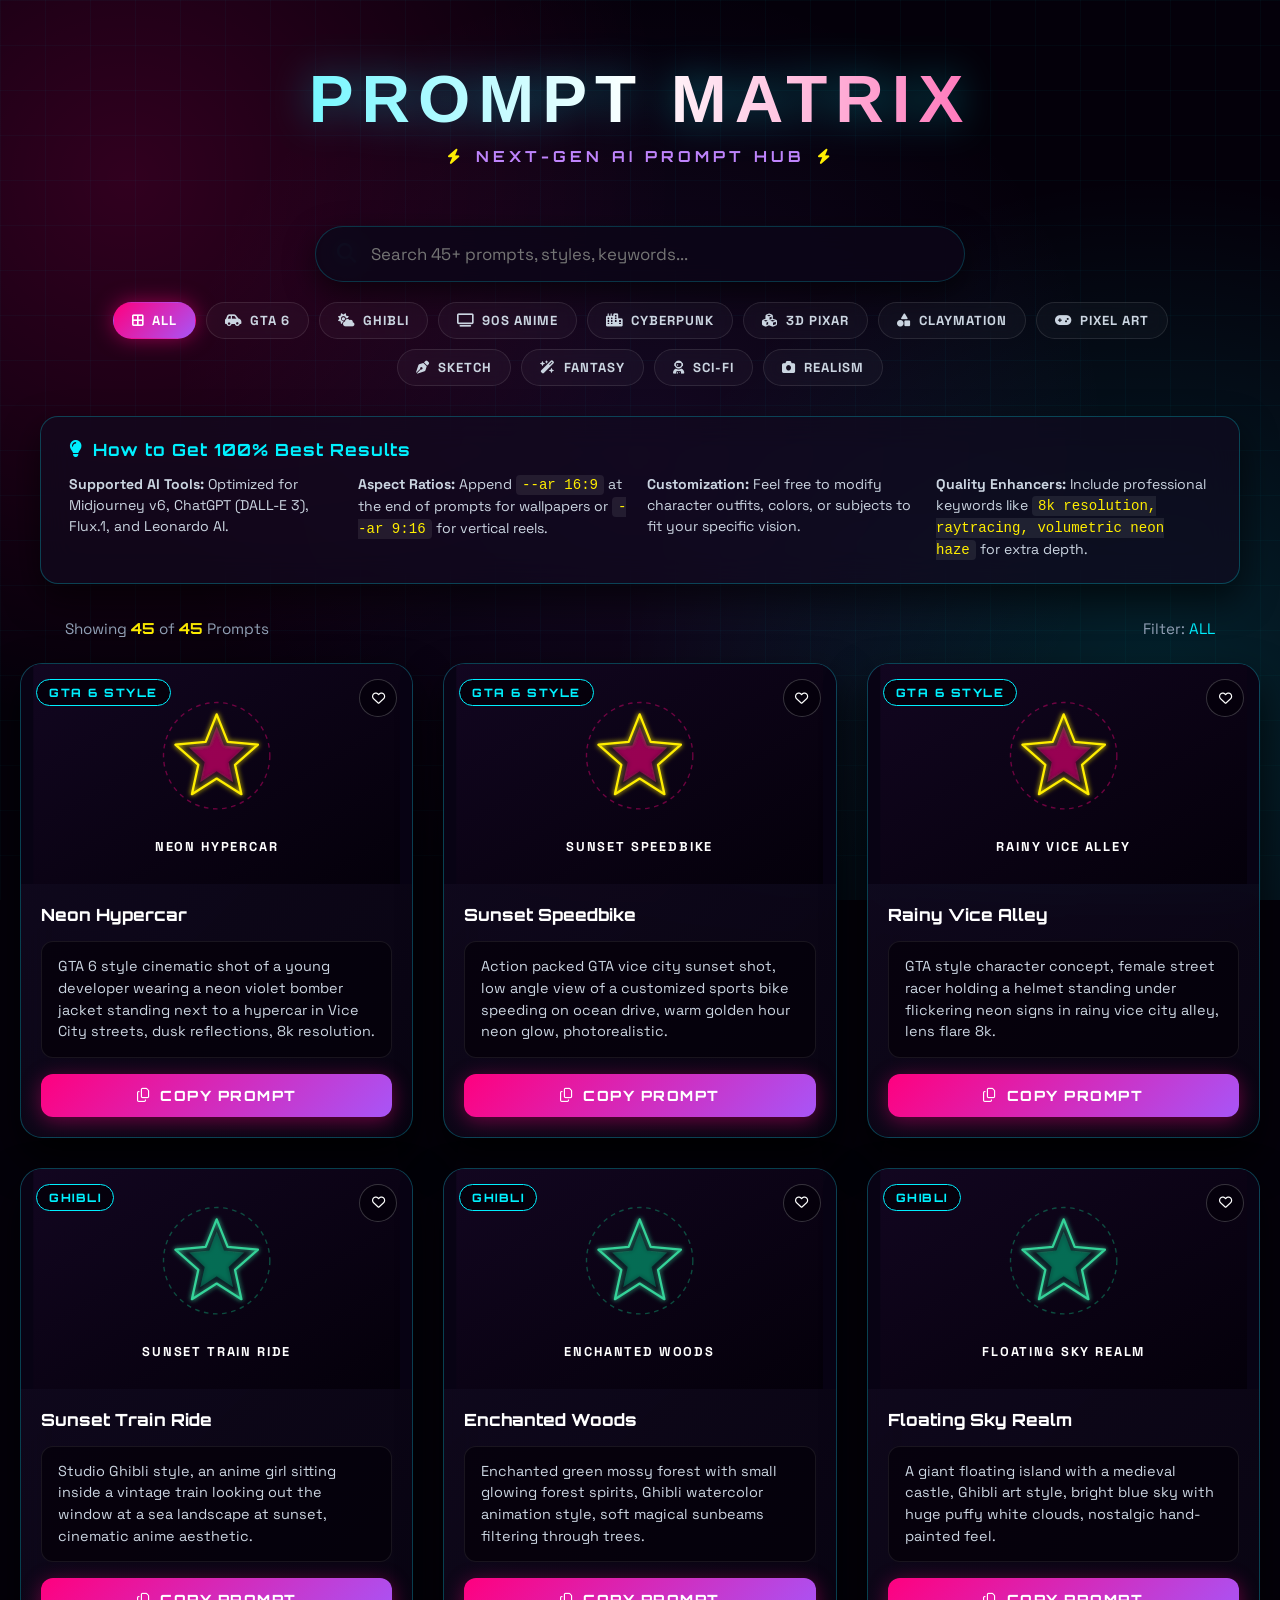
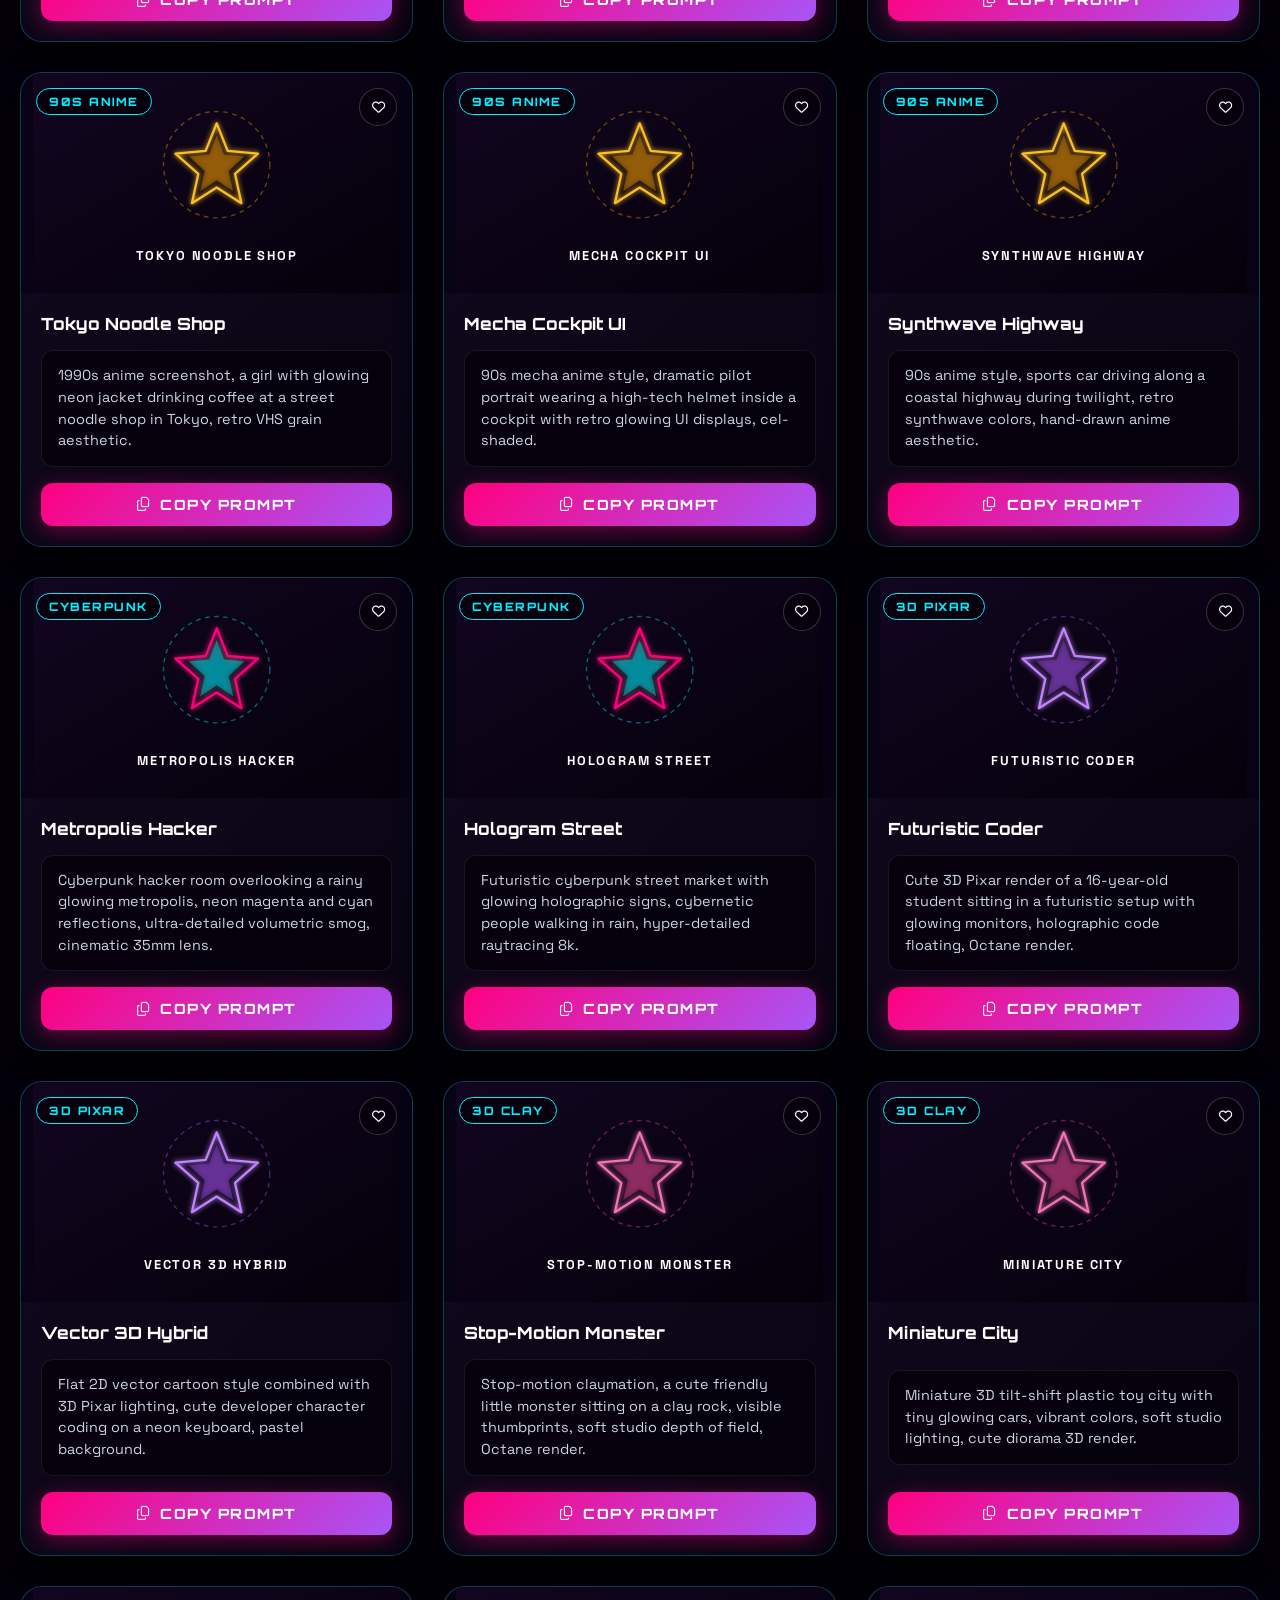
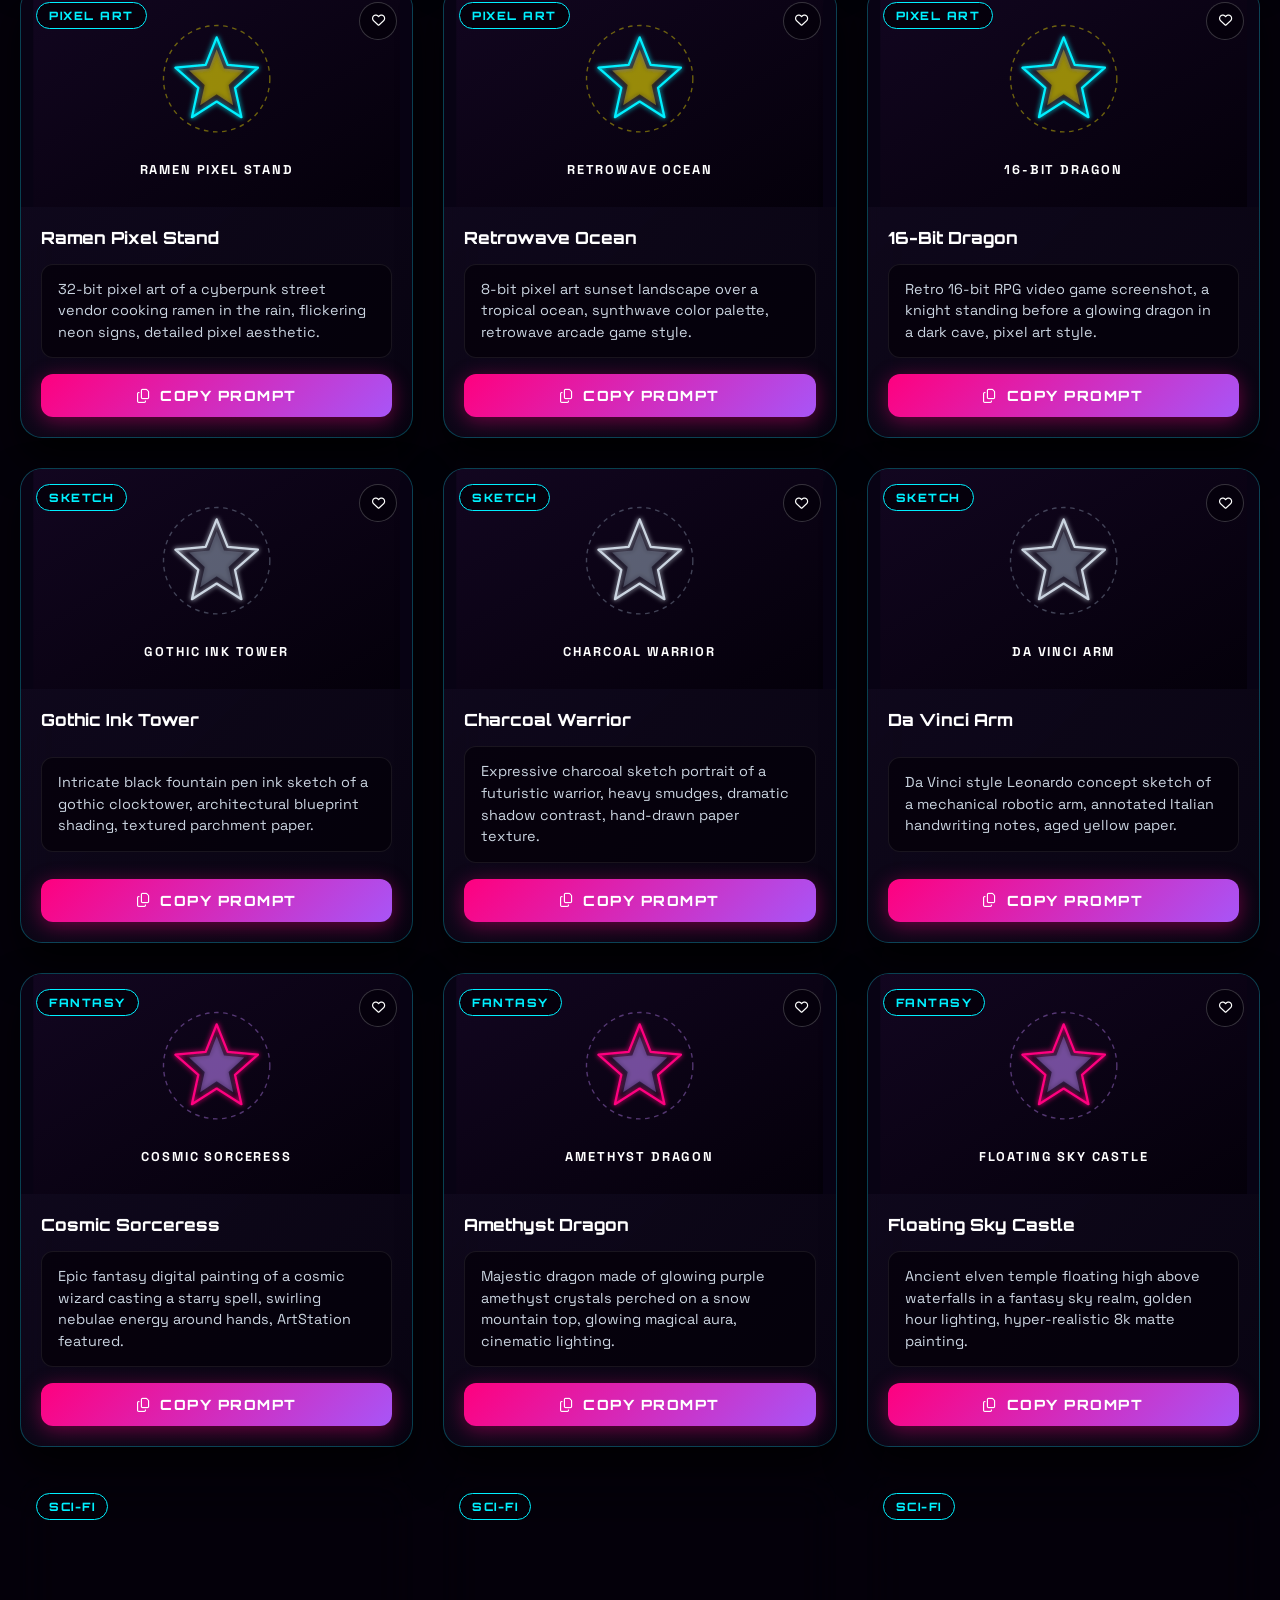
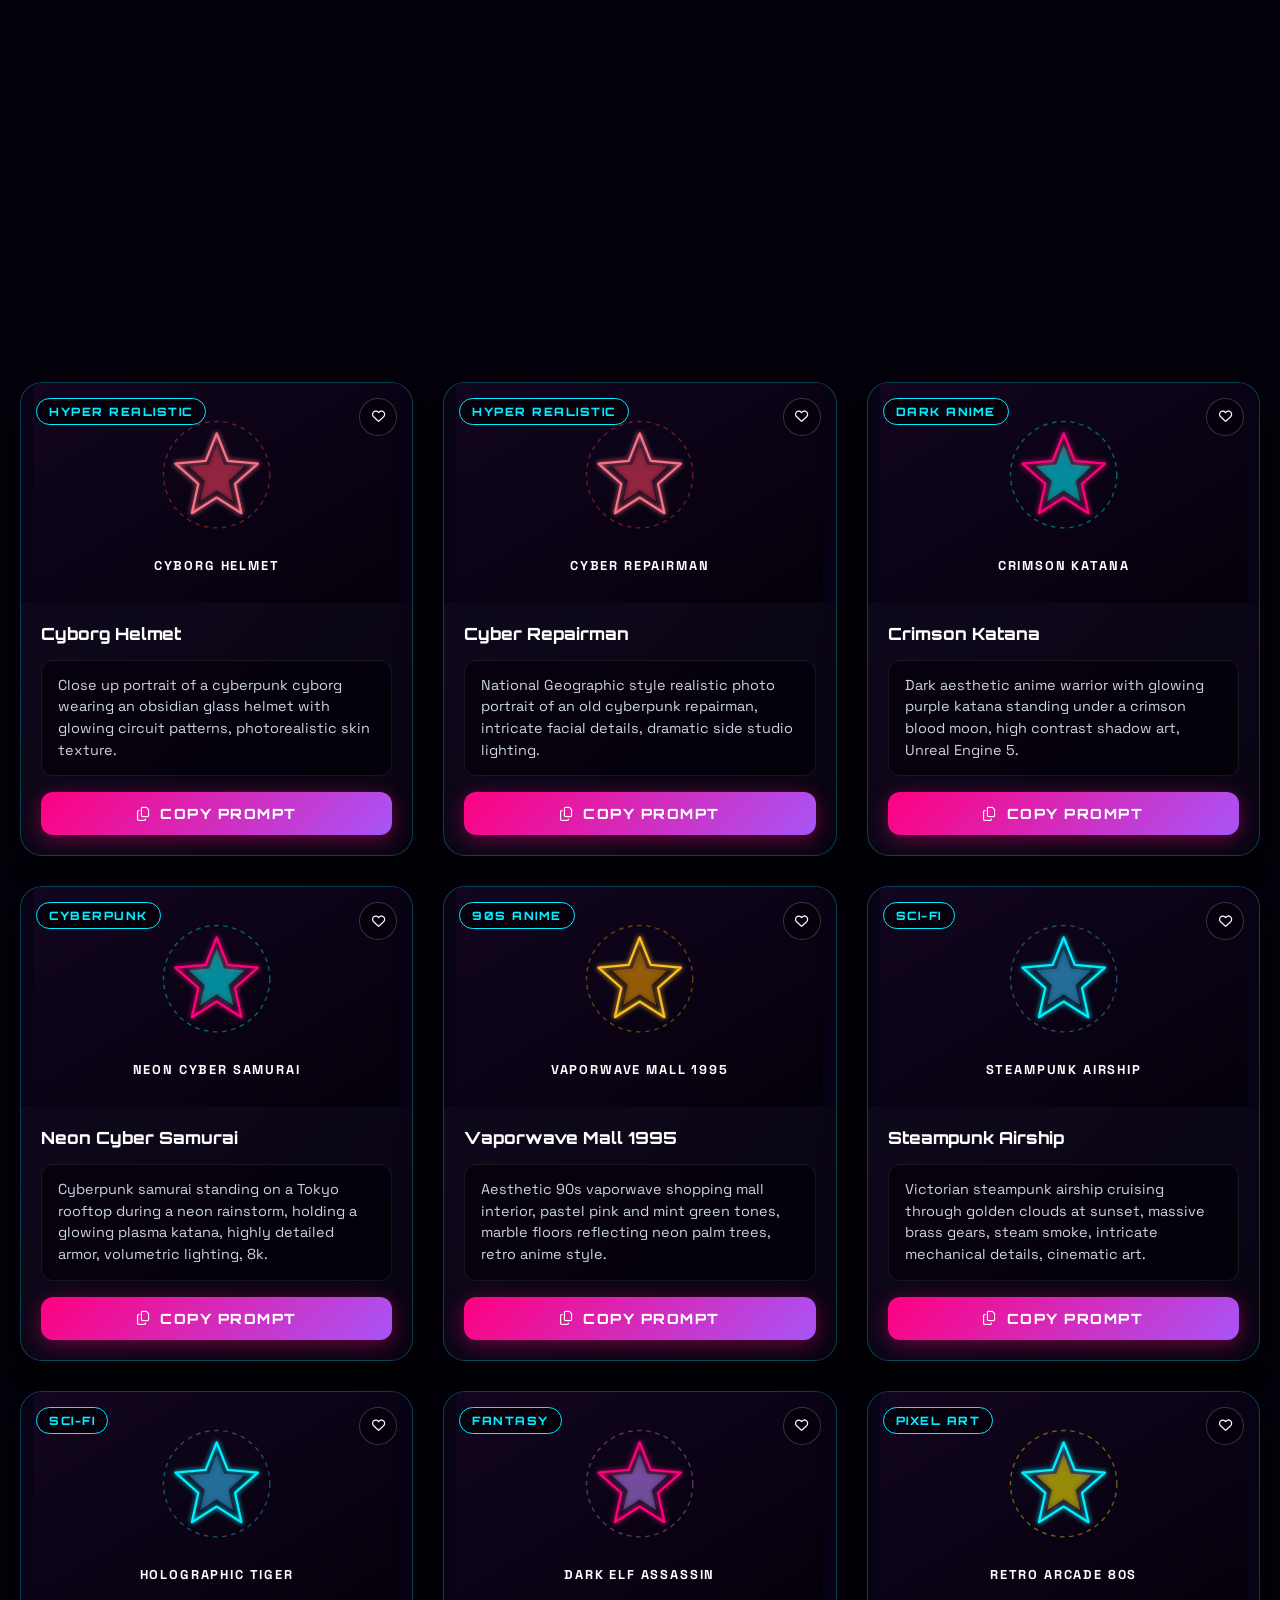
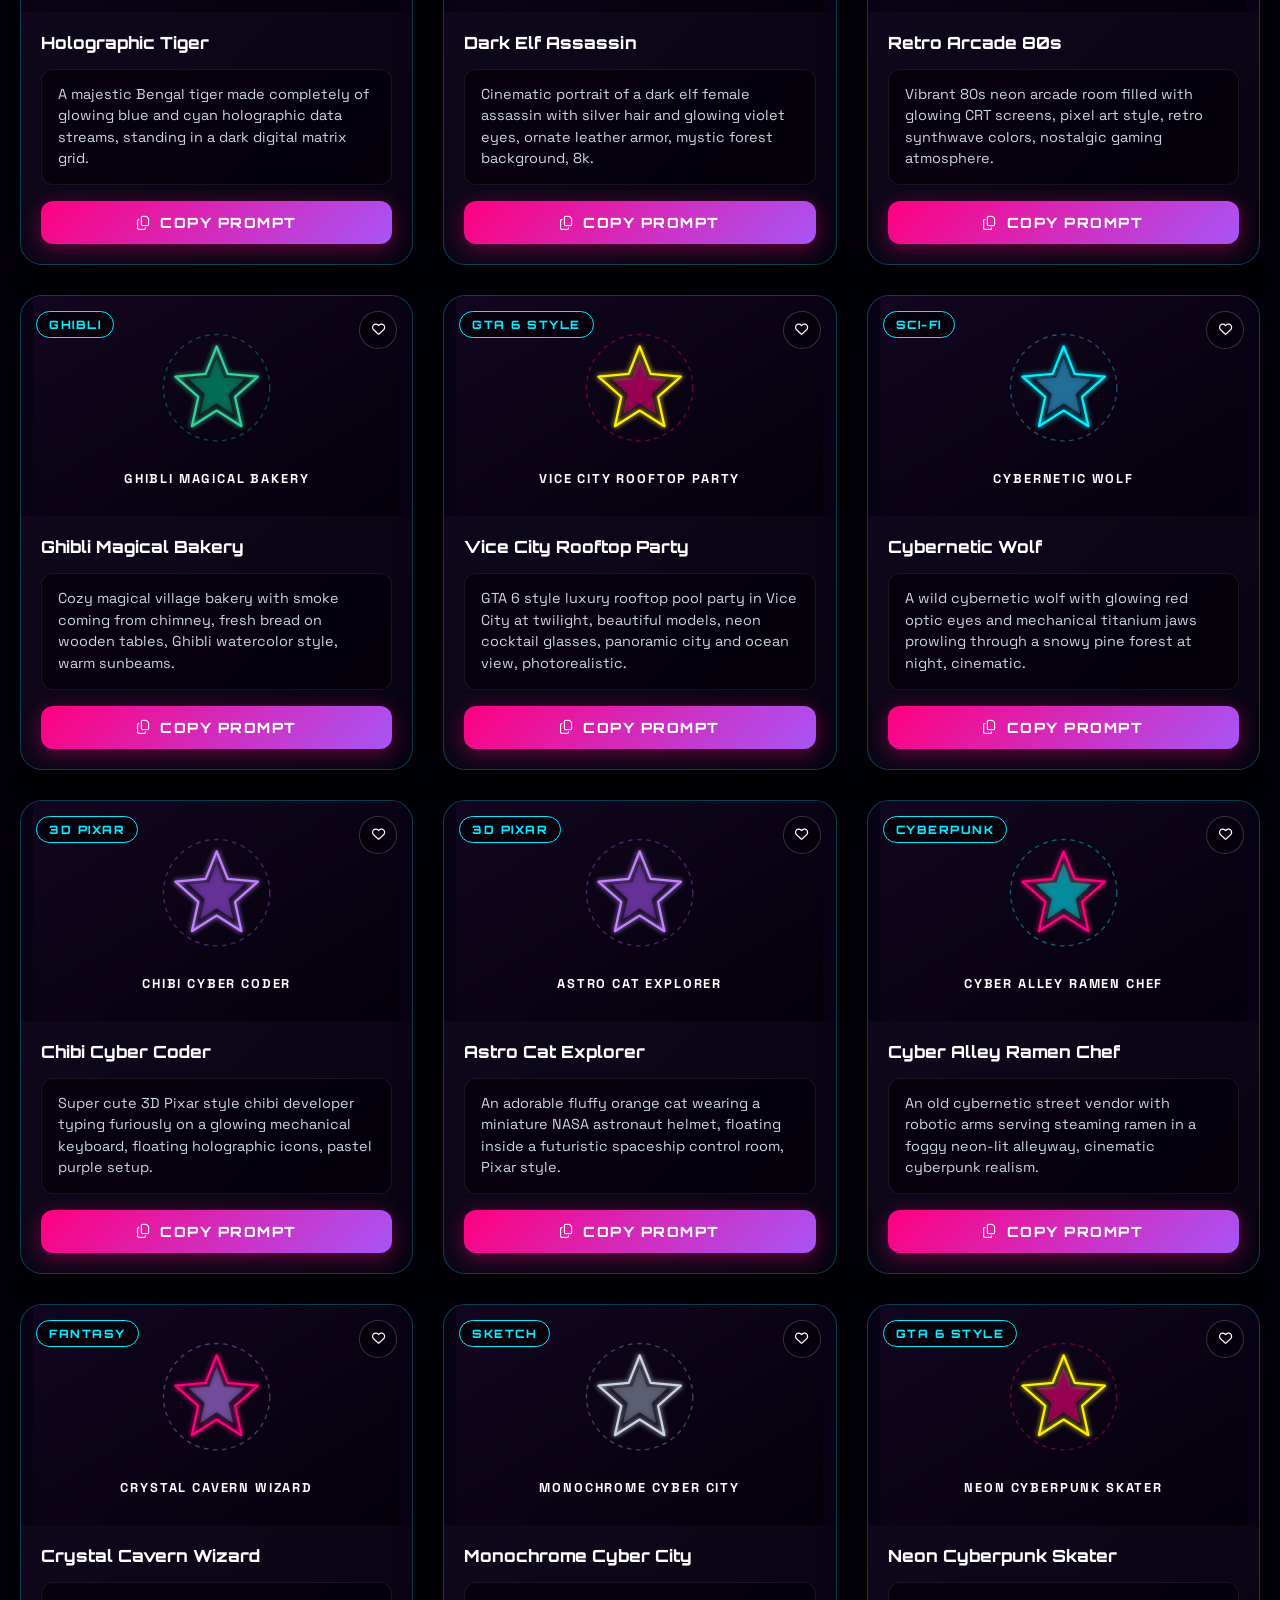
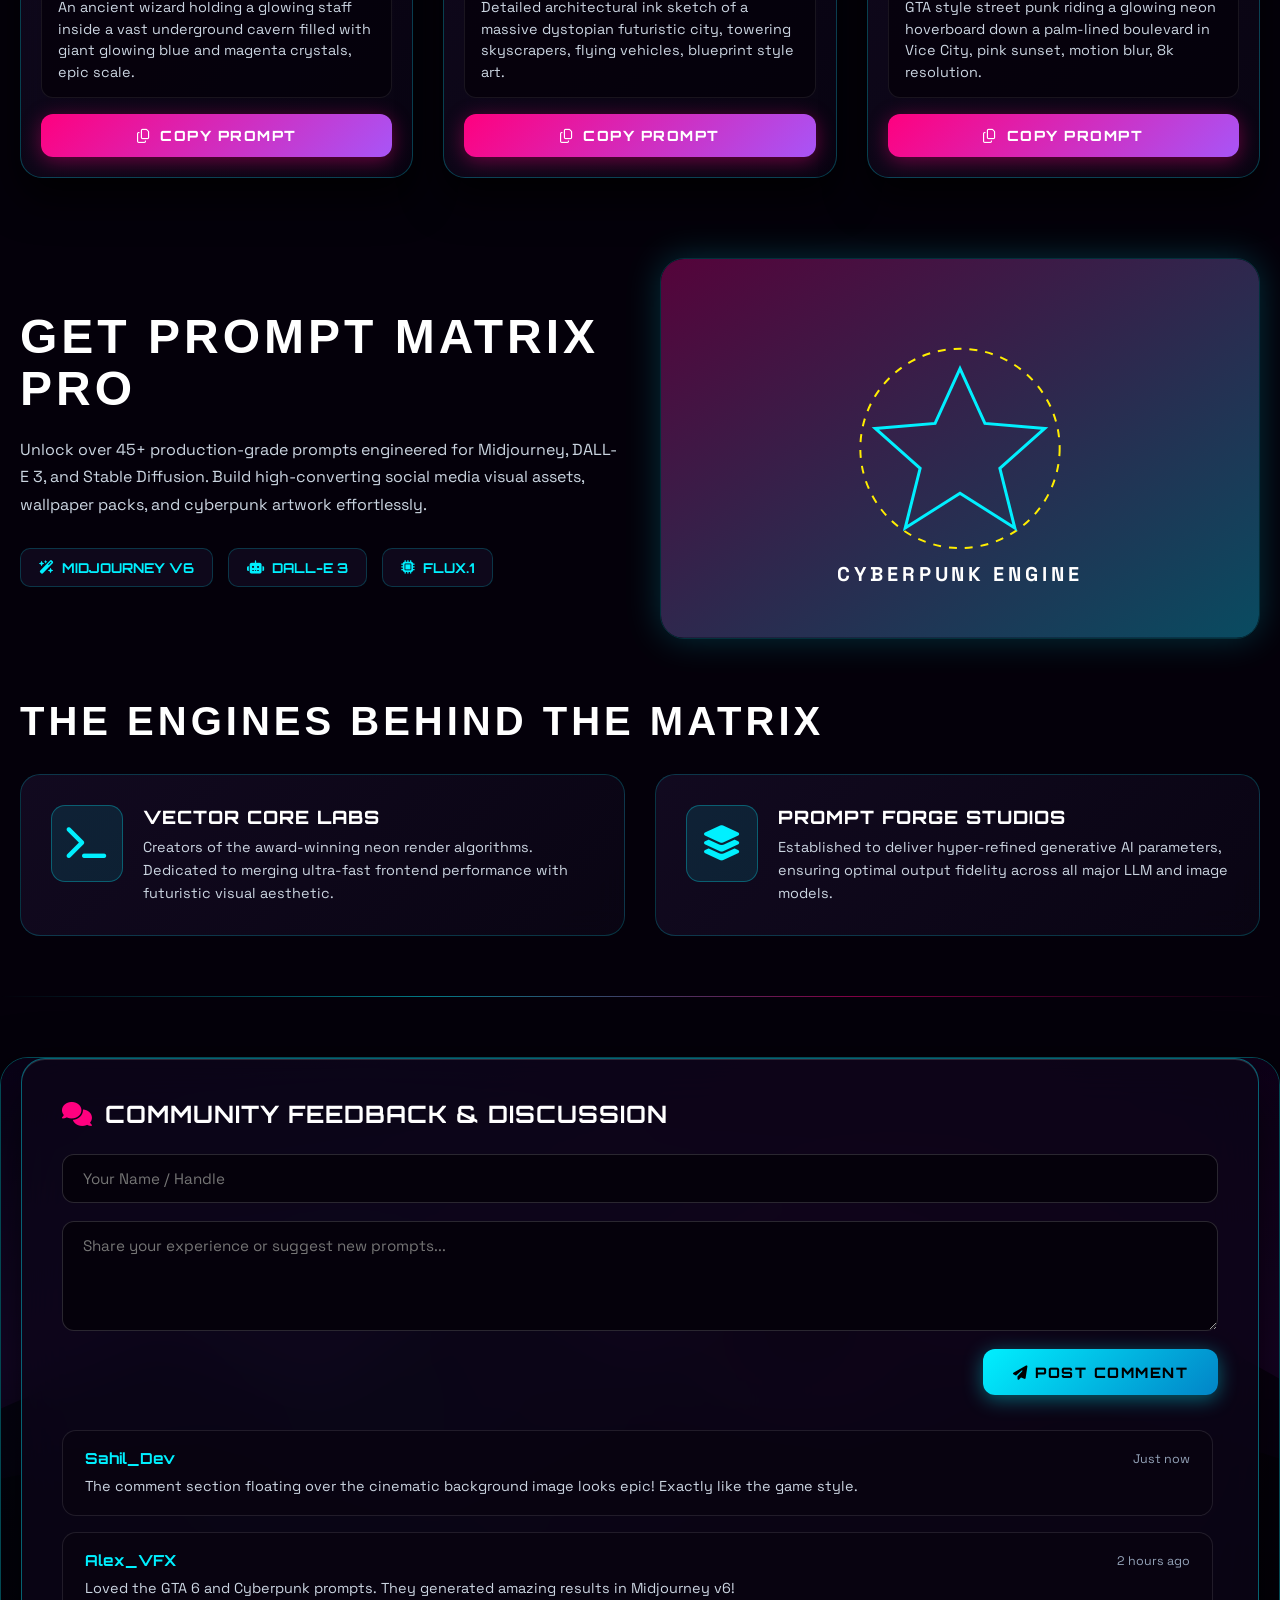
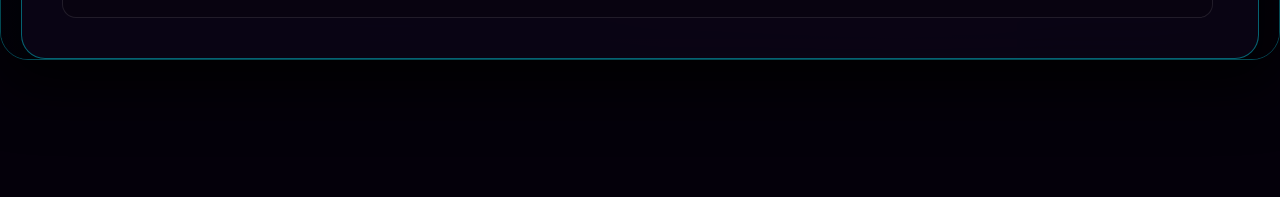
==== index.html @ 059d6367 "Add files via upload" ====
<!DOCTYPE html>
<html lang="en">
<head>
  <meta charset="UTF-8">
  <meta name="viewport" content="width=device-width, initial-scale=1.0">
  <title>PROMPT MATRIX | Cyberpunk AI Prompt Hub</title>
  <!-- Google Fonts & FontAwesome -->
  <link rel="preconnect" href="https://fonts.googleapis.com">
  <link rel="preconnect" href="https://fonts.gstatic.com" crossorigin>
  <link href="https://fonts.googleapis.com/css2?family=Orbitron:wght@600;800;900&family=Space+Grotesk:wght@400;600;700&family=Syncopate:wght@700;800&display=swap" rel="stylesheet">
  <link rel="stylesheet" href="https://cdnjs.cloudflare.com/ajax/libs/font-awesome/6.4.0/css/all.min.css">
  
  <style>
    :root {
      --bg-dark: #04000a;
      --neon-magenta: #ff007f;
      --neon-cyan: #00f0ff;
      --neon-yellow: #ffee00;
      --neon-purple: #a855f7;
      --glass-card: rgba(18, 10, 32, 0.75);
      --glass-border: rgba(0, 240, 255, 0.2);
      --glass-border-hover: rgba(255, 0, 127, 0.6);
      --text-main: #f8fafc;
      --text-muted: #94a3b8;
    }

    * {
      box-sizing: border-box;
      margin: 0;
      padding: 0;
      font-family: 'Space Grotesk', sans-serif;
    }

    body {
      background-color: var(--bg-dark);
      background-image: 
        radial-gradient(circle at 10% 20%, rgba(255, 0, 127, 0.18) 0%, transparent 40%),
        radial-gradient(circle at 90% 80%, rgba(0, 240, 255, 0.15) 0%, transparent 40%),
        radial-gradient(circle at 50% 50%, rgba(168, 85, 247, 0.1) 0%, transparent 60%);
      background-attachment: fixed;
      color: var(--text-main);
      min-height: 100vh;
      padding-bottom: 80px;
      overflow-x: hidden;
    }

    /* Animated Cyber Grid background */
    body::before {
      content: '';
      position: fixed;
      top: 0; left: 0; width: 100%; height: 100%;
      background: linear-gradient(rgba(0, 240, 255, 0.03) 1px, transparent 1px),
                  linear-gradient(90deg, rgba(0, 240, 255, 0.03) 1px, transparent 1px);
      background-size: 45px 45px;
      z-index: -1;
      pointer-events: none;
    }

    /* Header Section */
    header {
      text-align: center;
      padding: 60px 20px 30px;
    }

    .brand-title {
      font-family: 'Syncopate', sans-serif;
      font-size: clamp(2.3rem, 6vw, 4.2rem);
      font-weight: 800;
      letter-spacing: 8px;
      text-transform: uppercase;
      background: linear-gradient(90deg, var(--neon-cyan), #ffffff, var(--neon-magenta));
      -webkit-background-clip: text;
      -webkit-text-fill-color: transparent;
      margin-bottom: 10px;
      filter: drop-shadow(0 0 20px rgba(0, 240, 255, 0.4));
    }

    .brand-subtitle {
      font-family: 'Orbitron', sans-serif;
      font-size: 0.95rem;
      color: #c084fc;
      letter-spacing: 4px;
      text-transform: uppercase;
      font-weight: 700;
      display: flex;
      align-items: center;
      justify-content: center;
      gap: 12px;
    }

    .brand-subtitle i {
      color: var(--neon-yellow);
    }

    /* Controls Container */
    .controls-container {
      max-width: 1200px;
      margin: 30px auto 30px;
      padding: 0 20px;
      display: flex;
      flex-direction: column;
      gap: 20px;
      align-items: center;
    }

    .search-wrapper {
      position: relative;
      width: 100%;
      max-width: 650px;
    }

    .search-input {
      width: 100%;
      padding: 16px 24px 16px 55px;
      background: rgba(12, 6, 24, 0.85);
      backdrop-filter: blur(16px);
      border: 1px solid var(--glass-border);
      border-radius: 40px;
      color: #fff;
      font-size: 1.05rem;
      outline: none;
      transition: all 0.3s ease;
      box-shadow: 0 10px 30px rgba(0, 0, 0, 0.6);
    }

    .search-input:focus {
      border-color: var(--neon-cyan);
      box-shadow: 0 0 25px rgba(0, 240, 255, 0.4);
    }

    .search-icon {
      position: absolute;
      left: 22px;
      top: 50%;
      transform: translateY(-50%);
      color: var(--neon-cyan);
      font-size: 1.2rem;
    }

    .categories-wrapper {
      display: flex;
      flex-wrap: wrap;
      justify-content: center;
      gap: 10px;
      max-width: 1100px;
    }

    .category-btn {
      background: rgba(255, 255, 255, 0.03);
      border: 1px solid rgba(255, 255, 255, 0.1);
      color: #cbd5e1;
      padding: 9px 18px;
      border-radius: 30px;
      font-size: 0.82rem;
      font-weight: 700;
      letter-spacing: 1px;
      cursor: pointer;
      transition: all 0.3s ease;
      text-transform: uppercase;
      display: flex;
      align-items: center;
      gap: 8px;
      backdrop-filter: blur(8px);
    }

    .category-btn:hover {
      background: rgba(255, 0, 127, 0.2);
      border-color: var(--neon-magenta);
      color: #fff;
      transform: translateY(-2px);
    }

    .category-btn.active {
      background: linear-gradient(135deg, var(--neon-magenta), var(--neon-purple));
      border-color: transparent;
      color: #fff;
      box-shadow: 0 0 20px rgba(255, 0, 127, 0.5);
    }

    /* Instructions Guide Box */
    .instructions-card {
      max-width: 1200px;
      margin: 0 auto 35px;
      padding: 22px 28px;
      background: rgba(18, 10, 32, 0.65);
      backdrop-filter: blur(16px);
      border: 1px solid rgba(0, 240, 255, 0.25);
      border-radius: 18px;
      box-shadow: 0 15px 35px rgba(0, 0, 0, 0.6);
    }

    .instructions-card h3 {
      color: var(--neon-cyan);
      font-family: 'Orbitron', sans-serif;
      font-size: 1.05rem;
      margin-bottom: 14px;
      display: flex;
      align-items: center;
      gap: 10px;
      letter-spacing: 1px;
    }

    .instructions-card ul {
      list-style: none;
      display: grid;
      grid-template-columns: repeat(auto-fit, minmax(260px, 1fr));
      gap: 14px;
    }

    .instructions-card li {
      font-size: 0.88rem;
      color: #cbd5e1;
      line-height: 1.5;
    }

    .instructions-card code {
      color: var(--neon-yellow);
      background: rgba(255, 255, 255, 0.08);
      padding: 2px 6px;
      border-radius: 4px;
      font-family: monospace;
    }

    /* Status Bar */
    .status-bar {
      max-width: 1200px;
      margin: 0 auto 25px;
      padding: 0 25px;
      display: flex;
      justify-content: space-between;
      align-items: center;
      color: var(--text-muted);
      font-size: 0.95rem;
    }

    .count-badge {
      color: var(--neon-yellow);
      font-weight: 700;
      font-family: 'Orbitron', sans-serif;
    }

    /* Cards Grid */
    .container {
      max-width: 1300px;
      margin: 0 auto;
      padding: 0 20px;
    }

    .gallery-grid {
      display: grid;
      grid-template-columns: repeat(auto-fill, minmax(320px, 1fr));
      gap: 30px;
    }

    /* Cyberpunk Aesthetic Glassmorphism Card */
    .card {
      background: linear-gradient(135deg, rgba(22, 12, 38, 0.75), rgba(10, 5, 20, 0.85));
      backdrop-filter: blur(20px);
      -webkit-backdrop-filter: blur(20px);
      border: 1px solid rgba(0, 240, 255, 0.25);
      border-radius: 22px;
      overflow: hidden;
      transition: all 0.4s cubic-bezier(0.175, 0.885, 0.32, 1.275);
      display: flex;
      flex-direction: column;
      position: relative;
      box-shadow: 0 20px 40px rgba(0, 0, 0, 0.8), inset 0 1px 0 rgba(255, 255, 255, 0.1);
    }

    .card::before {
      content: '';
      position: absolute;
      top: 0; left: 0; width: 100%; height: 2px;
      background: linear-gradient(90deg, transparent, var(--neon-cyan), var(--neon-magenta), transparent);
      opacity: 0.8;
    }

    .card:hover {
      transform: translateY(-10px) scale(1.02);
      border-color: rgba(255, 0, 127, 0.6);
      box-shadow: 0 0 35px rgba(255, 0, 127, 0.35), 0 25px 50px rgba(0, 0, 0, 0.9), inset 0 1px 0 rgba(255, 255, 255, 0.25);
    }

    .media-box {
      position: relative;
      height: 220px;
      overflow: hidden;
      background: #080314;
      display: flex;
      align-items: center;
      justify-content: center;
    }

    .media-box svg {
      width: 100%;
      height: 100%;
    }

    .card-tag {
      position: absolute;
      top: 15px;
      left: 15px;
      background: rgba(4, 0, 10, 0.85);
      backdrop-filter: blur(8px);
      border: 1px solid var(--neon-cyan);
      color: var(--neon-cyan);
      padding: 5px 12px;
      border-radius: 20px;
      font-size: 0.72rem;
      font-family: 'Orbitron', sans-serif;
      font-weight: 800;
      letter-spacing: 1.5px;
      text-transform: uppercase;
      z-index: 2;
    }

    .fav-btn {
      position: absolute;
      top: 15px;
      right: 15px;
      background: rgba(4, 0, 10, 0.8);
      border: 1px solid rgba(255, 255, 255, 0.2);
      color: #ffffff;
      width: 38px;
      height: 38px;
      border-radius: 50%;
      display: flex;
      align-items: center;
      justify-content: center;
      cursor: pointer;
      transition: all 0.3s ease;
      z-index: 2;
    }

    .fav-btn:hover {
      transform: scale(1.15);
      color: var(--neon-magenta);
      border-color: var(--neon-magenta);
    }

    .fav-btn.active {
      color: var(--neon-magenta);
      border-color: var(--neon-magenta);
      background: rgba(255, 0, 127, 0.25);
    }

    .card-body {
      padding: 20px;
      display: flex;
      flex-direction: column;
      justify-content: space-between;
      flex-grow: 1;
      gap: 16px;
    }

    .card-title {
      font-family: 'Orbitron', sans-serif;
      font-size: 1.05rem;
      font-weight: 800;
      color: #fff;
    }

    .prompt-box {
      background: rgba(4, 0, 10, 0.75);
      border: 1px solid rgba(255, 255, 255, 0.08);
      padding: 14px 16px;
      border-radius: 12px;
      font-size: 0.9rem;
      color: #cbd5e1;
      line-height: 1.5;
    }

    .copy-btn {
      width: 100%;
      background: linear-gradient(135deg, var(--neon-magenta), var(--neon-purple));
      color: #fff;
      font-family: 'Orbitron', sans-serif;
      font-size: 0.88rem;
      font-weight: 800;
      padding: 13px;
      border: none;
      border-radius: 12px;
      cursor: pointer;
      letter-spacing: 1.5px;
      text-transform: uppercase;
      box-shadow: 0 4px 20px rgba(255, 0, 127, 0.4);
      transition: all 0.3s ease;
      display: flex;
      align-items: center;
      justify-content: center;
      gap: 10px;
    }

    .copy-btn:hover {
      background: linear-gradient(135deg, var(--neon-cyan), #0284c7);
      color: #000;
      box-shadow: 0 0 25px var(--neon-cyan);
    }

    /* PROMO EXTRA SECTION */
    .promo-section {
      max-width: 1300px;
      margin: 80px auto 60px;
      padding: 0 20px;
      display: grid;
      grid-template-columns: 1fr 1fr;
      gap: 40px;
      align-items: center;
    }

    @media (max-width: 900px) {
      .promo-section {
        grid-template-columns: 1fr;
      }
    }

    .promo-content {
      display: flex;
      flex-direction: column;
      gap: 20px;
    }

    .promo-title {
      font-family: 'Syncopate', sans-serif;
      font-size: clamp(2rem, 4vw, 3rem);
      font-weight: 800;
      letter-spacing: 4px;
      text-transform: uppercase;
      color: #fff;
      line-height: 1.1;
    }

    .promo-desc {
      font-size: 1rem;
      color: #cbd5e1;
      line-height: 1.7;
    }

    .promo-badges {
      display: flex;
      flex-wrap: wrap;
      gap: 15px;
      margin-top: 10px;
    }

    .platform-badge {
      background: rgba(18, 10, 32, 0.8);
      border: 1px solid var(--glass-border);
      padding: 10px 18px;
      border-radius: 10px;
      font-family: 'Orbitron', sans-serif;
      font-size: 0.85rem;
      font-weight: 700;
      color: var(--neon-cyan);
      display: flex;
      align-items: center;
      gap: 8px;
    }

    .promo-media {
      position: relative;
      border-radius: 24px;
      overflow: hidden;
      border: 1px solid var(--glass-border);
      box-shadow: 0 0 35px rgba(0, 240, 255, 0.2);
    }

    .promo-media svg {
      width: 100%;
      height: 100%;
      display: block;
    }

    /* TEAM CARDS SECTION */
    .teams-section {
      max-width: 1300px;
      margin: 60px auto 40px;
      padding: 0 20px;
    }

    .teams-header-title {
      font-family: 'Syncopate', sans-serif;
      font-size: clamp(1.8rem, 3.5vw, 2.5rem);
      font-weight: 800;
      letter-spacing: 4px;
      text-transform: uppercase;
      color: #fff;
      margin-bottom: 30px;
    }

    .teams-grid {
      display: grid;
      grid-template-columns: repeat(auto-fit, minmax(300px, 1fr));
      gap: 30px;
    }

    .team-card {
      background: linear-gradient(135deg, rgba(22, 12, 38, 0.8), rgba(10, 5, 20, 0.9));
      backdrop-filter: blur(16px);
      border: 1px solid var(--glass-border);
      border-radius: 20px;
      padding: 30px;
      display: flex;
      gap: 20px;
      align-items: flex-start;
      transition: all 0.3s ease;
    }

    .team-card:hover {
      border-color: var(--neon-magenta);
      box-shadow: 0 0 25px rgba(255, 0, 127, 0.3);
      transform: translateY(-5px);
    }

    .team-icon {
      font-size: 2.2rem;
      color: var(--neon-cyan);
      background: rgba(0, 240, 255, 0.1);
      padding: 15px;
      border-radius: 14px;
      border: 1px solid rgba(0, 240, 255, 0.3);
    }

    .team-info h4 {
      font-family: 'Orbitron', sans-serif;
      font-size: 1.15rem;
      font-weight: 800;
      color: #fff;
      margin-bottom: 8px;
      letter-spacing: 1px;
    }

    .team-info p {
      font-size: 0.9rem;
      color: #cbd5e1;
      line-height: 1.6;
    }

    /* NEON DIVIDER */
    .neon-divider {
      max-width: 1300px;
      margin: 60px auto;
      height: 1px;
      background: linear-gradient(90deg, transparent, var(--neon-cyan), var(--neon-magenta), transparent);
      opacity: 0.5;
    }

    /* COMMENT SECTION OVER IMAGE BACKGROUND (FORZA / ROCKSTAR STYLE) */
    .comment-hero-section {
      position: relative;
      max-width: 1300px;
      margin: 40px auto 60px;
      padding: 0 20px;
      border-radius: 28px;
      overflow: hidden;
      min-height: 500px;
      display: flex;
      align-items: center;
      justify-content: center;
      border: 1px solid rgba(0, 240, 255, 0.3);
      box-shadow: 0 25px 60px rgba(0, 0, 0, 0.9);
    }

    /* Background SVG Wallpaper simulating cinematic game art */
    .comment-bg-image {
      position: absolute;
      top: 0; left: 0; width: 100%; height: 100%;
      z-index: 1;
      background: linear-gradient(rgba(4, 0, 10, 0.65), rgba(4, 0, 10, 0.85)), 
                  radial-gradient(circle at 70% 30%, rgba(255, 0, 127, 0.3) 0%, transparent 60%),
                  radial-gradient(circle at 30% 70%, rgba(0, 240, 255, 0.3) 0%, transparent 60%);
    }

    .comment-bg-image svg {
      width: 100%;
      height: 100%;
      object-fit: cover;
      opacity: 0.45;
    }

    .comment-container {
      position: relative;
      z-index: 2;
      width: 100%;
      background: rgba(12, 6, 24, 0.78);
      backdrop-filter: blur(24px);
      -webkit-backdrop-filter: blur(24px);
      border: 1px solid rgba(0, 240, 255, 0.4);
      border-radius: 24px;
      padding: 40px;
      box-shadow: 0 30px 60px rgba(0, 0, 0, 0.8), inset 0 1px 0 rgba(255, 255, 255, 0.15);
    }

    .comment-header {
      font-family: 'Orbitron', sans-serif;
      font-size: 1.5rem;
      color: #fff;
      margin-bottom: 25px;
      display: flex;
      align-items: center;
      gap: 12px;
      letter-spacing: 1px;
    }

    .comment-header i {
      color: var(--neon-magenta);
    }

    .comment-form {
      display: flex;
      flex-direction: column;
      gap: 18px;
      margin-bottom: 35px;
    }

    .form-row {
      display: grid;
      grid-template-columns: 1fr;
      gap: 20px;
    }

    .comment-input, .comment-textarea {
      width: 100%;
      padding: 14px 20px;
      background: rgba(6, 2, 12, 0.9);
      border: 1px solid rgba(255, 255, 255, 0.15);
      border-radius: 12px;
      color: #fff;
      font-size: 0.95rem;
      outline: none;
      transition: all 0.3s ease;
    }

    .comment-input:focus, .comment-textarea:focus {
      border-color: var(--neon-cyan);
      box-shadow: 0 0 15px rgba(0, 240, 255, 0.4);
    }

    .comment-textarea {
      resize: vertical;
      min-height: 110px;
    }

    .submit-comment-btn {
      align-self: flex-end;
      background: linear-gradient(135deg, var(--neon-cyan), #0284c7);
      color: #000;
      font-family: 'Orbitron', sans-serif;
      font-size: 0.9rem;
      font-weight: 800;
      padding: 14px 30px;
      border: none;
      border-radius: 12px;
      cursor: pointer;
      letter-spacing: 1.5px;
      text-transform: uppercase;
      box-shadow: 0 4px 20px rgba(0, 240, 255, 0.4);
      transition: all 0.3s ease;
    }

    .submit-comment-btn:hover {
      background: linear-gradient(135deg, var(--neon-magenta), var(--neon-purple));
      color: #fff;
      box-shadow: 0 0 25px rgba(255, 0, 127, 0.6);
    }

    .comments-list {
      display: flex;
      flex-direction: column;
      gap: 16px;
      max-height: 350px;
      overflow-y: auto;
      padding-right: 5px;
    }

    .comments-list::-webkit-scrollbar {
      width: 6px;
    }
    .comments-list::-webkit-scrollbar-thumb {
      background: var(--neon-cyan);
      border-radius: 10px;
    }

    .comment-item {
      background: rgba(8, 3, 16, 0.75);
      border: 1px solid rgba(255, 255, 255, 0.1);
      border-radius: 14px;
      padding: 18px 22px;
      display: flex;
      flex-direction: column;
      gap: 8px;
      animation: fadeIn 0.4s ease-in-out;
    }

    @keyframes fadeIn {
      from { opacity: 0; transform: translateY(10px); }
      to { opacity: 1; transform: translateY(0); }
    }

    .comment-author-row {
      display: flex;
      justify-content: space-between;
      align-items: center;
    }

    .comment-author {
      font-family: 'Orbitron', sans-serif;
      font-size: 0.95rem;
      color: var(--neon-cyan);
      font-weight: 700;
    }

    .comment-time {
      font-size: 0.78rem;
      color: var(--text-muted);
    }

    .comment-text {
      font-size: 0.9rem;
      color: #cbd5e1;
      line-height: 1.45;
    }

    /* Toast Notification */
    .toast {
      position: fixed;
      bottom: 30px;
      right: 30px;
      background: linear-gradient(135deg, var(--neon-cyan), #0284c7);
      color: #000;
      font-weight: 800;
      padding: 16px 26px;
      border-radius: 12px;
      box-shadow: 0 10px 30px rgba(0, 240, 255, 0.4);
      display: flex;
      align-items: center;
      gap: 12px;
      transform: translateY(100px);
      opacity: 0;
      transition: all 0.4s cubic-bezier(0.175, 0.885, 0.32, 1.275);
      z-index: 999;
    }

    .toast.show {
      transform: translateY(0);
      opacity: 1;
    }

    .no-results {
      grid-column: 1 / -1;
      text-align: center;
      padding: 60px 20px;
      color: var(--text-muted);
    }

    .no-results i {
      font-size: 3rem;
      color: var(--neon-magenta);
      margin-bottom: 15px;
    }
  </style>
</head>
<body>

  <header>
    <h1 class="brand-title">PROMPT MATRIX</h1>
    <p class="brand-subtitle"><i class="fa-solid fa-bolt"></i> NEXT-GEN AI PROMPT HUB <i class="fa-solid fa-bolt"></i></p>
  </header>

  <div class="controls-container">
    <div class="search-wrapper">
      <i class="fa-solid fa-magnifying-glass search-icon"></i>
      <input type="text" id="searchInput" class="search-input" placeholder="Search 45+ prompts, styles, keywords...">
    </div>

    <div class="categories-wrapper" id="categoryWrapper">
      <button class="category-btn active" data-category="ALL"><i class="fa-solid fa-border-all"></i> ALL</button>
      <button class="category-btn" data-category="GTA 6 STYLE"><i class="fa-solid fa-car-side"></i> GTA 6</button>
      <button class="category-btn" data-category="GHIBLI"><i class="fa-solid fa-cloud-sun"></i> GHIBLI</button>
      <button class="category-btn" data-category="90S ANIME"><i class="fa-solid fa-tv"></i> 90S ANIME</button>
      <button class="category-btn" data-category="CYBERPUNK"><i class="fa-solid fa-city"></i> CYBERPUNK</button>
      <button class="category-btn" data-category="3D PIXAR"><i class="fa-solid fa-cubes"></i> 3D PIXAR</button>
      <button class="category-btn" data-category="3D CLAY"><i class="fa-solid fa-shapes"></i> CLAYMATION</button>
      <button class="category-btn" data-category="PIXEL ART"><i class="fa-solid fa-gamepad"></i> PIXEL ART</button>
      <button class="category-btn" data-category="SKETCH"><i class="fa-solid fa-pen-nib"></i> SKETCH</button>
      <button class="category-btn" data-category="FANTASY"><i class="fa-solid fa-wand-magic-sparkles"></i> FANTASY</button>
      <button class="category-btn" data-category="SCI-FI"><i class="fa-solid fa-user-astronaut"></i> SCI-FI</button>
      <button class="category-btn" data-category="HYPER REALISTIC"><i class="fa-solid fa-camera"></i> REALISM</button>
    </div>
  </div>

  <!-- Instructions Guide Box -->
  <div class="instructions-card">
    <h3><i class="fa-solid fa-lightbulb"></i> How to Get 100% Best Results</h3>
    <ul>
      <li><b>Supported AI Tools:</b> Optimized for Midjourney v6, ChatGPT (DALL-E 3), Flux.1, and Leonardo AI.</li>
      <li><b>Aspect Ratios:</b> Append <code>--ar 16:9</code> at the end of prompts for wallpapers or <code>--ar 9:16</code> for vertical reels.</li>
      <li><b>Customization:</b> Feel free to modify character outfits, colors, or subjects to fit your specific vision.</li>
      <li><b>Quality Enhancers:</b> Include professional keywords like <code>8k resolution, raytracing, volumetric neon haze</code> for extra depth.</li>
    </ul>
  </div>

  <div class="status-bar">
    <div>Showing <span class="count-badge" id="visibleCount">45</span> of <span class="count-badge" id="totalCount">45</span> Prompts</div>
    <div id="filterLabel">Filter: <span style="color: var(--neon-cyan);">ALL</span></div>
  </div>

  <div class="container">
    <div class="gallery-grid" id="galleryGrid"></div>
  </div>

  <!-- PROMO EXTRA SECTION -->
  <section class="promo-section">
    <div class="promo-content">
      <h2 class="promo-title">GET PROMPT MATRIX PRO</h2>
      <p class="promo-desc">
        Unlock over 45+ production-grade prompts engineered for Midjourney, DALL-E 3, and Stable Diffusion. Build high-converting social media visual assets, wallpaper packs, and cyberpunk artwork effortlessly.
      </p>
      <div class="promo-badges">
        <div class="platform-badge"><i class="fa-solid fa-wand-magic-sparkles"></i> MIDJOURNEY V6</div>
        <div class="platform-badge"><i class="fa-solid fa-robot"></i> DALL-E 3</div>
        <div class="platform-badge"><i class="fa-solid fa-microchip"></i> FLUX.1</div>
      </div>
    </div>
    <div class="promo-media">
      <svg xmlns="http://www.w3.org/2000/svg" viewBox="0 0 600 380">
        <defs>
          <linearGradient id="promoGrad" x1="0%" y1="0%" x2="100%" y2="100%">
            <stop offset="0%" stop-color="#ff007f" stop-opacity="0.3"/>
            <stop offset="100%" stop-color="#00f0ff" stop-opacity="0.3"/>
          </linearGradient>
        </defs>
        <rect width="600" height="380" fill="#0c051d"/>
        <rect width="600" height="380" fill="url(#promoGrad)"/>
        <circle cx="300" cy="190" r="100" fill="none" stroke="#ffee00" stroke-width="2" stroke-dasharray="8,8"/>
        <polygon points="300,110 325,165 385,170 340,210 355,270 300,235 245,270 260,210 215,170 275,165" fill="none" stroke="#00f0ff" stroke-width="3"/>
        <text x="50%" y="85%" text-anchor="middle" fill="#ffffff" font-size="20" font-family="'Syncopate', sans-serif" font-weight="800" letter-spacing="4">CYBERPUNK ENGINE</text>
      </svg>
    </div>
  </section>

  <!-- TEAM CARDS SECTION -->
  <section class="teams-section">
    <h2 class="teams-header-title">THE ENGINES BEHIND THE MATRIX</h2>
    <div class="teams-grid">
      <div class="team-card">
        <div class="team-icon"><i class="fa-solid fa-terminal"></i></div>
        <div class="team-info">
          <h4>VECTOR CORE LABS</h4>
          <p>Creators of the award-winning neon render algorithms. Dedicated to merging ultra-fast frontend performance with futuristic visual aesthetic.</p>
        </div>
      </div>
      <div class="team-card">
        <div class="team-icon"><i class="fa-solid fa-layer-group"></i></div>
        <div class="team-info">
          <h4>PROMPT FORGE STUDIOS</h4>
          <p>Established to deliver hyper-refined generative AI parameters, ensuring optimal output fidelity across all major LLM and image models.</p>
        </div>
      </div>
    </div>
  </section>

  <div class="neon-divider"></div>

  <!-- INTERACTIVE COMMENT SECTION OVER IMAGE BACKGROUND -->
  <section class="comment-hero-section">
    <div class="comment-bg-image">
      <!-- Embedded Cyberpunk/Game Landscape SVG Wallpaper -->
      <svg xmlns="http://www.w3.org/2000/svg" viewBox="0 0 1200 600" preserveAspectRatio="none">
        <defs>
          <linearGradient id="skyGrad" x1="0%" y1="0%" x2="0%" y2="100%">
            <stop offset="0%" stop-color="#120428"/>
            <stop offset="50%" stop-color="#2a0845"/>
            <stop offset="100%" stop-color="#04000a"/>
          </linearGradient>
        </defs>
        <rect width="1200" height="600" fill="url(#skyGrad)"/>
        <!-- Futuristic Mountains / City Silhouette -->
        <polygon points="0,600 0,350 150,280 300,340 450,220 600,300 750,180 900,290 1050,230 1200,320 1200,600" fill="#080314" opacity="0.9"/>
        <polygon points="0,600 0,420 200,380 400,450 600,350 800,410 1000,330 1200,400 1200,600" fill="#04000a"/>
        <!-- Glowing Sun / Horizon Neon Ring -->
        <circle cx="750" cy="250" r="90" fill="none" stroke="#ff007f" stroke-width="4" opacity="0.6"/>
        <circle cx="750" cy="250" r="110" fill="none" stroke="#00f0ff" stroke-width="2" stroke-dasharray="10,10" opacity="0.4"/>
      </svg>
    </div>

    <div class="comment-container">
      <h3 class="comment-header"><i class="fa-solid fa-comments"></i> COMMUNITY FEEDBACK & DISCUSSION</h3>
      
      <form class="comment-form" id="commentForm">
        <div class="form-row">
          <input type="text" id="commenterName" class="comment-input" placeholder="Your Name / Handle" required>
        </div>
        <textarea id="commentText" class="comment-textarea" placeholder="Share your experience or suggest new prompts..." required></textarea>
        <button type="submit" class="submit-comment-btn"><i class="fa-solid fa-paper-plane"></i> Post Comment</button>
      </form>

      <div class="comments-list" id="commentsList">
        <div class="comment-item">
          <div class="comment-author-row">
            <span class="comment-author">Sahil_Dev</span>
            <span class="comment-time">Just now</span>
          </div>
          <p class="comment-text">The comment section floating over the cinematic background image looks epic! Exactly like the game style.</p>
        </div>
        <div class="comment-item">
          <div class="comment-author-row">
            <span class="comment-author">Alex_VFX</span>
            <span class="comment-time">2 hours ago</span>
          </div>
          <p class="comment-text">Loved the GTA 6 and Cyberpunk prompts. They generated amazing results in Midjourney v6!</p>
        </div>
      </div>
    </div>
  </section>

  <div class="toast" id="toast">
    <i class="fa-solid fa-circle-check fa-lg"></i>
    <span>Prompt Copied to Clipboard!</span>
  </div>

  <script>
    const themeColors = {
      "GTA 6 STYLE": { main: "#ff007f", alt: "#ffee00" },
      "GHIBLI": { main: "#10b981", alt: "#34d399" },
      "90S ANIME": { main: "#f59e0b", alt: "#fbbf24" },
      "CYBERPUNK": { main: "#00f0ff", alt: "#ff007f" },
      "3D PIXAR": { main: "#a855f7", alt: "#c084fc" },
      "3D CLAY": { main: "#ec4899", alt: "#f472b6" },
      "PIXEL ART": { main: "#ffee00", alt: "#00f0ff" },
      "SKETCH": { main: "#94a3b8", alt: "#cbd5e1" },
      "FANTASY": { main: "#c084fc", alt: "#ff007f" },
      "SCI-FI": { main: "#38bdf8", alt: "#00f0ff" },
      "HYPER REALISTIC": { main: "#f43f5e", alt: "#fb7185" }
    };

    function renderNeonSVG(category, title) {
      const conf = themeColors[category] || { main: "#00f0ff", alt: "#ff007f" };
      return `
        <svg xmlns="http://www.w3.org/2000/svg" viewBox="0 0 400 240">
          <defs>
            <linearGradient id="bgGrad-${title.replace(/\s+/g,'')}" x1="0%" y1="0%" x2="100%" y2="100%">
              <stop offset="0%" stop-color="#120620"/>
              <stop offset="100%" stop-color="#04000a"/>
            </linearGradient>
            <filter id="glow-${title.replace(/\s+/g,'')}">
              <feGaussianBlur stdDeviation="3" result="coloredBlur"/>
              <feMerge>
                <feMergeNode in="coloredBlur"/>
                <feMergeNode in="SourceGraphic"/>
              </feMerge>
            </filter>
          </defs>
          <rect width="400" height="240" fill="url(#bgGrad-${title.replace(/\s+/g,'')})"/>
          
          <circle cx="200" cy="100" r="58" fill="none" stroke="${conf.main}" stroke-width="1.5" opacity="0.4" stroke-dasharray="5,5"/>
          
          <g filter="url(#glow-${title.replace(/\s+/g,'')})">
            <polygon points="200,55 212,85 245,88 220,110 227,142 200,125 173,142 180,110 155,88 188,85" 
                     fill="none" 
                     stroke="${conf.alt}" 
                     stroke-width="2.5" 
                     stroke-linejoin="round"/>
            <polygon points="200,68 208,89 230,91 213,107 218,129 200,117 182,129 187,107 170,91 192,89" 
                     fill="${conf.main}" 
                     opacity="0.35"/>
          </g>

          <text x="50%" y="85%" text-anchor="middle" fill="#ffffff" font-size="14" font-family="'Orbitron', sans-serif" font-weight="800" letter-spacing="2">${title.toUpperCase()}</text>
        </svg>
      `;
    }

    const promptData = [
      { id: 1, title: "Neon Hypercar", category: "GTA 6 STYLE", prompt: "GTA 6 style cinematic shot of a young developer wearing a neon violet bomber jacket standing next to a hypercar in Vice City streets, dusk reflections, 8k resolution." },
      { id: 2, title: "Sunset Speedbike", category: "GTA 6 STYLE", prompt: "Action packed GTA vice city sunset shot, low angle view of a customized sports bike speeding on ocean drive, warm golden hour neon glow, photorealistic." },
      { id: 3, title: "Rainy Vice Alley", category: "GTA 6 STYLE", prompt: "GTA style character concept, female street racer holding a helmet standing under flickering neon signs in rainy vice city alley, lens flare 8k." },

      { id: 4, title: "Sunset Train Ride", category: "GHIBLI", prompt: "Studio Ghibli style, an anime girl sitting inside a vintage train looking out the window at a sea landscape at sunset, cinematic anime aesthetic." },
      { id: 5, title: "Enchanted Woods", category: "GHIBLI", prompt: "Enchanted green mossy forest with small glowing forest spirits, Ghibli watercolor animation style, soft magical sunbeams filtering through trees." },
      { id: 6, title: "Floating Sky Realm", category: "GHIBLI", prompt: "A giant floating island with a medieval castle, Ghibli art style, bright blue sky with huge puffy white clouds, nostalgic hand-painted feel." },

      { id: 7, title: "Tokyo Noodle Shop", category: "90S ANIME", prompt: "1990s anime screenshot, a girl with glowing neon jacket drinking coffee at a street noodle shop in Tokyo, retro VHS grain aesthetic." },
      { id: 8, title: "Mecha Cockpit UI", category: "90S ANIME", prompt: "90s mecha anime style, dramatic pilot portrait wearing a high-tech helmet inside a cockpit with retro glowing UI displays, cel-shaded." },
      { id: 9, title: "Synthwave Highway", category: "90S ANIME", prompt: "90s anime style, sports car driving along a coastal highway during twilight, retro synthwave colors, hand-drawn anime aesthetic." },

      { id: 10, title: "Metropolis Hacker", category: "CYBERPUNK", prompt: "Cyberpunk hacker room overlooking a rainy glowing metropolis, neon magenta and cyan reflections, ultra-detailed volumetric smog, cinematic 35mm lens." },
      { id: 11, title: "Hologram Street", category: "CYBERPUNK", prompt: "Futuristic cyberpunk street market with glowing holographic signs, cybernetic people walking in rain, hyper-detailed raytracing 8k." },

      { id: 12, title: "Futuristic Coder", category: "3D PIXAR", prompt: "Cute 3D Pixar render of a 16-year-old student sitting in a futuristic setup with glowing monitors, holographic code floating, Octane render." },
      { id: 13, title: "Vector 3D Hybrid", category: "3D PIXAR", prompt: "Flat 2D vector cartoon style combined with 3D Pixar lighting, cute developer character coding on a neon keyboard, pastel background." },
      { id: 14, title: "Stop-Motion Monster", category: "3D CLAY", prompt: "Stop-motion claymation, a cute friendly little monster sitting on a clay rock, visible thumbprints, soft studio depth of field, Octane render." },
      { id: 15, title: "Miniature City", category: "3D CLAY", prompt: "Miniature 3D tilt-shift plastic toy city with tiny glowing cars, vibrant colors, soft studio lighting, cute diorama 3D render." },

      { id: 16, title: "Ramen Pixel Stand", category: "PIXEL ART", prompt: "32-bit pixel art of a cyberpunk street vendor cooking ramen in the rain, flickering neon signs, detailed pixel aesthetic." },
      { id: 17, title: "Retrowave Ocean", category: "PIXEL ART", prompt: "8-bit pixel art sunset landscape over a tropical ocean, synthwave color palette, retrowave arcade game style." },
      { id: 18, title: "16-Bit Dragon", category: "PIXEL ART", prompt: "Retro 16-bit RPG video game screenshot, a knight standing before a glowing dragon in a dark cave, pixel art style." },

      { id: 19, title: "Gothic Ink Tower", category: "SKETCH", prompt: "Intricate black fountain pen ink sketch of a gothic clocktower, architectural blueprint shading, textured parchment paper." },
      { id: 20, title: "Charcoal Warrior", category: "SKETCH", prompt: "Expressive charcoal sketch portrait of a futuristic warrior, heavy smudges, dramatic shadow contrast, hand-drawn paper texture." },
      { id: 21, title: "Da Vinci Arm", category: "SKETCH", prompt: "Da Vinci style Leonardo concept sketch of a mechanical robotic arm, annotated Italian handwriting notes, aged yellow paper." },

      { id: 22, title: "Cosmic Sorceress", category: "FANTASY", prompt: "Epic fantasy digital painting of a cosmic wizard casting a starry spell, swirling nebulae energy around hands, ArtStation featured." },
      { id: 23, title: "Amethyst Dragon", category: "FANTASY", prompt: "Majestic dragon made of glowing purple amethyst crystals perched on a snow mountain top, glowing magical aura, cinematic lighting." },
      { id: 24, title: "Floating Sky Castle", category: "FANTASY", prompt: "Ancient elven temple floating high above waterfalls in a fantasy sky realm, golden hour lighting, hyper-realistic 8k matte painting." },

      { id: 25, title: "Deep Space Station", category: "SCI-FI", prompt: "Massive interstellar space station orbiting a ringed gas giant planet, sci-fi cinematic realism, lens flare, Interstellar movie aesthetic." },
      { id: 26, title: "Alien Cyber Flora", category: "SCI-FI", prompt: "Bioluminescent alien jungle at night, glowing cybernetic flowers and exotic neon plants, Avatar Pandora style lighting." },
      { id: 27, title: "Desert Monolith", category: "SCI-FI", prompt: "A mysterious glowing black obsidian monolith standing in a desert storm, sci-fi minimalist style, epic scale, 8k resolution." },

      { id: 28, title: "Cyborg Helmet", category: "HYPER REALISTIC", prompt: "Close up portrait of a cyberpunk cyborg wearing an obsidian glass helmet with glowing circuit patterns, photorealistic skin texture." },
      { id: 29, title: "Cyber Repairman", category: "HYPER REALISTIC", prompt: "National Geographic style realistic photo portrait of an old cyberpunk repairman, intricate facial details, dramatic side studio lighting." },
      { id: 30, title: "Crimson Katana", category: "DARK ANIME", prompt: "Dark aesthetic anime warrior with glowing purple katana standing under a crimson blood moon, high contrast shadow art, Unreal Engine 5." },

      // --- 15 NEW ADDITIONAL PROMPTS ---
      { id: 31, title: "Neon Cyber Samurai", category: "CYBERPUNK", prompt: "Cyberpunk samurai standing on a Tokyo rooftop during a neon rainstorm, holding a glowing plasma katana, highly detailed armor, volumetric lighting, 8k." },
      { id: 32, title: "Vaporwave Mall 1995", category: "90S ANIME", prompt: "Aesthetic 90s vaporwave shopping mall interior, pastel pink and mint green tones, marble floors reflecting neon palm trees, retro anime style." },
      { id: 33, title: "Steampunk Airship", category: "SCI-FI", prompt: "Victorian steampunk airship cruising through golden clouds at sunset, massive brass gears, steam smoke, intricate mechanical details, cinematic art." },
      { id: 34, title: "Holographic Tiger", category: "SCI-FI", prompt: "A majestic Bengal tiger made completely of glowing blue and cyan holographic data streams, standing in a dark digital matrix grid." },
      { id: 35, title: "Dark Elf Assassin", category: "FANTASY", prompt: "Cinematic portrait of a dark elf female assassin with silver hair and glowing violet eyes, ornate leather armor, mystic forest background, 8k." },
      { id: 36, title: "Retro Arcade 80s", category: "PIXEL ART", prompt: "Vibrant 80s neon arcade room filled with glowing CRT screens, pixel art style, retro synthwave colors, nostalgic gaming atmosphere." },
      { id: 37, title: "Ghibli Magical Bakery", category: "GHIBLI", prompt: "Cozy magical village bakery with smoke coming from chimney, fresh bread on wooden tables, Ghibli watercolor style, warm sunbeams." },
      { id: 38, title: "Vice City Rooftop Party", category: "GTA 6 STYLE", prompt: "GTA 6 style luxury rooftop pool party in Vice City at twilight, beautiful models, neon cocktail glasses, panoramic city and ocean view, photorealistic." },
      { id: 39, title: "Cybernetic Wolf", category: "SCI-FI", prompt: "A wild cybernetic wolf with glowing red optic eyes and mechanical titanium jaws prowling through a snowy pine forest at night, cinematic." },
      { id: 40, title: "Chibi Cyber Coder", category: "3D PIXAR", prompt: "Super cute 3D Pixar style chibi developer typing furiously on a glowing mechanical keyboard, floating holographic icons, pastel purple setup." },
      { id: 41, title: "Astro Cat Explorer", category: "3D PIXAR", prompt: "An adorable fluffy orange cat wearing a miniature NASA astronaut helmet, floating inside a futuristic spaceship control room, Pixar style." },
      { id: 42, title: "Cyber Alley Ramen Chef", category: "CYBERPUNK", prompt: "An old cybernetic street vendor with robotic arms serving steaming ramen in a foggy neon-lit alleyway, cinematic cyberpunk realism." },
      { id: 43, title: "Crystal Cavern Wizard", category: "FANTASY", prompt: "An ancient wizard holding a glowing staff inside a vast underground cavern filled with giant glowing blue and magenta crystals, epic scale." },
      { id: 44, title: "Monochrome Cyber City", category: "SKETCH", prompt: "Detailed architectural ink sketch of a massive dystopian futuristic city, towering skyscrapers, flying vehicles, blueprint style art." },
      { id: 45, title: "Neon Cyberpunk Skater", category: "GTA 6 STYLE", prompt: "GTA style street punk riding a glowing neon hoverboard down a palm-lined boulevard in Vice City, pink sunset, motion blur, 8k resolution." }
    ];

    const galleryGrid = document.getElementById('galleryGrid');
    const searchInput = document.getElementById('searchInput');
    const categoryWrapper = document.getElementById('categoryWrapper');
    const visibleCount = document.getElementById('visibleCount');
    const totalCount = document.getElementById('totalCount');
    const filterLabel = document.getElementById('filterLabel');
    const toast = document.getElementById('toast');

    let currentCategory = 'ALL';
    let searchQuery = '';

    totalCount.textContent = promptData.length;

    function renderGallery() {
      const filtered = promptData.filter(item => {
        const matchesCategory = currentCategory === 'ALL' || item.category === currentCategory;
        const matchesSearch = item.prompt.toLowerCase().includes(searchQuery.toLowerCase()) || 
                              item.category.toLowerCase().includes(searchQuery.toLowerCase()) ||
                              item.title.toLowerCase().includes(searchQuery.toLowerCase());
        return matchesCategory && matchesSearch;
      });

      visibleCount.textContent = filtered.length;

      if (filtered.length === 0) {
        galleryGrid.innerHTML = `
          <div class="no-results">
            <i class="fa-solid fa-triangle-exclamation"></i>
            <h3>No Prompts Found</h3>
            <p>Try searching with another keyword or category.</p>
          </div>
        `;
        return;
      }

      galleryGrid.innerHTML = filtered.map(item => `
        <div class="card">
          <div class="media-box">
            <span class="card-tag">${item.category}</span>
            <button class="fav-btn" onclick="toggleFav(this, ${item.id})">
              <i class="fa-regular fa-heart"></i>
            </button>
            ${renderNeonSVG(item.category, item.title)}
          </div>
          <div class="card-body">
            <div class="card-title">${item.title}</div>
            <div class="prompt-box">${item.prompt}</div>
            <button class="copy-btn" onclick="copyPrompt('${item.prompt.replace(/'/g, "\\'")}', this)">
              <i class="fa-regular fa-copy"></i> Copy Prompt
            </button>
          </div>
        </div>
      `).join('');
    }

    searchInput.addEventListener('input', (e) => {
      searchQuery = e.target.value.trim();
      renderGallery();
    });

    categoryWrapper.addEventListener('click', (e) => {
      const btn = e.target.closest('.category-btn');
      if (!btn) return;

      document.querySelectorAll('.category-btn').forEach(b => b.classList.remove('active'));
      btn.classList.add('active');

      currentCategory = btn.getAttribute('data-category');
      filterLabel.innerHTML = `Filter: <span style="color: var(--neon-cyan);">${currentCategory}</span>`;
      renderGallery();
    });

    function copyPrompt(text, btn) {
      navigator.clipboard.writeText(text);
      
      const originalHTML = btn.innerHTML;
      btn.innerHTML = `<i class="fa-solid fa-check"></i> Copied!`;
      btn.style.background = "linear-gradient(135deg, #00f0ff, #10b981)";
      btn.style.color = "#000";

      toast.classList.add('show');
      setTimeout(() => {
        toast.classList.remove('show');
      }, 2000);

      setTimeout(() => {
        btn.innerHTML = originalHTML;
        btn.style.background = "";
        btn.style.color = "";
      }, 2000);
    }

    function toggleFav(btn, id) {
      btn.classList.toggle('active');
      const icon = btn.querySelector('i');
      if (btn.classList.contains('active')) {
        icon.classList.remove('fa-regular');
        icon.classList.add('fa-solid');
      } else {
        icon.classList.remove('fa-solid');
        icon.classList.add('fa-regular');
      }
    }

    // Comment Form Submission Handler
    document.getElementById('commentForm').addEventListener('submit', function(e) {
      e.preventDefault();
      const nameInput = document.getElementById('commenterName');
      const textInput = document.getElementById('commentText');
      const commentsList = document.getElementById('commentsList');

      if (!nameInput.value.trim() || !textInput.value.trim()) return;

      const newComment = document.createElement('div');
      newComment.className = 'comment-item';
      newComment.innerHTML = `
        <div class="comment-author-row">
          <span class="comment-author">${escapeHTML(nameInput.value)}</span>
          <span class="comment-time">Just now</span>
        </div>
        <p class="comment-text">${escapeHTML(textInput.value)}</p>
      `;

      commentsList.prepend(newComment);
      nameInput.value = '';
      textInput.value = '';
    });

    function escapeHTML(str) {
      return str.replace(/[&<>'"]/g, 
        tag => ({ '&': '&amp;', '<': '&lt;', '>': '&gt;', "'": '&#39;', '"': '&quot;' }[tag] || tag)
      );
    }

    renderGallery();
  </script>
</body>
</html>
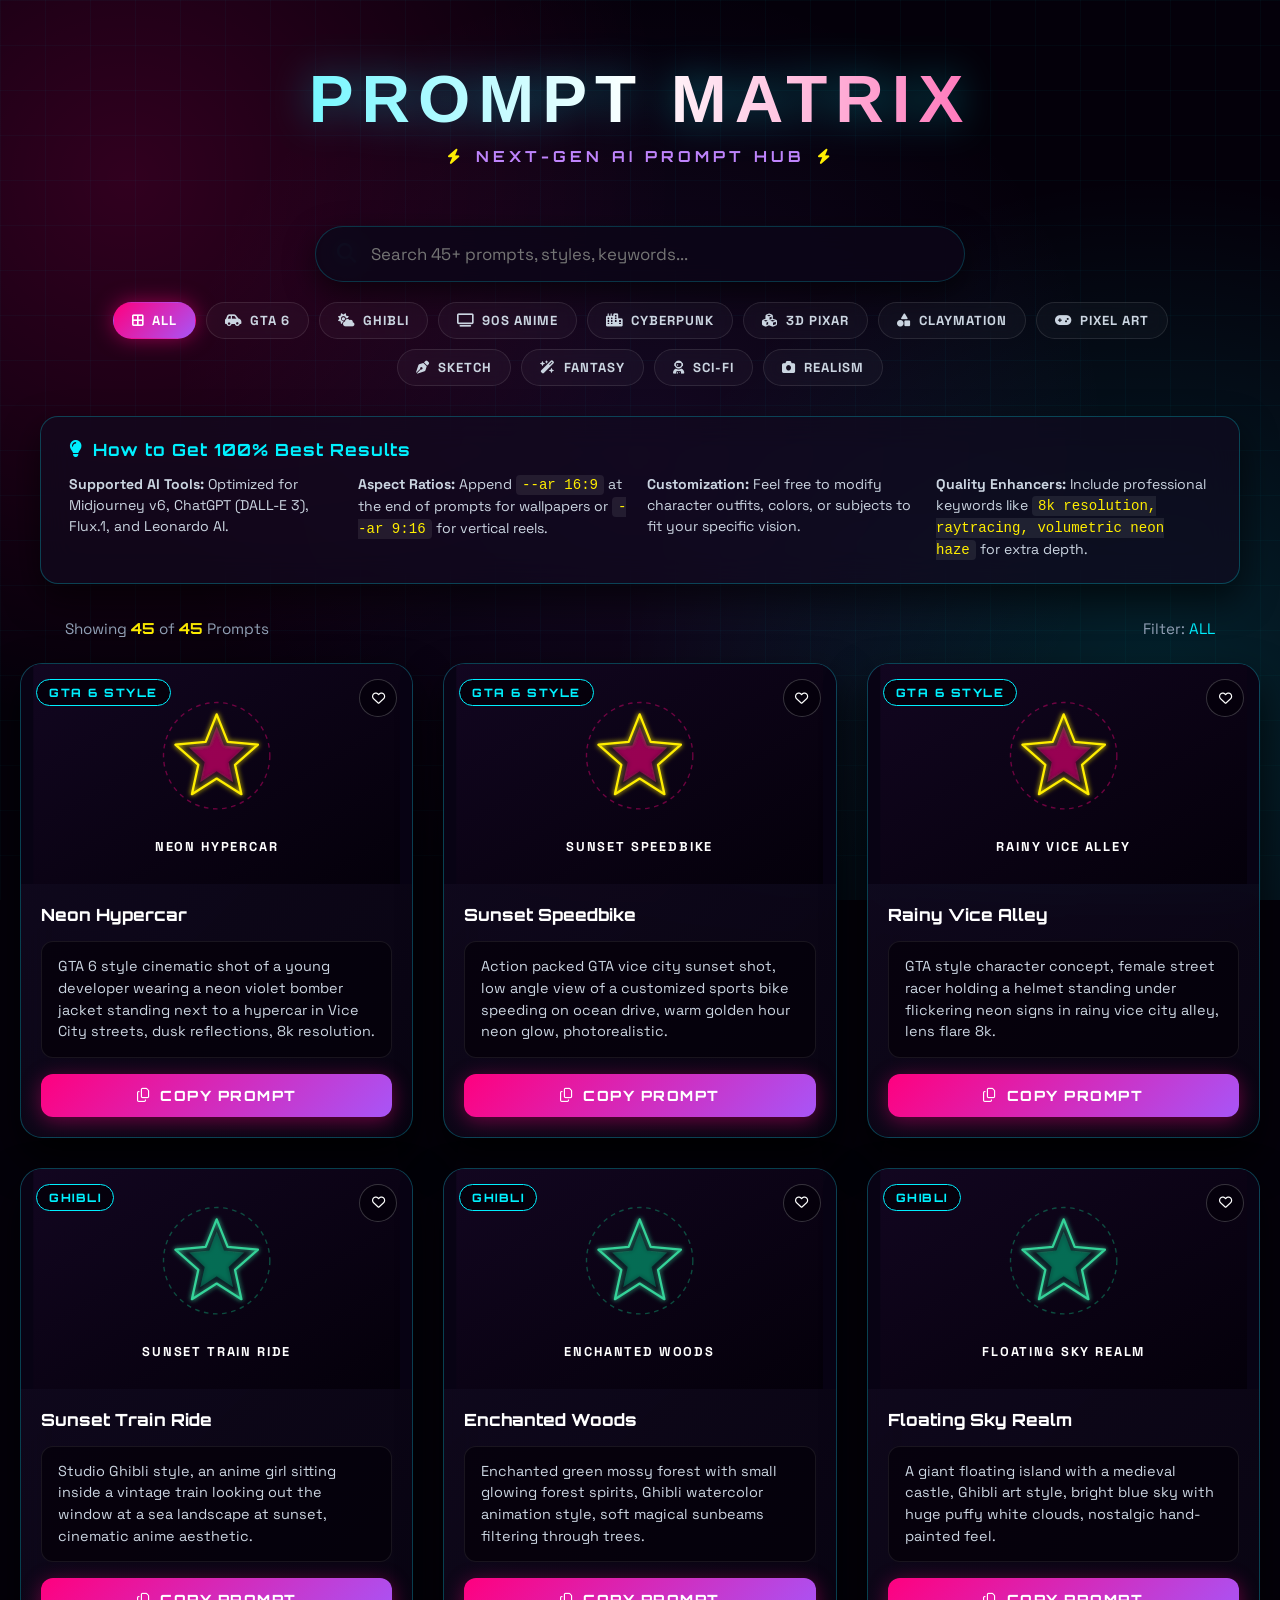
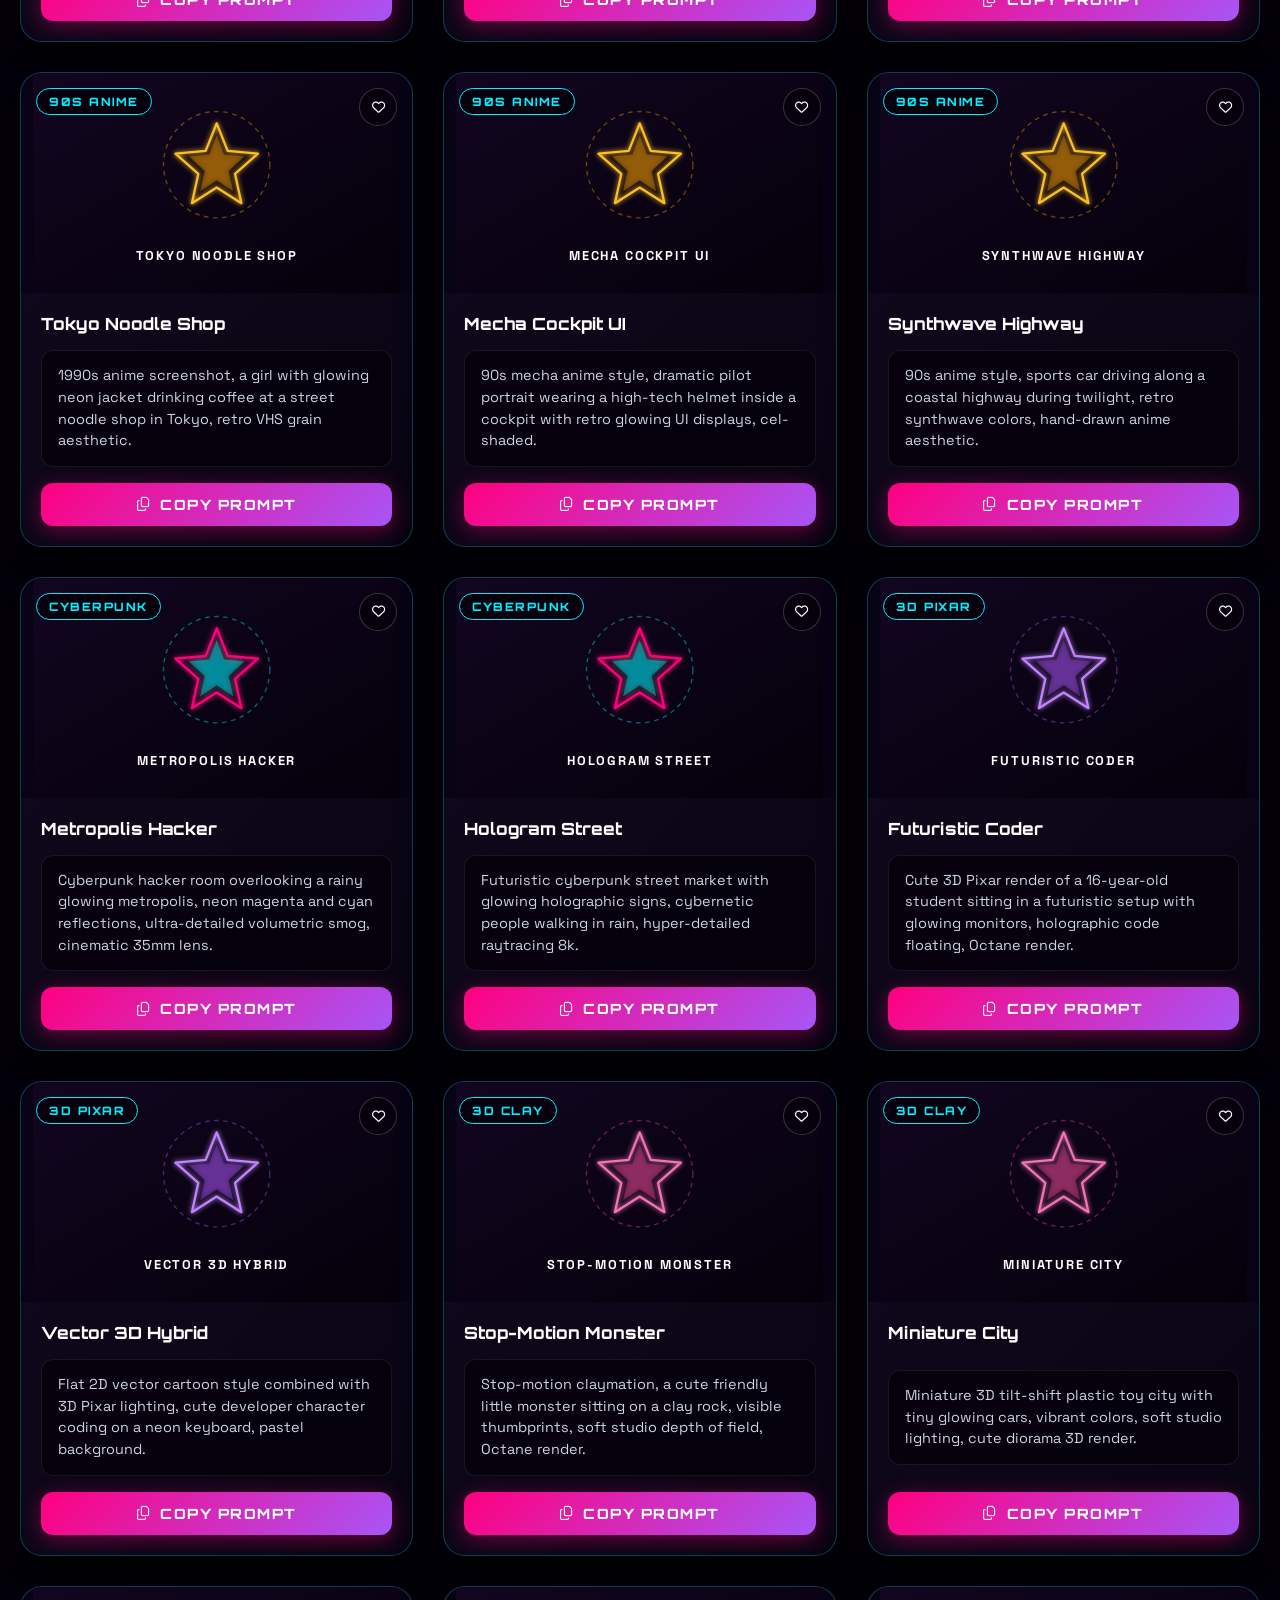
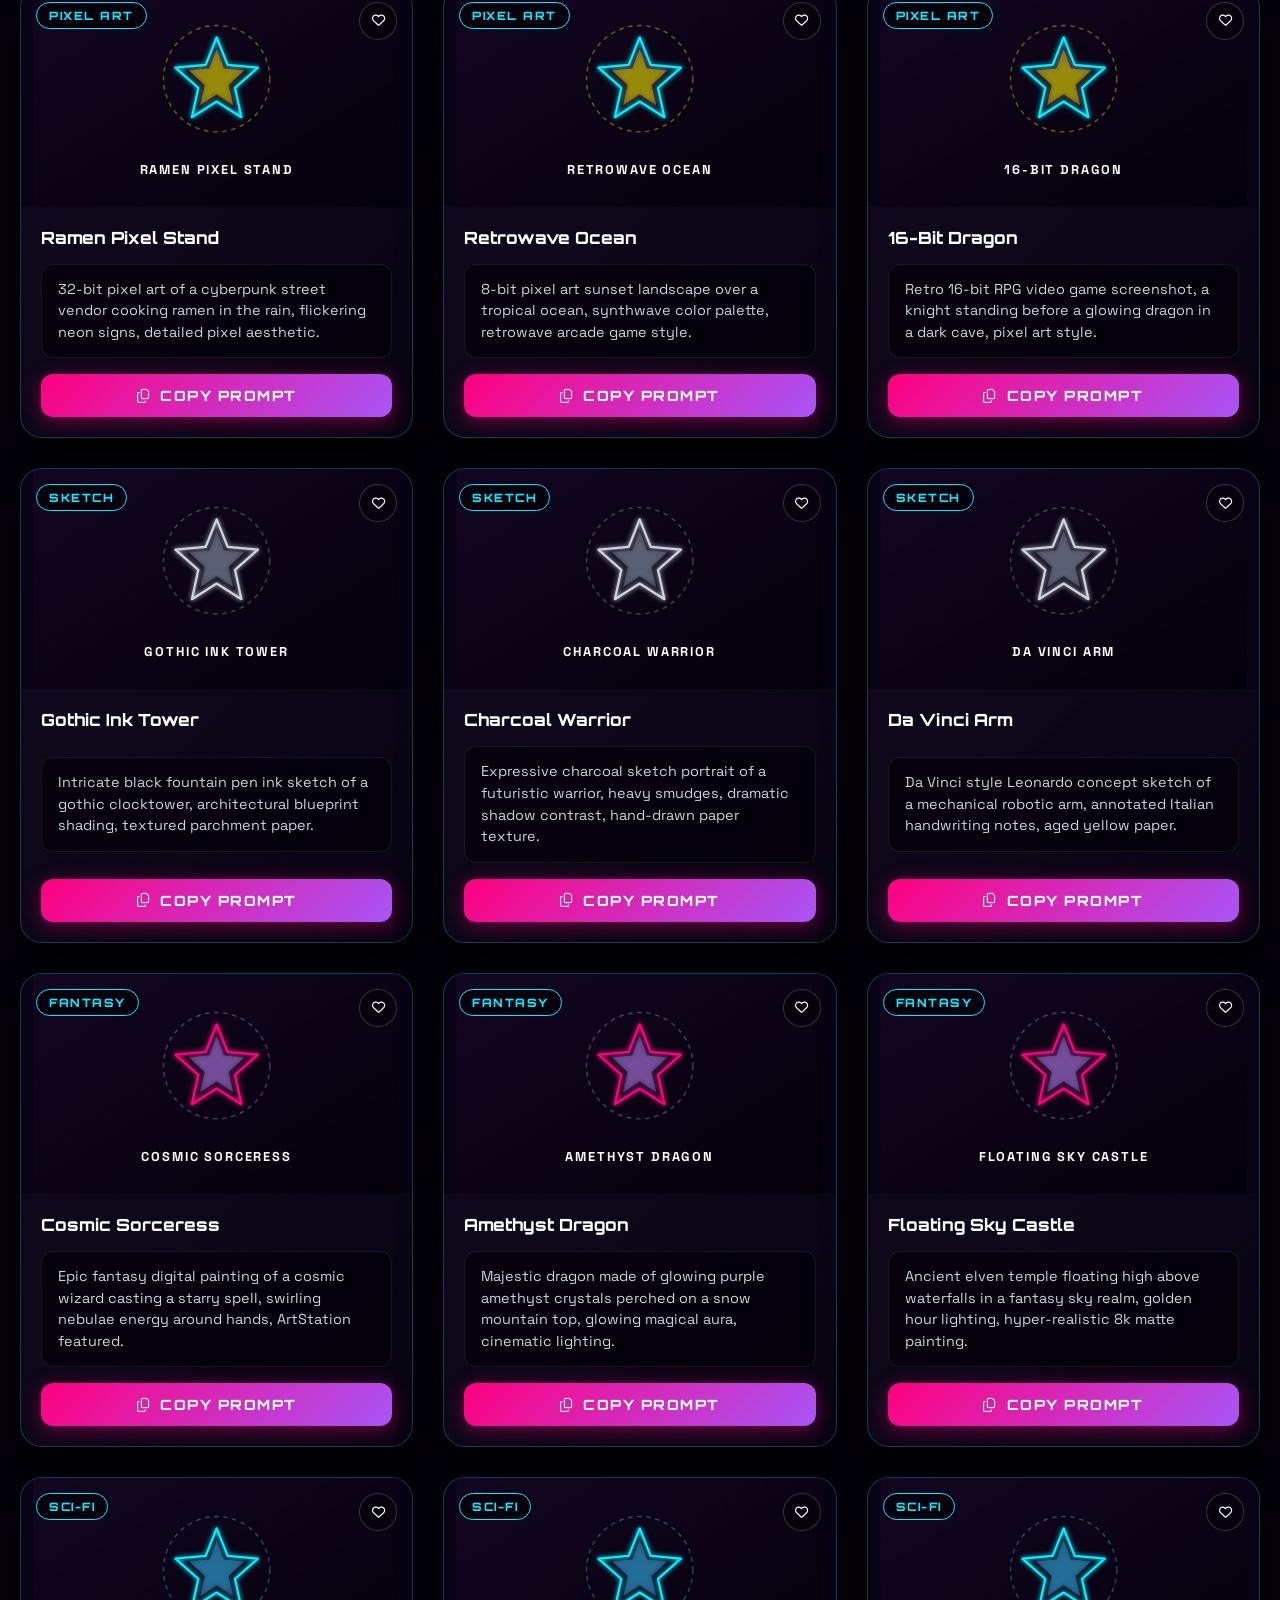
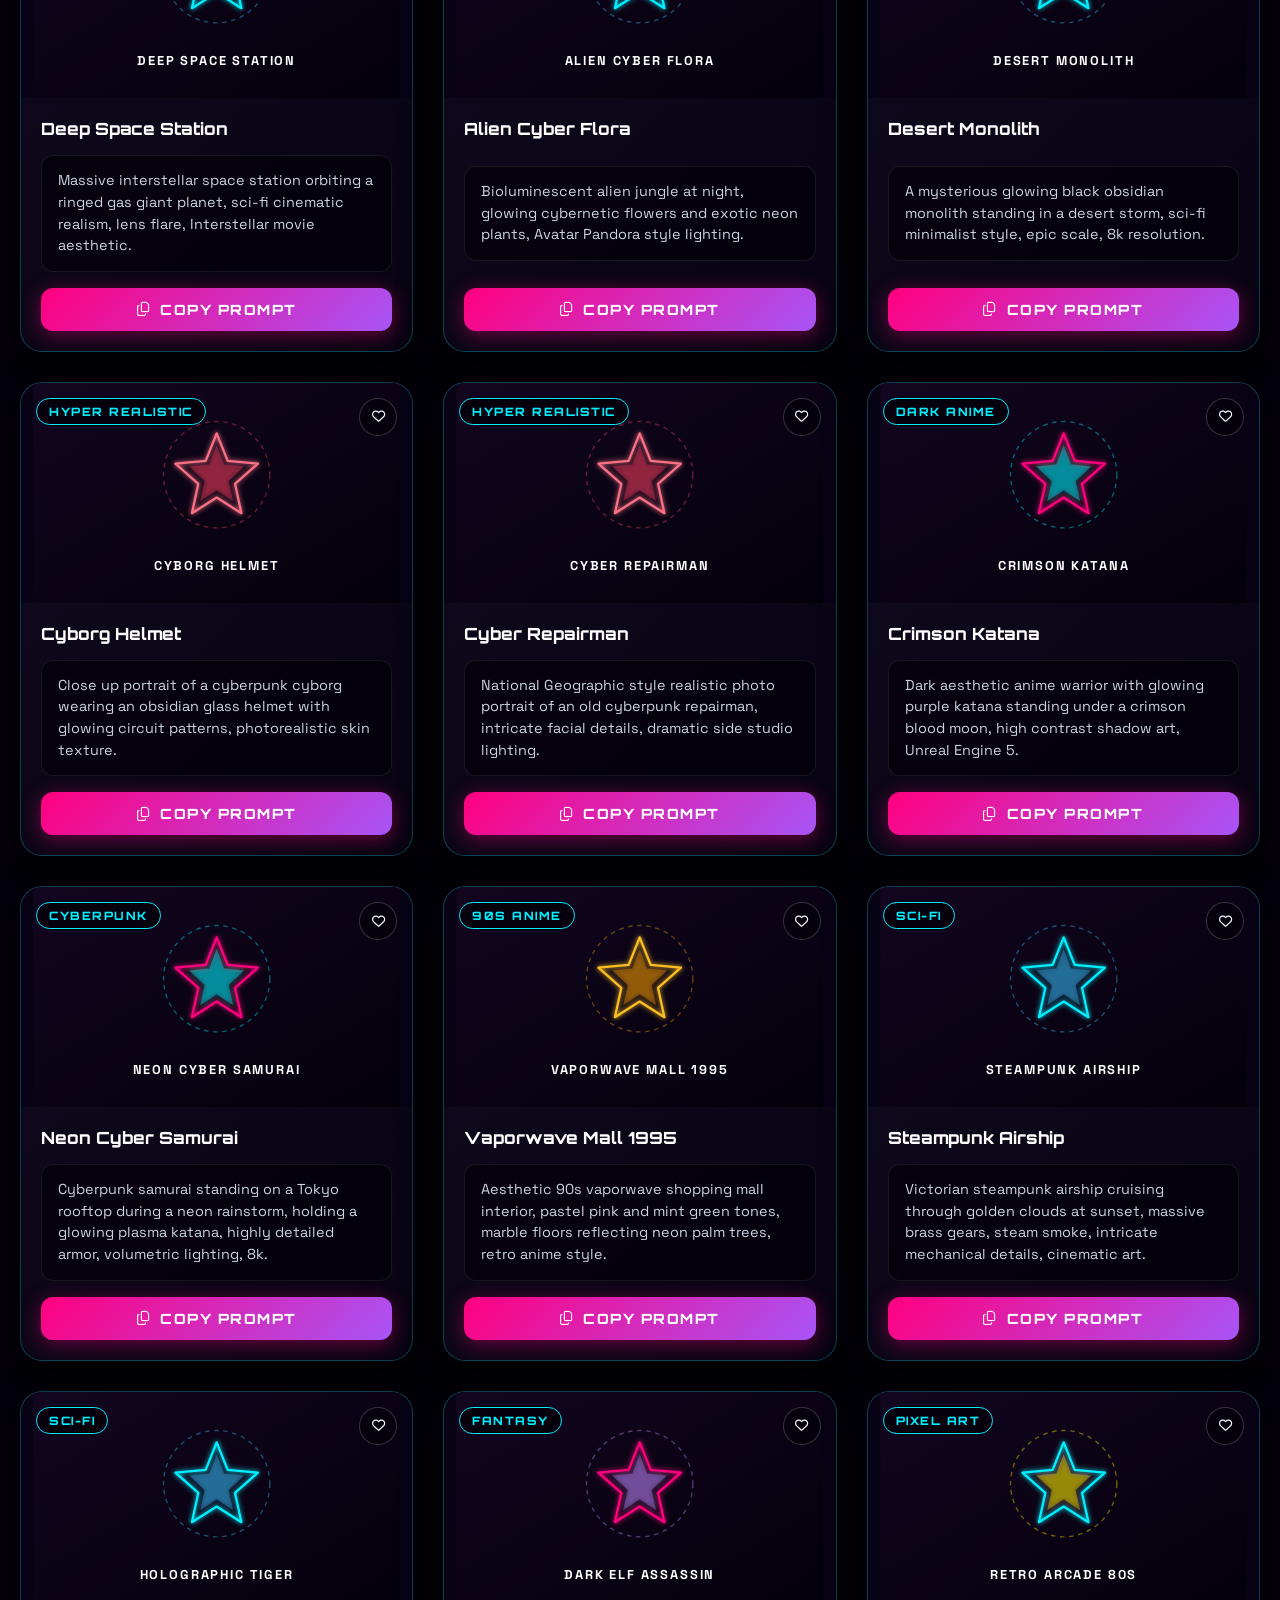
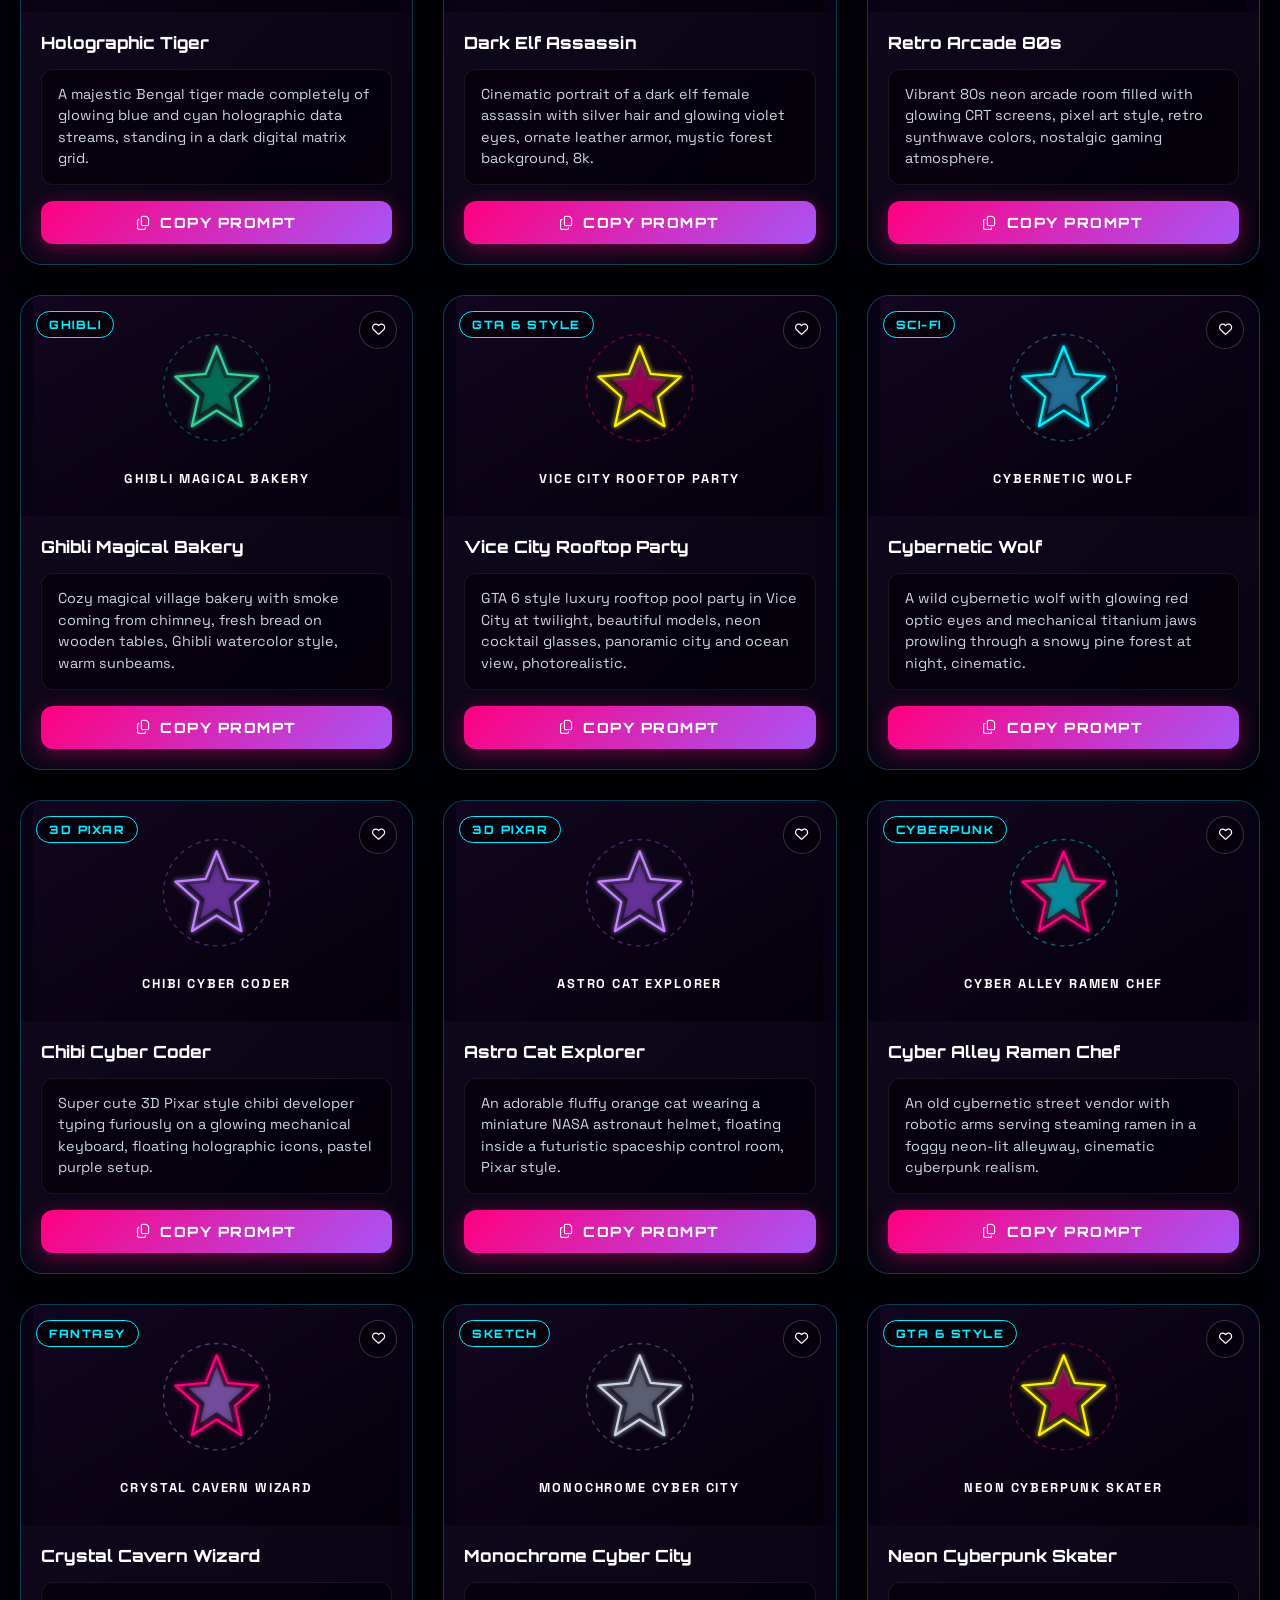
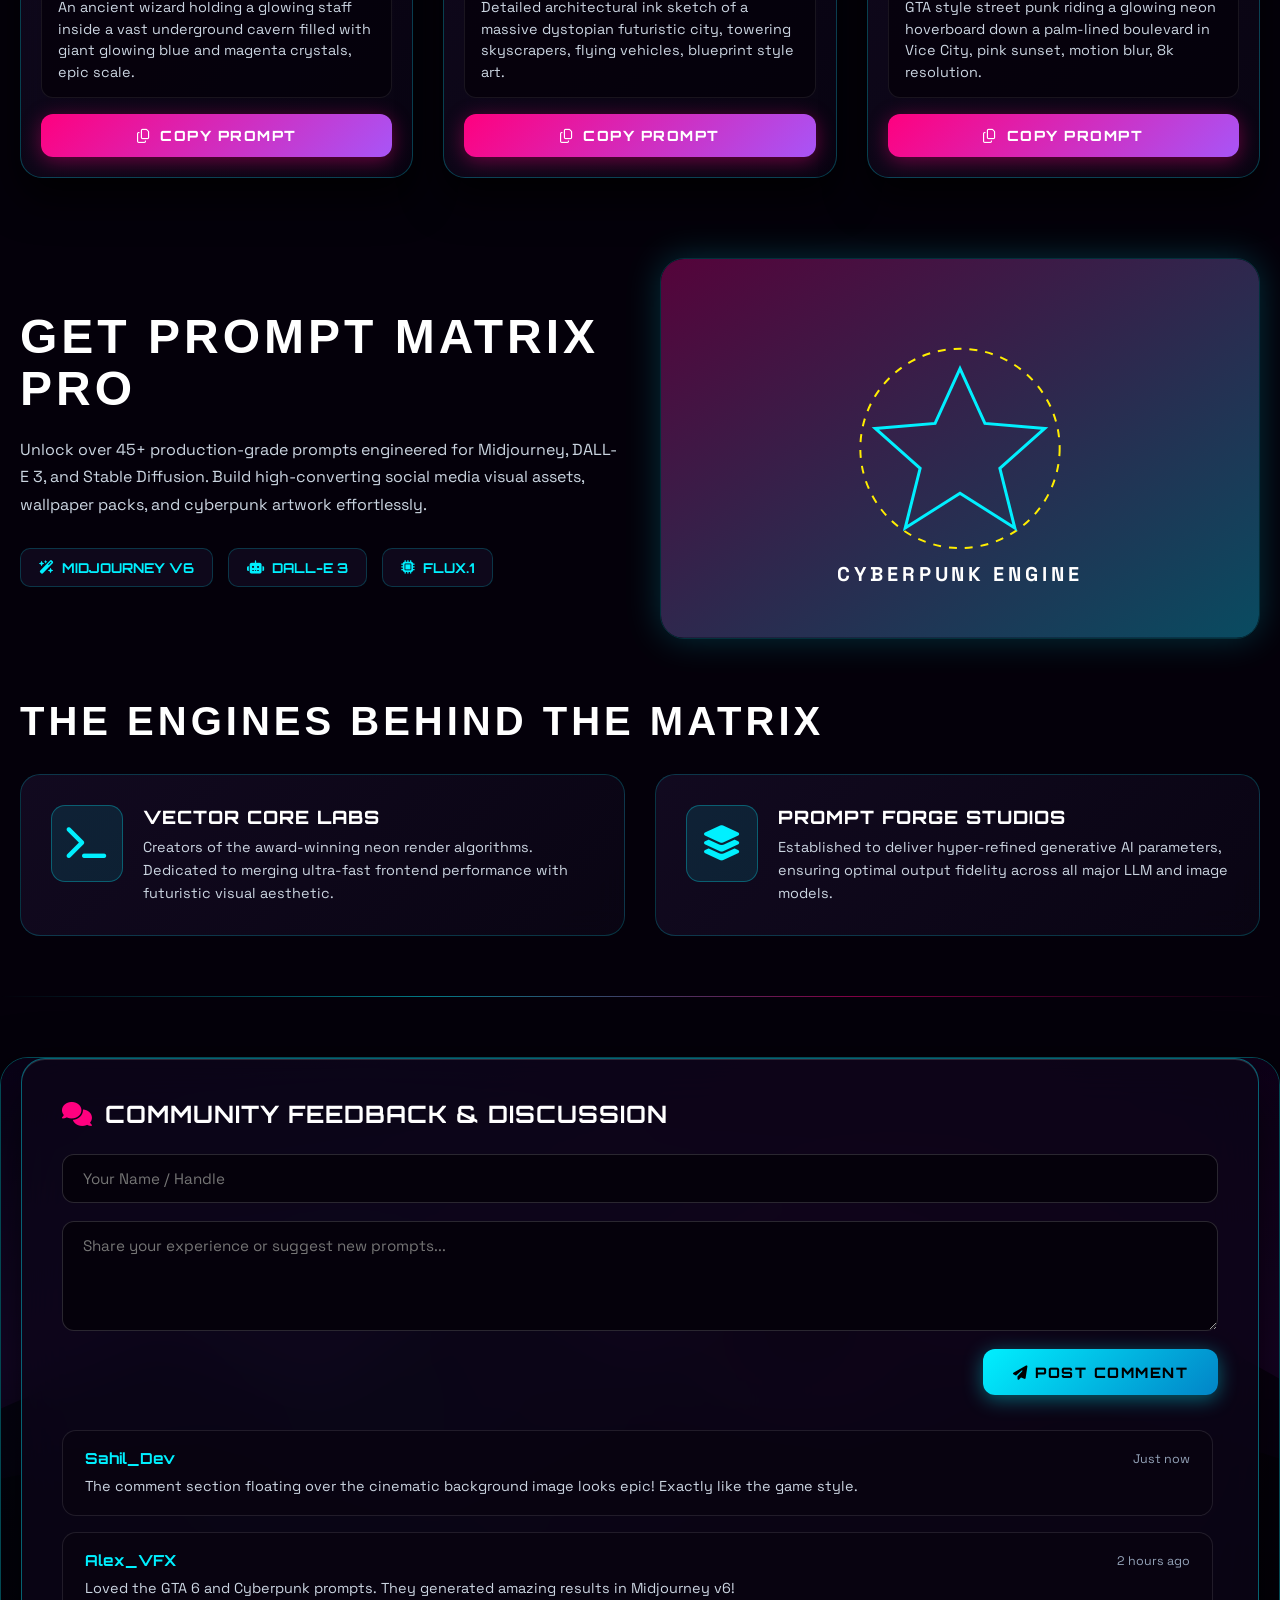
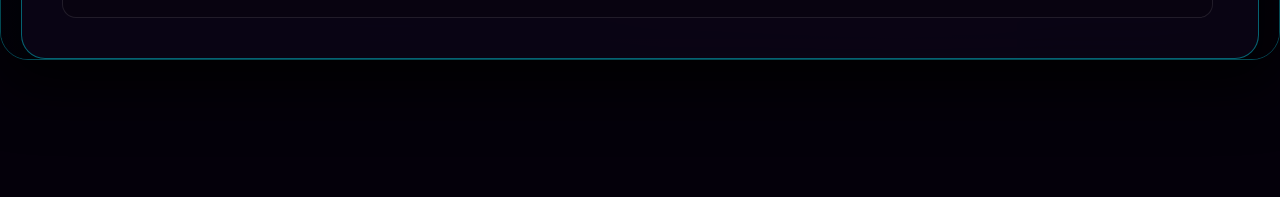
==== commit 5b37f1ca: "Update print statement from 'Hello' to 'Goodbye'" ====
--- a/index.html
+++ b/index.html
@@ -1,6 +1,17 @@
 <!DOCTYPE html>
 <html lang="en">
 <head>
+  
+<!-- Google tag (gtag.js) -->
+<script async src="https://www.googletagmanager.com/gtag/js?id=G-SPRE6Q05G8"></script>
+<script>
+  window.dataLayer = window.dataLayer || [];
+  function gtag(){dataLayer.push(arguments);}
+  gtag('js', new Date());
+
+  gtag('config', 'G-SPRE6Q05G8');
+</script>
+
   <meta charset="UTF-8">
   <meta name="viewport" content="width=device-width, initial-scale=1.0">
   <title>PROMPT MATRIX | Cyberpunk AI Prompt Hub</title>
@@ -1167,4 +1178,4 @@
     renderGallery();
   </script>
 </body>
-</html>+</html>
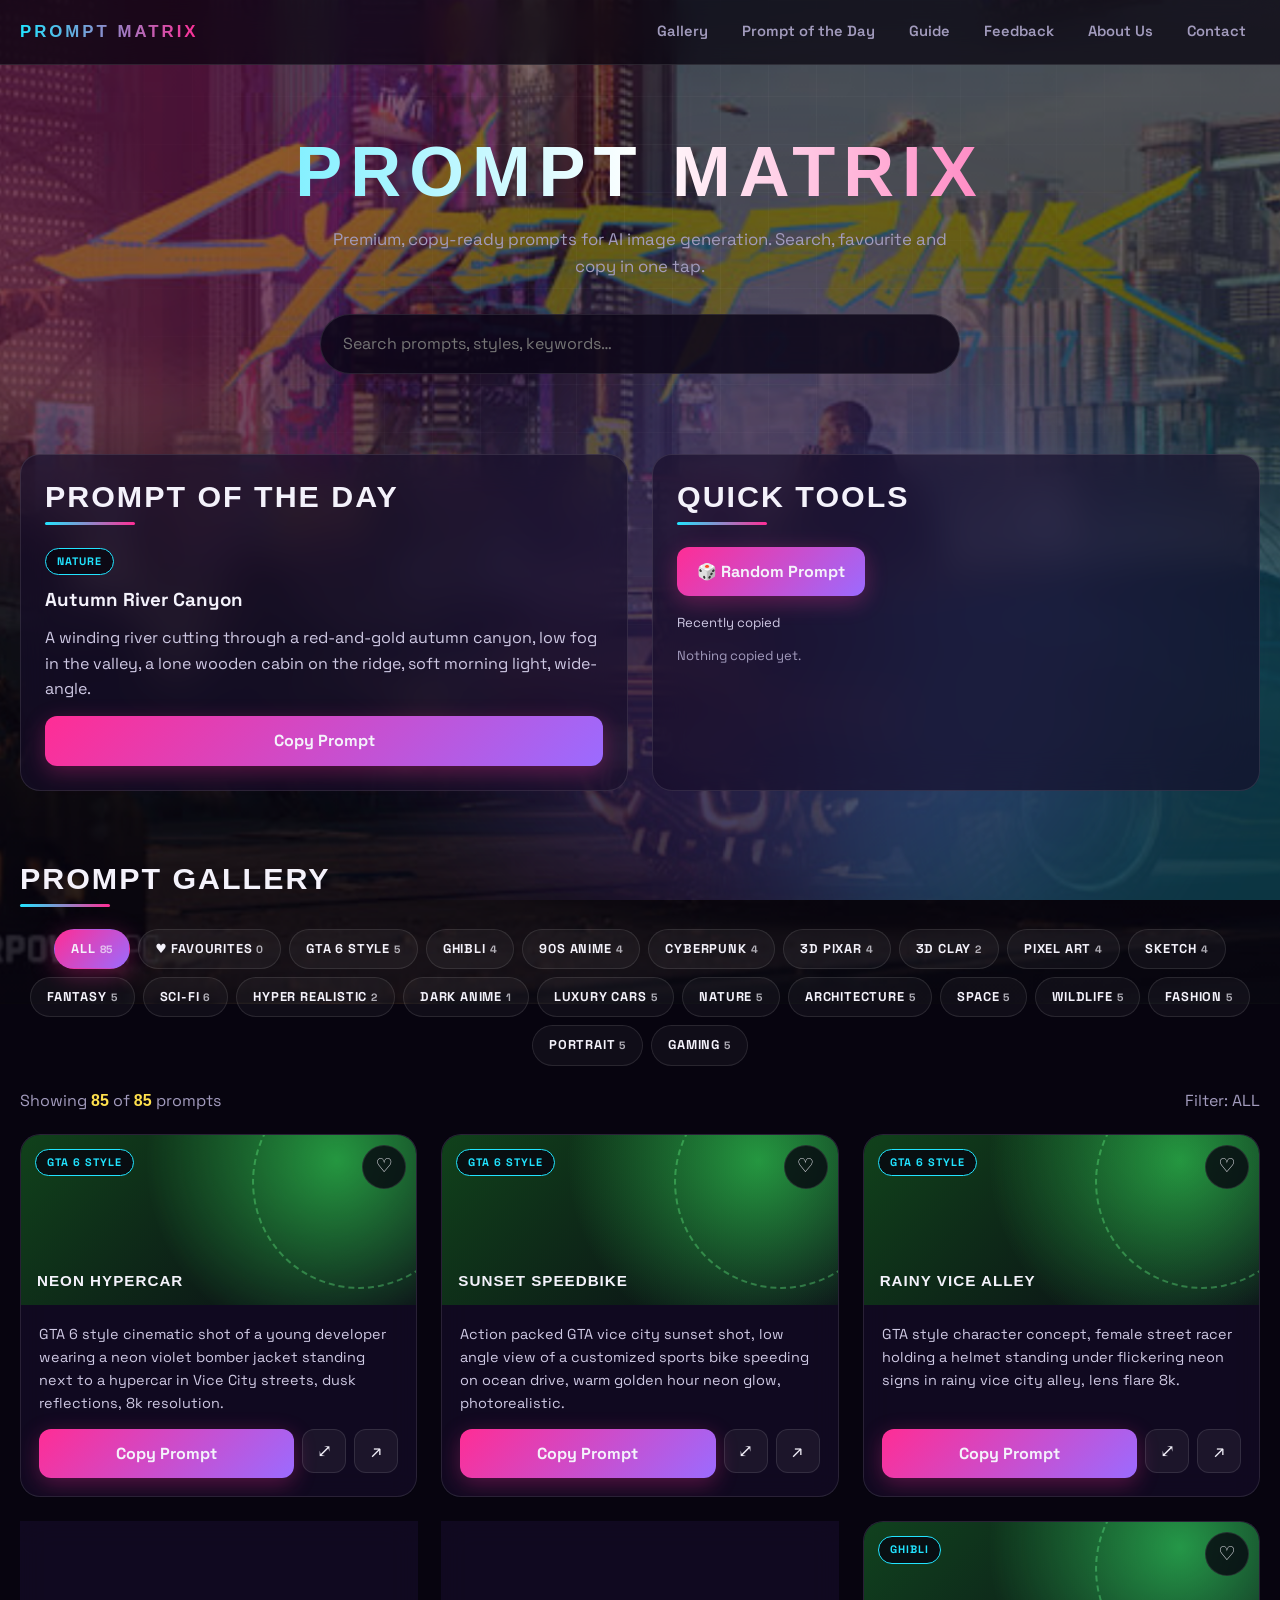
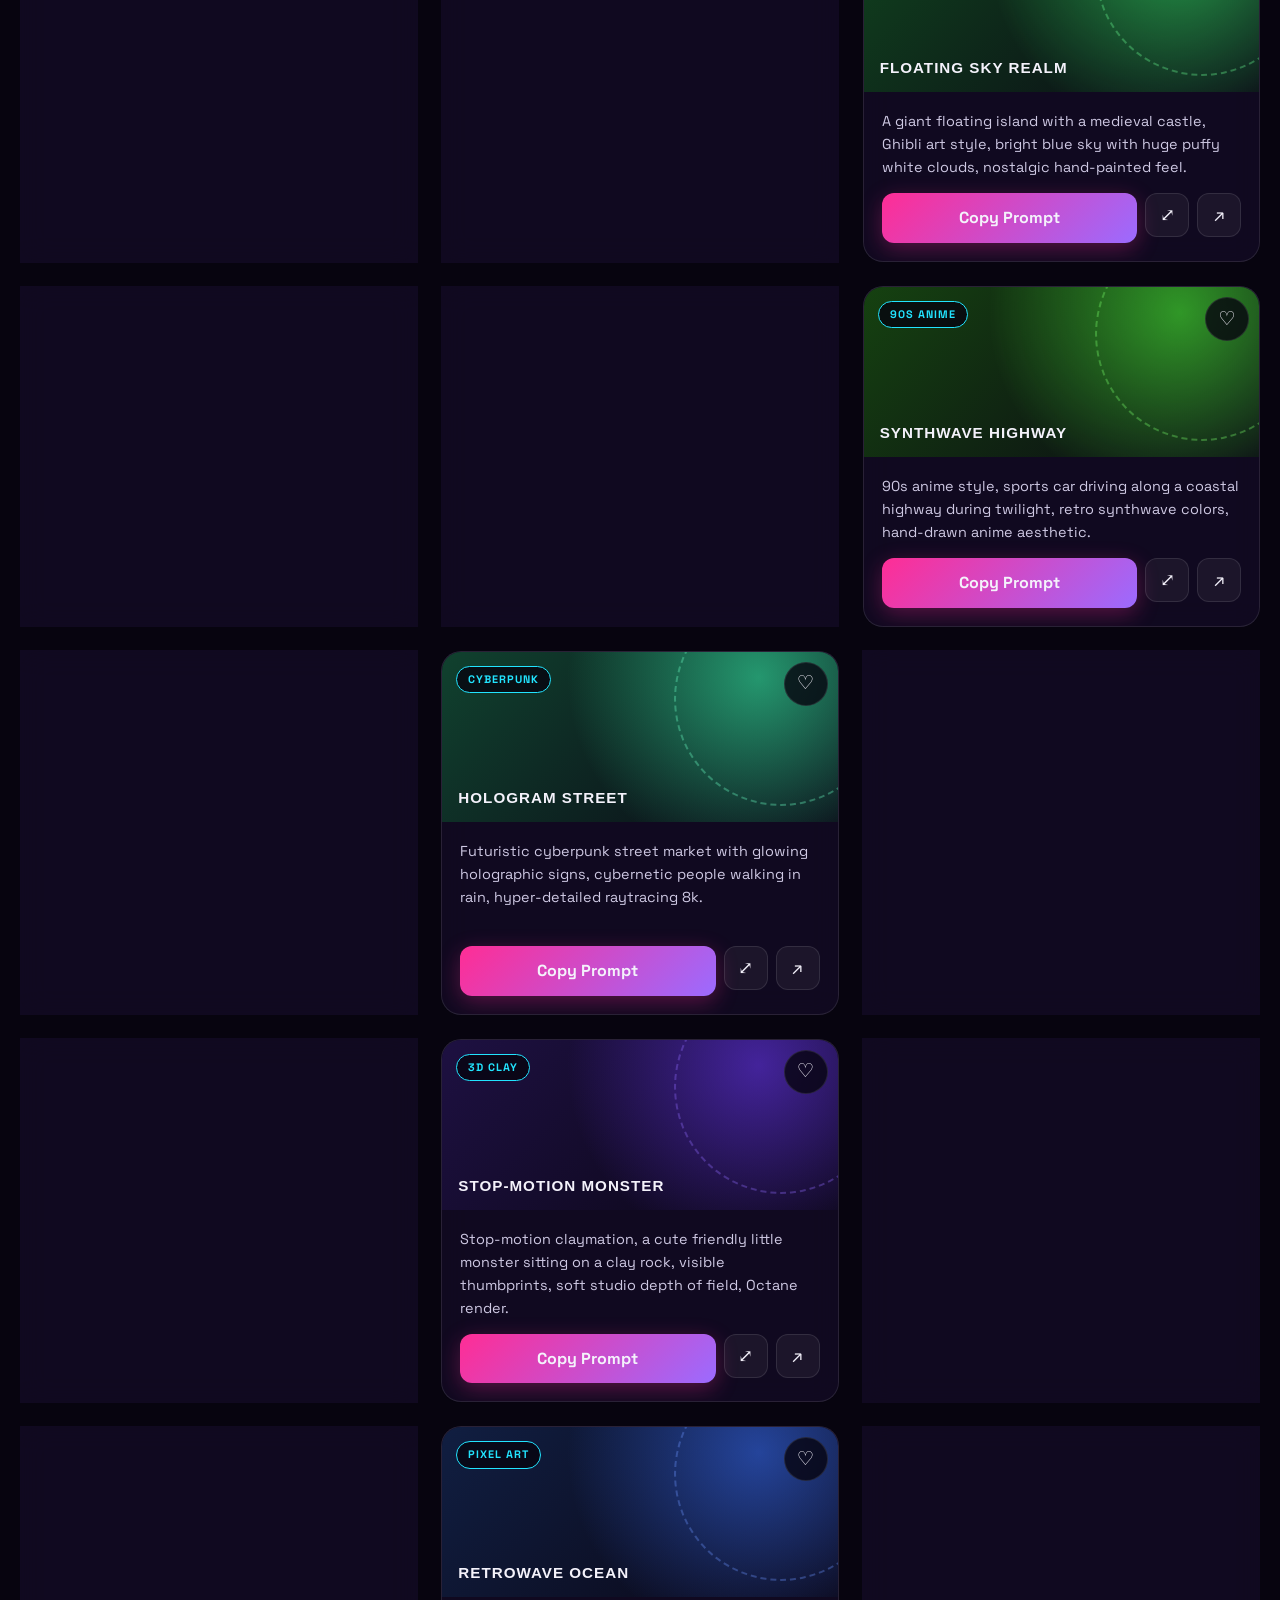
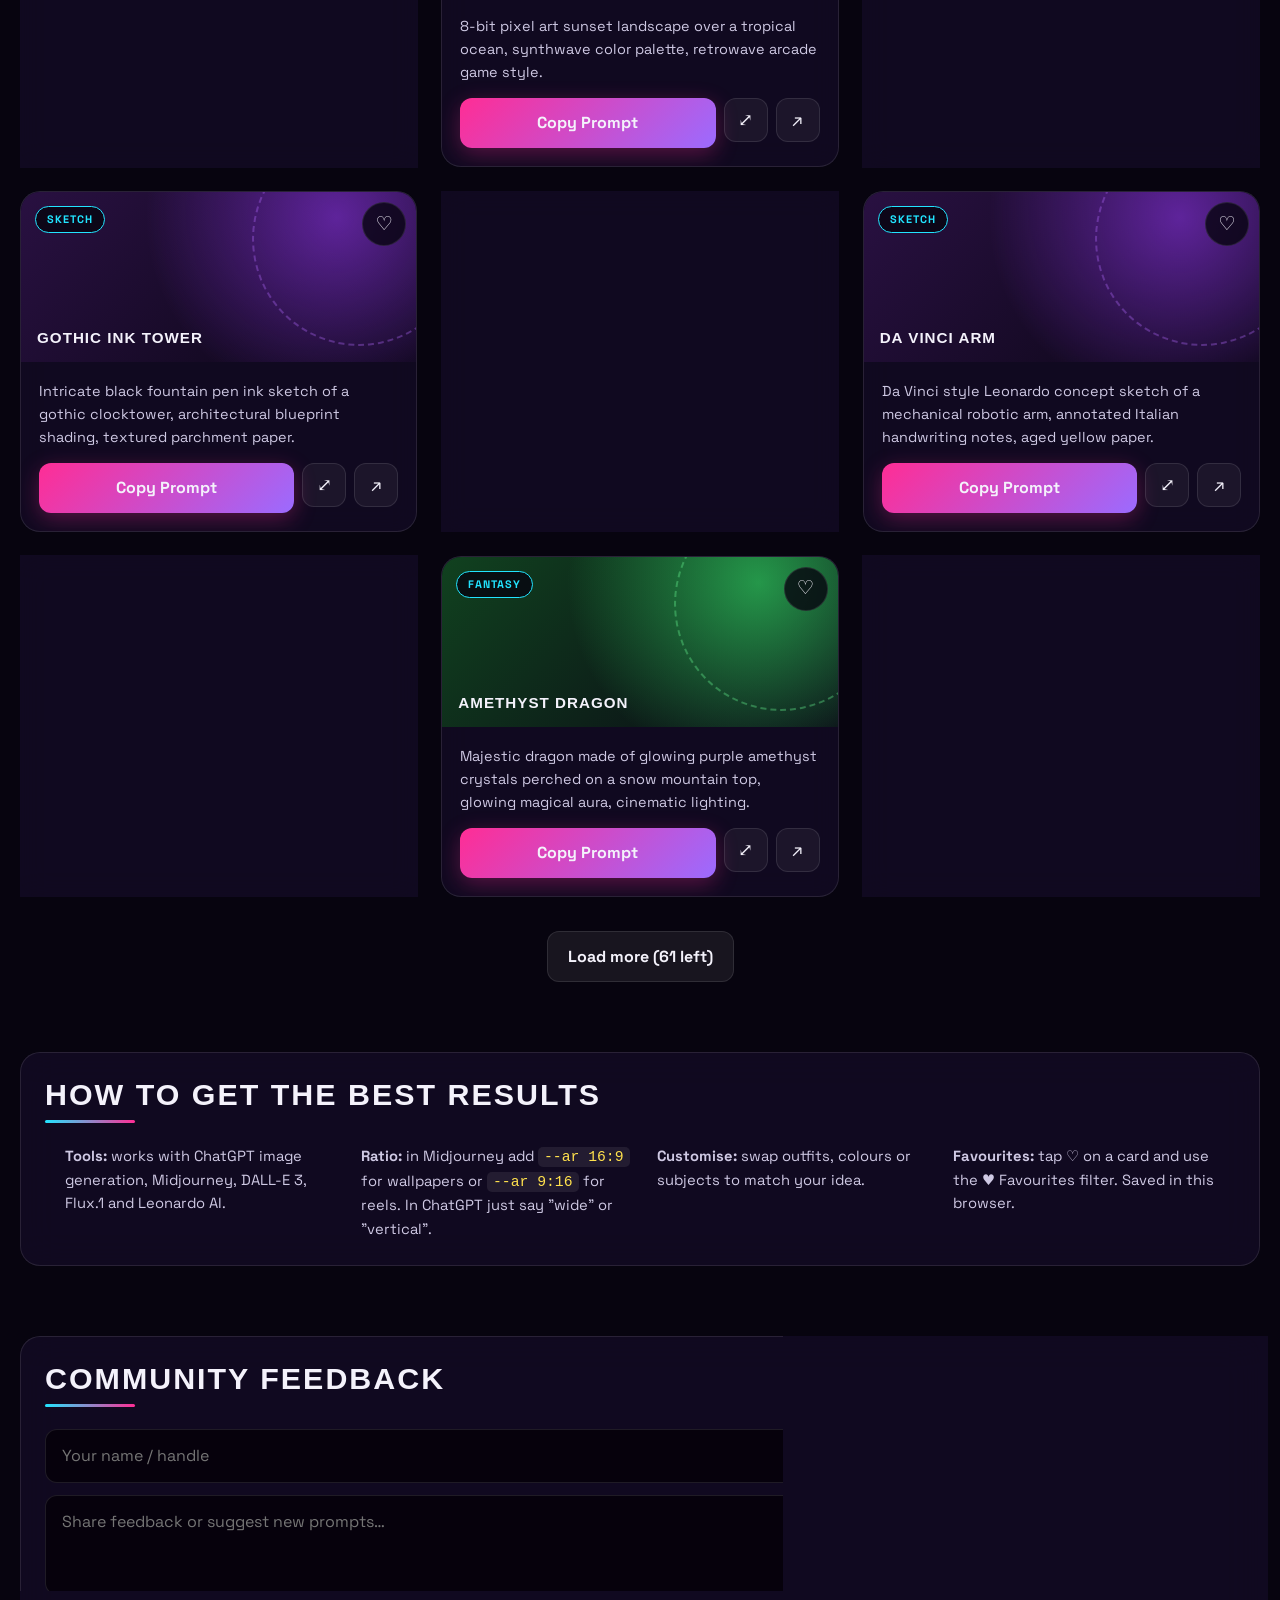
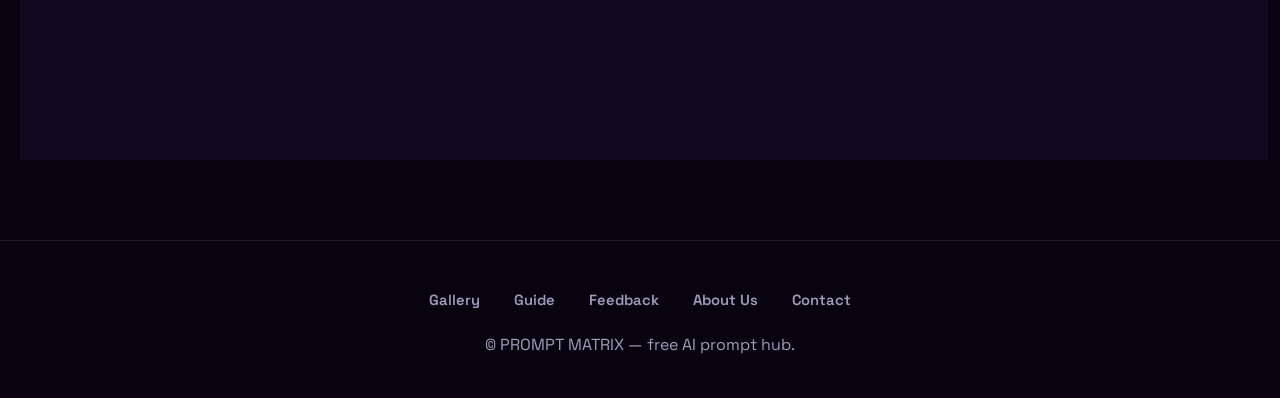
==== commit 82437a49: "Add files via upload" ====
--- a/index.html
+++ b/index.html
@@ -1,1181 +1,198 @@
-<!DOCTYPE html>
-<html lang="en">
-<head>
-  
-<!-- Google tag (gtag.js) -->
-<script async src="https://www.googletagmanager.com/gtag/js?id=G-SPRE6Q05G8"></script>
-<script>
-  window.dataLayer = window.dataLayer || [];
-  function gtag(){dataLayer.push(arguments);}
-  gtag('js', new Date());
-
-  gtag('config', 'G-SPRE6Q05G8');
-</script>
-
-  <meta charset="UTF-8">
-  <meta name="viewport" content="width=device-width, initial-scale=1.0">
-  <title>PROMPT MATRIX | Cyberpunk AI Prompt Hub</title>
-  <!-- Google Fonts & FontAwesome -->
-  <link rel="preconnect" href="https://fonts.googleapis.com">
-  <link rel="preconnect" href="https://fonts.gstatic.com" crossorigin>
-  <link href="https://fonts.googleapis.com/css2?family=Orbitron:wght@600;800;900&family=Space+Grotesk:wght@400;600;700&family=Syncopate:wght@700;800&display=swap" rel="stylesheet">
-  <link rel="stylesheet" href="https://cdnjs.cloudflare.com/ajax/libs/font-awesome/6.4.0/css/all.min.css">
-  
-  <style>
-    :root {
-      --bg-dark: #04000a;
-      --neon-magenta: #ff007f;
-      --neon-cyan: #00f0ff;
-      --neon-yellow: #ffee00;
-      --neon-purple: #a855f7;
-      --glass-card: rgba(18, 10, 32, 0.75);
-      --glass-border: rgba(0, 240, 255, 0.2);
-      --glass-border-hover: rgba(255, 0, 127, 0.6);
-      --text-main: #f8fafc;
-      --text-muted: #94a3b8;
-    }
-
-    * {
-      box-sizing: border-box;
-      margin: 0;
-      padding: 0;
-      font-family: 'Space Grotesk', sans-serif;
-    }
-
-    body {
-      background-color: var(--bg-dark);
-      background-image: 
-        radial-gradient(circle at 10% 20%, rgba(255, 0, 127, 0.18) 0%, transparent 40%),
-        radial-gradient(circle at 90% 80%, rgba(0, 240, 255, 0.15) 0%, transparent 40%),
-        radial-gradient(circle at 50% 50%, rgba(168, 85, 247, 0.1) 0%, transparent 60%);
-      background-attachment: fixed;
-      color: var(--text-main);
-      min-height: 100vh;
-      padding-bottom: 80px;
-      overflow-x: hidden;
-    }
-
-    /* Animated Cyber Grid background */
-    body::before {
-      content: '';
-      position: fixed;
-      top: 0; left: 0; width: 100%; height: 100%;
-      background: linear-gradient(rgba(0, 240, 255, 0.03) 1px, transparent 1px),
-                  linear-gradient(90deg, rgba(0, 240, 255, 0.03) 1px, transparent 1px);
-      background-size: 45px 45px;
-      z-index: -1;
-      pointer-events: none;
-    }
-
-    /* Header Section */
-    header {
-      text-align: center;
-      padding: 60px 20px 30px;
-    }
-
-    .brand-title {
-      font-family: 'Syncopate', sans-serif;
-      font-size: clamp(2.3rem, 6vw, 4.2rem);
-      font-weight: 800;
-      letter-spacing: 8px;
-      text-transform: uppercase;
-      background: linear-gradient(90deg, var(--neon-cyan), #ffffff, var(--neon-magenta));
-      -webkit-background-clip: text;
-      -webkit-text-fill-color: transparent;
-      margin-bottom: 10px;
-      filter: drop-shadow(0 0 20px rgba(0, 240, 255, 0.4));
-    }
-
-    .brand-subtitle {
-      font-family: 'Orbitron', sans-serif;
-      font-size: 0.95rem;
-      color: #c084fc;
-      letter-spacing: 4px;
-      text-transform: uppercase;
-      font-weight: 700;
-      display: flex;
-      align-items: center;
-      justify-content: center;
-      gap: 12px;
-    }
-
-    .brand-subtitle i {
-      color: var(--neon-yellow);
-    }
-
-    /* Controls Container */
-    .controls-container {
-      max-width: 1200px;
-      margin: 30px auto 30px;
-      padding: 0 20px;
-      display: flex;
-      flex-direction: column;
-      gap: 20px;
-      align-items: center;
-    }
-
-    .search-wrapper {
-      position: relative;
-      width: 100%;
-      max-width: 650px;
-    }
-
-    .search-input {
-      width: 100%;
-      padding: 16px 24px 16px 55px;
-      background: rgba(12, 6, 24, 0.85);
-      backdrop-filter: blur(16px);
-      border: 1px solid var(--glass-border);
-      border-radius: 40px;
-      color: #fff;
-      font-size: 1.05rem;
-      outline: none;
-      transition: all 0.3s ease;
-      box-shadow: 0 10px 30px rgba(0, 0, 0, 0.6);
-    }
-
-    .search-input:focus {
-      border-color: var(--neon-cyan);
-      box-shadow: 0 0 25px rgba(0, 240, 255, 0.4);
-    }
-
-    .search-icon {
-      position: absolute;
-      left: 22px;
-      top: 50%;
-      transform: translateY(-50%);
-      color: var(--neon-cyan);
-      font-size: 1.2rem;
-    }
-
-    .categories-wrapper {
-      display: flex;
-      flex-wrap: wrap;
-      justify-content: center;
-      gap: 10px;
-      max-width: 1100px;
-    }
-
-    .category-btn {
-      background: rgba(255, 255, 255, 0.03);
-      border: 1px solid rgba(255, 255, 255, 0.1);
-      color: #cbd5e1;
-      padding: 9px 18px;
-      border-radius: 30px;
-      font-size: 0.82rem;
-      font-weight: 700;
-      letter-spacing: 1px;
-      cursor: pointer;
-      transition: all 0.3s ease;
-      text-transform: uppercase;
-      display: flex;
-      align-items: center;
-      gap: 8px;
-      backdrop-filter: blur(8px);
-    }
-
-    .category-btn:hover {
-      background: rgba(255, 0, 127, 0.2);
-      border-color: var(--neon-magenta);
-      color: #fff;
-      transform: translateY(-2px);
-    }
-
-    .category-btn.active {
-      background: linear-gradient(135deg, var(--neon-magenta), var(--neon-purple));
-      border-color: transparent;
-      color: #fff;
-      box-shadow: 0 0 20px rgba(255, 0, 127, 0.5);
-    }
-
-    /* Instructions Guide Box */
-    .instructions-card {
-      max-width: 1200px;
-      margin: 0 auto 35px;
-      padding: 22px 28px;
-      background: rgba(18, 10, 32, 0.65);
-      backdrop-filter: blur(16px);
-      border: 1px solid rgba(0, 240, 255, 0.25);
-      border-radius: 18px;
-      box-shadow: 0 15px 35px rgba(0, 0, 0, 0.6);
-    }
-
-    .instructions-card h3 {
-      color: var(--neon-cyan);
-      font-family: 'Orbitron', sans-serif;
-      font-size: 1.05rem;
-      margin-bottom: 14px;
-      display: flex;
-      align-items: center;
-      gap: 10px;
-      letter-spacing: 1px;
-    }
-
-    .instructions-card ul {
-      list-style: none;
-      display: grid;
-      grid-template-columns: repeat(auto-fit, minmax(260px, 1fr));
-      gap: 14px;
-    }
-
-    .instructions-card li {
-      font-size: 0.88rem;
-      color: #cbd5e1;
-      line-height: 1.5;
-    }
-
-    .instructions-card code {
-      color: var(--neon-yellow);
-      background: rgba(255, 255, 255, 0.08);
-      padding: 2px 6px;
-      border-radius: 4px;
-      font-family: monospace;
-    }
-
-    /* Status Bar */
-    .status-bar {
-      max-width: 1200px;
-      margin: 0 auto 25px;
-      padding: 0 25px;
-      display: flex;
-      justify-content: space-between;
-      align-items: center;
-      color: var(--text-muted);
-      font-size: 0.95rem;
-    }
-
-    .count-badge {
-      color: var(--neon-yellow);
-      font-weight: 700;
-      font-family: 'Orbitron', sans-serif;
-    }
-
-    /* Cards Grid */
-    .container {
-      max-width: 1300px;
-      margin: 0 auto;
-      padding: 0 20px;
-    }
-
-    .gallery-grid {
-      display: grid;
-      grid-template-columns: repeat(auto-fill, minmax(320px, 1fr));
-      gap: 30px;
-    }
-
-    /* Cyberpunk Aesthetic Glassmorphism Card */
-    .card {
-      background: linear-gradient(135deg, rgba(22, 12, 38, 0.75), rgba(10, 5, 20, 0.85));
-      backdrop-filter: blur(20px);
-      -webkit-backdrop-filter: blur(20px);
-      border: 1px solid rgba(0, 240, 255, 0.25);
-      border-radius: 22px;
-      overflow: hidden;
-      transition: all 0.4s cubic-bezier(0.175, 0.885, 0.32, 1.275);
-      display: flex;
-      flex-direction: column;
-      position: relative;
-      box-shadow: 0 20px 40px rgba(0, 0, 0, 0.8), inset 0 1px 0 rgba(255, 255, 255, 0.1);
-    }
-
-    .card::before {
-      content: '';
-      position: absolute;
-      top: 0; left: 0; width: 100%; height: 2px;
-      background: linear-gradient(90deg, transparent, var(--neon-cyan), var(--neon-magenta), transparent);
-      opacity: 0.8;
-    }
-
-    .card:hover {
-      transform: translateY(-10px) scale(1.02);
-      border-color: rgba(255, 0, 127, 0.6);
-      box-shadow: 0 0 35px rgba(255, 0, 127, 0.35), 0 25px 50px rgba(0, 0, 0, 0.9), inset 0 1px 0 rgba(255, 255, 255, 0.25);
-    }
-
-    .media-box {
-      position: relative;
-      height: 220px;
-      overflow: hidden;
-      background: #080314;
-      display: flex;
-      align-items: center;
-      justify-content: center;
-    }
-
-    .media-box svg {
-      width: 100%;
-      height: 100%;
-    }
-
-    .card-tag {
-      position: absolute;
-      top: 15px;
-      left: 15px;
-      background: rgba(4, 0, 10, 0.85);
-      backdrop-filter: blur(8px);
-      border: 1px solid var(--neon-cyan);
-      color: var(--neon-cyan);
-      padding: 5px 12px;
-      border-radius: 20px;
-      font-size: 0.72rem;
-      font-family: 'Orbitron', sans-serif;
-      font-weight: 800;
-      letter-spacing: 1.5px;
-      text-transform: uppercase;
-      z-index: 2;
-    }
-
-    .fav-btn {
-      position: absolute;
-      top: 15px;
-      right: 15px;
-      background: rgba(4, 0, 10, 0.8);
-      border: 1px solid rgba(255, 255, 255, 0.2);
-      color: #ffffff;
-      width: 38px;
-      height: 38px;
-      border-radius: 50%;
-      display: flex;
-      align-items: center;
-      justify-content: center;
-      cursor: pointer;
-      transition: all 0.3s ease;
-      z-index: 2;
-    }
-
-    .fav-btn:hover {
-      transform: scale(1.15);
-      color: var(--neon-magenta);
-      border-color: var(--neon-magenta);
-    }
-
-    .fav-btn.active {
-      color: var(--neon-magenta);
-      border-color: var(--neon-magenta);
-      background: rgba(255, 0, 127, 0.25);
-    }
-
-    .card-body {
-      padding: 20px;
-      display: flex;
-      flex-direction: column;
-      justify-content: space-between;
-      flex-grow: 1;
-      gap: 16px;
-    }
-
-    .card-title {
-      font-family: 'Orbitron', sans-serif;
-      font-size: 1.05rem;
-      font-weight: 800;
-      color: #fff;
-    }
-
-    .prompt-box {
-      background: rgba(4, 0, 10, 0.75);
-      border: 1px solid rgba(255, 255, 255, 0.08);
-      padding: 14px 16px;
-      border-radius: 12px;
-      font-size: 0.9rem;
-      color: #cbd5e1;
-      line-height: 1.5;
-    }
-
-    .copy-btn {
-      width: 100%;
-      background: linear-gradient(135deg, var(--neon-magenta), var(--neon-purple));
-      color: #fff;
-      font-family: 'Orbitron', sans-serif;
-      font-size: 0.88rem;
-      font-weight: 800;
-      padding: 13px;
-      border: none;
-      border-radius: 12px;
-      cursor: pointer;
-      letter-spacing: 1.5px;
-      text-transform: uppercase;
-      box-shadow: 0 4px 20px rgba(255, 0, 127, 0.4);
-      transition: all 0.3s ease;
-      display: flex;
-      align-items: center;
-      justify-content: center;
-      gap: 10px;
-    }
-
-    .copy-btn:hover {
-      background: linear-gradient(135deg, var(--neon-cyan), #0284c7);
-      color: #000;
-      box-shadow: 0 0 25px var(--neon-cyan);
-    }
-
-    /* PROMO EXTRA SECTION */
-    .promo-section {
-      max-width: 1300px;
-      margin: 80px auto 60px;
-      padding: 0 20px;
-      display: grid;
-      grid-template-columns: 1fr 1fr;
-      gap: 40px;
-      align-items: center;
-    }
-
-    @media (max-width: 900px) {
-      .promo-section {
-        grid-template-columns: 1fr;
-      }
-    }
-
-    .promo-content {
-      display: flex;
-      flex-direction: column;
-      gap: 20px;
-    }
-
-    .promo-title {
-      font-family: 'Syncopate', sans-serif;
-      font-size: clamp(2rem, 4vw, 3rem);
-      font-weight: 800;
-      letter-spacing: 4px;
-      text-transform: uppercase;
-      color: #fff;
-      line-height: 1.1;
-    }
-
-    .promo-desc {
-      font-size: 1rem;
-      color: #cbd5e1;
-      line-height: 1.7;
-    }
-
-    .promo-badges {
-      display: flex;
-      flex-wrap: wrap;
-      gap: 15px;
-      margin-top: 10px;
-    }
-
-    .platform-badge {
-      background: rgba(18, 10, 32, 0.8);
-      border: 1px solid var(--glass-border);
-      padding: 10px 18px;
-      border-radius: 10px;
-      font-family: 'Orbitron', sans-serif;
-      font-size: 0.85rem;
-      font-weight: 700;
-      color: var(--neon-cyan);
-      display: flex;
-      align-items: center;
-      gap: 8px;
-    }
-
-    .promo-media {
-      position: relative;
-      border-radius: 24px;
-      overflow: hidden;
-      border: 1px solid var(--glass-border);
-      box-shadow: 0 0 35px rgba(0, 240, 255, 0.2);
-    }
-
-    .promo-media svg {
-      width: 100%;
-      height: 100%;
-      display: block;
-    }
-
-    /* TEAM CARDS SECTION */
-    .teams-section {
-      max-width: 1300px;
-      margin: 60px auto 40px;
-      padding: 0 20px;
-    }
-
-    .teams-header-title {
-      font-family: 'Syncopate', sans-serif;
-      font-size: clamp(1.8rem, 3.5vw, 2.5rem);
-      font-weight: 800;
-      letter-spacing: 4px;
-      text-transform: uppercase;
-      color: #fff;
-      margin-bottom: 30px;
-    }
-
-    .teams-grid {
-      display: grid;
-      grid-template-columns: repeat(auto-fit, minmax(300px, 1fr));
-      gap: 30px;
-    }
-
-    .team-card {
-      background: linear-gradient(135deg, rgba(22, 12, 38, 0.8), rgba(10, 5, 20, 0.9));
-      backdrop-filter: blur(16px);
-      border: 1px solid var(--glass-border);
-      border-radius: 20px;
-      padding: 30px;
-      display: flex;
-      gap: 20px;
-      align-items: flex-start;
-      transition: all 0.3s ease;
-    }
-
-    .team-card:hover {
-      border-color: var(--neon-magenta);
-      box-shadow: 0 0 25px rgba(255, 0, 127, 0.3);
-      transform: translateY(-5px);
-    }
-
-    .team-icon {
-      font-size: 2.2rem;
-      color: var(--neon-cyan);
-      background: rgba(0, 240, 255, 0.1);
-      padding: 15px;
-      border-radius: 14px;
-      border: 1px solid rgba(0, 240, 255, 0.3);
-    }
-
-    .team-info h4 {
-      font-family: 'Orbitron', sans-serif;
-      font-size: 1.15rem;
-      font-weight: 800;
-      color: #fff;
-      margin-bottom: 8px;
-      letter-spacing: 1px;
-    }
-
-    .team-info p {
-      font-size: 0.9rem;
-      color: #cbd5e1;
-      line-height: 1.6;
-    }
-
-    /* NEON DIVIDER */
-    .neon-divider {
-      max-width: 1300px;
-      margin: 60px auto;
-      height: 1px;
-      background: linear-gradient(90deg, transparent, var(--neon-cyan), var(--neon-magenta), transparent);
-      opacity: 0.5;
-    }
-
-    /* COMMENT SECTION OVER IMAGE BACKGROUND (FORZA / ROCKSTAR STYLE) */
-    .comment-hero-section {
-      position: relative;
-      max-width: 1300px;
-      margin: 40px auto 60px;
-      padding: 0 20px;
-      border-radius: 28px;
-      overflow: hidden;
-      min-height: 500px;
-      display: flex;
-      align-items: center;
-      justify-content: center;
-      border: 1px solid rgba(0, 240, 255, 0.3);
-      box-shadow: 0 25px 60px rgba(0, 0, 0, 0.9);
-    }
-
-    /* Background SVG Wallpaper simulating cinematic game art */
-    .comment-bg-image {
-      position: absolute;
-      top: 0; left: 0; width: 100%; height: 100%;
-      z-index: 1;
-      background: linear-gradient(rgba(4, 0, 10, 0.65), rgba(4, 0, 10, 0.85)), 
-                  radial-gradient(circle at 70% 30%, rgba(255, 0, 127, 0.3) 0%, transparent 60%),
-                  radial-gradient(circle at 30% 70%, rgba(0, 240, 255, 0.3) 0%, transparent 60%);
-    }
-
-    .comment-bg-image svg {
-      width: 100%;
-      height: 100%;
-      object-fit: cover;
-      opacity: 0.45;
-    }
-
-    .comment-container {
-      position: relative;
-      z-index: 2;
-      width: 100%;
-      background: rgba(12, 6, 24, 0.78);
-      backdrop-filter: blur(24px);
-      -webkit-backdrop-filter: blur(24px);
-      border: 1px solid rgba(0, 240, 255, 0.4);
-      border-radius: 24px;
-      padding: 40px;
-      box-shadow: 0 30px 60px rgba(0, 0, 0, 0.8), inset 0 1px 0 rgba(255, 255, 255, 0.15);
-    }
-
-    .comment-header {
-      font-family: 'Orbitron', sans-serif;
-      font-size: 1.5rem;
-      color: #fff;
-      margin-bottom: 25px;
-      display: flex;
-      align-items: center;
-      gap: 12px;
-      letter-spacing: 1px;
-    }
-
-    .comment-header i {
-      color: var(--neon-magenta);
-    }
-
-    .comment-form {
-      display: flex;
-      flex-direction: column;
-      gap: 18px;
-      margin-bottom: 35px;
-    }
-
-    .form-row {
-      display: grid;
-      grid-template-columns: 1fr;
-      gap: 20px;
-    }
-
-    .comment-input, .comment-textarea {
-      width: 100%;
-      padding: 14px 20px;
-      background: rgba(6, 2, 12, 0.9);
-      border: 1px solid rgba(255, 255, 255, 0.15);
-      border-radius: 12px;
-      color: #fff;
-      font-size: 0.95rem;
-      outline: none;
-      transition: all 0.3s ease;
-    }
-
-    .comment-input:focus, .comment-textarea:focus {
-      border-color: var(--neon-cyan);
-      box-shadow: 0 0 15px rgba(0, 240, 255, 0.4);
-    }
-
-    .comment-textarea {
-      resize: vertical;
-      min-height: 110px;
-    }
-
-    .submit-comment-btn {
-      align-self: flex-end;
-      background: linear-gradient(135deg, var(--neon-cyan), #0284c7);
-      color: #000;
-      font-family: 'Orbitron', sans-serif;
-      font-size: 0.9rem;
-      font-weight: 800;
-      padding: 14px 30px;
-      border: none;
-      border-radius: 12px;
-      cursor: pointer;
-      letter-spacing: 1.5px;
-      text-transform: uppercase;
-      box-shadow: 0 4px 20px rgba(0, 240, 255, 0.4);
-      transition: all 0.3s ease;
-    }
-
-    .submit-comment-btn:hover {
-      background: linear-gradient(135deg, var(--neon-magenta), var(--neon-purple));
-      color: #fff;
-      box-shadow: 0 0 25px rgba(255, 0, 127, 0.6);
-    }
-
-    .comments-list {
-      display: flex;
-      flex-direction: column;
-      gap: 16px;
-      max-height: 350px;
-      overflow-y: auto;
-      padding-right: 5px;
-    }
-
-    .comments-list::-webkit-scrollbar {
-      width: 6px;
-    }
-    .comments-list::-webkit-scrollbar-thumb {
-      background: var(--neon-cyan);
-      border-radius: 10px;
-    }
-
-    .comment-item {
-      background: rgba(8, 3, 16, 0.75);
-      border: 1px solid rgba(255, 255, 255, 0.1);
-      border-radius: 14px;
-      padding: 18px 22px;
-      display: flex;
-      flex-direction: column;
-      gap: 8px;
-      animation: fadeIn 0.4s ease-in-out;
-    }
-
-    @keyframes fadeIn {
-      from { opacity: 0; transform: translateY(10px); }
-      to { opacity: 1; transform: translateY(0); }
-    }
-
-    .comment-author-row {
-      display: flex;
-      justify-content: space-between;
-      align-items: center;
-    }
-
-    .comment-author {
-      font-family: 'Orbitron', sans-serif;
-      font-size: 0.95rem;
-      color: var(--neon-cyan);
-      font-weight: 700;
-    }
-
-    .comment-time {
-      font-size: 0.78rem;
-      color: var(--text-muted);
-    }
-
-    .comment-text {
-      font-size: 0.9rem;
-      color: #cbd5e1;
-      line-height: 1.45;
-    }
-
-    /* Toast Notification */
-    .toast {
-      position: fixed;
-      bottom: 30px;
-      right: 30px;
-      background: linear-gradient(135deg, var(--neon-cyan), #0284c7);
-      color: #000;
-      font-weight: 800;
-      padding: 16px 26px;
-      border-radius: 12px;
-      box-shadow: 0 10px 30px rgba(0, 240, 255, 0.4);
-      display: flex;
-      align-items: center;
-      gap: 12px;
-      transform: translateY(100px);
-      opacity: 0;
-      transition: all 0.4s cubic-bezier(0.175, 0.885, 0.32, 1.275);
-      z-index: 999;
-    }
-
-    .toast.show {
-      transform: translateY(0);
-      opacity: 1;
-    }
-
-    .no-results {
-      grid-column: 1 / -1;
-      text-align: center;
-      padding: 60px 20px;
-      color: var(--text-muted);
-    }
-
-    .no-results i {
-      font-size: 3rem;
-      color: var(--neon-magenta);
-      margin-bottom: 15px;
-    }
-  </style>
-</head>
-<body>
-
-  <header>
-    <h1 class="brand-title">PROMPT MATRIX</h1>
-    <p class="brand-subtitle"><i class="fa-solid fa-bolt"></i> NEXT-GEN AI PROMPT HUB <i class="fa-solid fa-bolt"></i></p>
-  </header>
-
-  <div class="controls-container">
-    <div class="search-wrapper">
-      <i class="fa-solid fa-magnifying-glass search-icon"></i>
-      <input type="text" id="searchInput" class="search-input" placeholder="Search 45+ prompts, styles, keywords...">
-    </div>
-
-    <div class="categories-wrapper" id="categoryWrapper">
-      <button class="category-btn active" data-category="ALL"><i class="fa-solid fa-border-all"></i> ALL</button>
-      <button class="category-btn" data-category="GTA 6 STYLE"><i class="fa-solid fa-car-side"></i> GTA 6</button>
-      <button class="category-btn" data-category="GHIBLI"><i class="fa-solid fa-cloud-sun"></i> GHIBLI</button>
-      <button class="category-btn" data-category="90S ANIME"><i class="fa-solid fa-tv"></i> 90S ANIME</button>
-      <button class="category-btn" data-category="CYBERPUNK"><i class="fa-solid fa-city"></i> CYBERPUNK</button>
-      <button class="category-btn" data-category="3D PIXAR"><i class="fa-solid fa-cubes"></i> 3D PIXAR</button>
-      <button class="category-btn" data-category="3D CLAY"><i class="fa-solid fa-shapes"></i> CLAYMATION</button>
-      <button class="category-btn" data-category="PIXEL ART"><i class="fa-solid fa-gamepad"></i> PIXEL ART</button>
-      <button class="category-btn" data-category="SKETCH"><i class="fa-solid fa-pen-nib"></i> SKETCH</button>
-      <button class="category-btn" data-category="FANTASY"><i class="fa-solid fa-wand-magic-sparkles"></i> FANTASY</button>
-      <button class="category-btn" data-category="SCI-FI"><i class="fa-solid fa-user-astronaut"></i> SCI-FI</button>
-      <button class="category-btn" data-category="HYPER REALISTIC"><i class="fa-solid fa-camera"></i> REALISM</button>
-    </div>
-  </div>
-
-  <!-- Instructions Guide Box -->
-  <div class="instructions-card">
-    <h3><i class="fa-solid fa-lightbulb"></i> How to Get 100% Best Results</h3>
-    <ul>
-      <li><b>Supported AI Tools:</b> Optimized for Midjourney v6, ChatGPT (DALL-E 3), Flux.1, and Leonardo AI.</li>
-      <li><b>Aspect Ratios:</b> Append <code>--ar 16:9</code> at the end of prompts for wallpapers or <code>--ar 9:16</code> for vertical reels.</li>
-      <li><b>Customization:</b> Feel free to modify character outfits, colors, or subjects to fit your specific vision.</li>
-      <li><b>Quality Enhancers:</b> Include professional keywords like <code>8k resolution, raytracing, volumetric neon haze</code> for extra depth.</li>
-    </ul>
-  </div>
-
-  <div class="status-bar">
-    <div>Showing <span class="count-badge" id="visibleCount">45</span> of <span class="count-badge" id="totalCount">45</span> Prompts</div>
-    <div id="filterLabel">Filter: <span style="color: var(--neon-cyan);">ALL</span></div>
-  </div>
-
-  <div class="container">
-    <div class="gallery-grid" id="galleryGrid"></div>
-  </div>
-
-  <!-- PROMO EXTRA SECTION -->
-  <section class="promo-section">
-    <div class="promo-content">
-      <h2 class="promo-title">GET PROMPT MATRIX PRO</h2>
-      <p class="promo-desc">
-        Unlock over 45+ production-grade prompts engineered for Midjourney, DALL-E 3, and Stable Diffusion. Build high-converting social media visual assets, wallpaper packs, and cyberpunk artwork effortlessly.
-      </p>
-      <div class="promo-badges">
-        <div class="platform-badge"><i class="fa-solid fa-wand-magic-sparkles"></i> MIDJOURNEY V6</div>
-        <div class="platform-badge"><i class="fa-solid fa-robot"></i> DALL-E 3</div>
-        <div class="platform-badge"><i class="fa-solid fa-microchip"></i> FLUX.1</div>
-      </div>
-    </div>
-    <div class="promo-media">
-      <svg xmlns="http://www.w3.org/2000/svg" viewBox="0 0 600 380">
-        <defs>
-          <linearGradient id="promoGrad" x1="0%" y1="0%" x2="100%" y2="100%">
-            <stop offset="0%" stop-color="#ff007f" stop-opacity="0.3"/>
-            <stop offset="100%" stop-color="#00f0ff" stop-opacity="0.3"/>
-          </linearGradient>
-        </defs>
-        <rect width="600" height="380" fill="#0c051d"/>
-        <rect width="600" height="380" fill="url(#promoGrad)"/>
-        <circle cx="300" cy="190" r="100" fill="none" stroke="#ffee00" stroke-width="2" stroke-dasharray="8,8"/>
-        <polygon points="300,110 325,165 385,170 340,210 355,270 300,235 245,270 260,210 215,170 275,165" fill="none" stroke="#00f0ff" stroke-width="3"/>
-        <text x="50%" y="85%" text-anchor="middle" fill="#ffffff" font-size="20" font-family="'Syncopate', sans-serif" font-weight="800" letter-spacing="4">CYBERPUNK ENGINE</text>
-      </svg>
-    </div>
-  </section>
-
-  <!-- TEAM CARDS SECTION -->
-  <section class="teams-section">
-    <h2 class="teams-header-title">THE ENGINES BEHIND THE MATRIX</h2>
-    <div class="teams-grid">
-      <div class="team-card">
-        <div class="team-icon"><i class="fa-solid fa-terminal"></i></div>
-        <div class="team-info">
-          <h4>VECTOR CORE LABS</h4>
-          <p>Creators of the award-winning neon render algorithms. Dedicated to merging ultra-fast frontend performance with futuristic visual aesthetic.</p>
-        </div>
-      </div>
-      <div class="team-card">
-        <div class="team-icon"><i class="fa-solid fa-layer-group"></i></div>
-        <div class="team-info">
-          <h4>PROMPT FORGE STUDIOS</h4>
-          <p>Established to deliver hyper-refined generative AI parameters, ensuring optimal output fidelity across all major LLM and image models.</p>
-        </div>
-      </div>
-    </div>
-  </section>
-
-  <div class="neon-divider"></div>
-
-  <!-- INTERACTIVE COMMENT SECTION OVER IMAGE BACKGROUND -->
-  <section class="comment-hero-section">
-    <div class="comment-bg-image">
-      <!-- Embedded Cyberpunk/Game Landscape SVG Wallpaper -->
-      <svg xmlns="http://www.w3.org/2000/svg" viewBox="0 0 1200 600" preserveAspectRatio="none">
-        <defs>
-          <linearGradient id="skyGrad" x1="0%" y1="0%" x2="0%" y2="100%">
-            <stop offset="0%" stop-color="#120428"/>
-            <stop offset="50%" stop-color="#2a0845"/>
-            <stop offset="100%" stop-color="#04000a"/>
-          </linearGradient>
-        </defs>
-        <rect width="1200" height="600" fill="url(#skyGrad)"/>
-        <!-- Futuristic Mountains / City Silhouette -->
-        <polygon points="0,600 0,350 150,280 300,340 450,220 600,300 750,180 900,290 1050,230 1200,320 1200,600" fill="#080314" opacity="0.9"/>
-        <polygon points="0,600 0,420 200,380 400,450 600,350 800,410 1000,330 1200,400 1200,600" fill="#04000a"/>
-        <!-- Glowing Sun / Horizon Neon Ring -->
-        <circle cx="750" cy="250" r="90" fill="none" stroke="#ff007f" stroke-width="4" opacity="0.6"/>
-        <circle cx="750" cy="250" r="110" fill="none" stroke="#00f0ff" stroke-width="2" stroke-dasharray="10,10" opacity="0.4"/>
-      </svg>
-    </div>
-
-    <div class="comment-container">
-      <h3 class="comment-header"><i class="fa-solid fa-comments"></i> COMMUNITY FEEDBACK & DISCUSSION</h3>
-      
-      <form class="comment-form" id="commentForm">
-        <div class="form-row">
-          <input type="text" id="commenterName" class="comment-input" placeholder="Your Name / Handle" required>
-        </div>
-        <textarea id="commentText" class="comment-textarea" placeholder="Share your experience or suggest new prompts..." required></textarea>
-        <button type="submit" class="submit-comment-btn"><i class="fa-solid fa-paper-plane"></i> Post Comment</button>
-      </form>
-
-      <div class="comments-list" id="commentsList">
-        <div class="comment-item">
-          <div class="comment-author-row">
-            <span class="comment-author">Sahil_Dev</span>
-            <span class="comment-time">Just now</span>
-          </div>
-          <p class="comment-text">The comment section floating over the cinematic background image looks epic! Exactly like the game style.</p>
-        </div>
-        <div class="comment-item">
-          <div class="comment-author-row">
-            <span class="comment-author">Alex_VFX</span>
-            <span class="comment-time">2 hours ago</span>
-          </div>
-          <p class="comment-text">Loved the GTA 6 and Cyberpunk prompts. They generated amazing results in Midjourney v6!</p>
-        </div>
-      </div>
-    </div>
-  </section>
-
-  <div class="toast" id="toast">
-    <i class="fa-solid fa-circle-check fa-lg"></i>
-    <span>Prompt Copied to Clipboard!</span>
-  </div>
-
-  <script>
-    const themeColors = {
-      "GTA 6 STYLE": { main: "#ff007f", alt: "#ffee00" },
-      "GHIBLI": { main: "#10b981", alt: "#34d399" },
-      "90S ANIME": { main: "#f59e0b", alt: "#fbbf24" },
-      "CYBERPUNK": { main: "#00f0ff", alt: "#ff007f" },
-      "3D PIXAR": { main: "#a855f7", alt: "#c084fc" },
-      "3D CLAY": { main: "#ec4899", alt: "#f472b6" },
-      "PIXEL ART": { main: "#ffee00", alt: "#00f0ff" },
-      "SKETCH": { main: "#94a3b8", alt: "#cbd5e1" },
-      "FANTASY": { main: "#c084fc", alt: "#ff007f" },
-      "SCI-FI": { main: "#38bdf8", alt: "#00f0ff" },
-      "HYPER REALISTIC": { main: "#f43f5e", alt: "#fb7185" }
-    };
-
-    function renderNeonSVG(category, title) {
-      const conf = themeColors[category] || { main: "#00f0ff", alt: "#ff007f" };
-      return `
-        <svg xmlns="http://www.w3.org/2000/svg" viewBox="0 0 400 240">
-          <defs>
-            <linearGradient id="bgGrad-${title.replace(/\s+/g,'')}" x1="0%" y1="0%" x2="100%" y2="100%">
-              <stop offset="0%" stop-color="#120620"/>
-              <stop offset="100%" stop-color="#04000a"/>
-            </linearGradient>
-            <filter id="glow-${title.replace(/\s+/g,'')}">
-              <feGaussianBlur stdDeviation="3" result="coloredBlur"/>
-              <feMerge>
-                <feMergeNode in="coloredBlur"/>
-                <feMergeNode in="SourceGraphic"/>
-              </feMerge>
-            </filter>
-          </defs>
-          <rect width="400" height="240" fill="url(#bgGrad-${title.replace(/\s+/g,'')})"/>
-          
-          <circle cx="200" cy="100" r="58" fill="none" stroke="${conf.main}" stroke-width="1.5" opacity="0.4" stroke-dasharray="5,5"/>
-          
-          <g filter="url(#glow-${title.replace(/\s+/g,'')})">
-            <polygon points="200,55 212,85 245,88 220,110 227,142 200,125 173,142 180,110 155,88 188,85" 
-                     fill="none" 
-                     stroke="${conf.alt}" 
-                     stroke-width="2.5" 
-                     stroke-linejoin="round"/>
-            <polygon points="200,68 208,89 230,91 213,107 218,129 200,117 182,129 187,107 170,91 192,89" 
-                     fill="${conf.main}" 
-                     opacity="0.35"/>
-          </g>
-
-          <text x="50%" y="85%" text-anchor="middle" fill="#ffffff" font-size="14" font-family="'Orbitron', sans-serif" font-weight="800" letter-spacing="2">${title.toUpperCase()}</text>
-        </svg>
-      `;
-    }
-
-    const promptData = [
-      { id: 1, title: "Neon Hypercar", category: "GTA 6 STYLE", prompt: "GTA 6 style cinematic shot of a young developer wearing a neon violet bomber jacket standing next to a hypercar in Vice City streets, dusk reflections, 8k resolution." },
-      { id: 2, title: "Sunset Speedbike", category: "GTA 6 STYLE", prompt: "Action packed GTA vice city sunset shot, low angle view of a customized sports bike speeding on ocean drive, warm golden hour neon glow, photorealistic." },
-      { id: 3, title: "Rainy Vice Alley", category: "GTA 6 STYLE", prompt: "GTA style character concept, female street racer holding a helmet standing under flickering neon signs in rainy vice city alley, lens flare 8k." },
-
-      { id: 4, title: "Sunset Train Ride", category: "GHIBLI", prompt: "Studio Ghibli style, an anime girl sitting inside a vintage train looking out the window at a sea landscape at sunset, cinematic anime aesthetic." },
-      { id: 5, title: "Enchanted Woods", category: "GHIBLI", prompt: "Enchanted green mossy forest with small glowing forest spirits, Ghibli watercolor animation style, soft magical sunbeams filtering through trees." },
-      { id: 6, title: "Floating Sky Realm", category: "GHIBLI", prompt: "A giant floating island with a medieval castle, Ghibli art style, bright blue sky with huge puffy white clouds, nostalgic hand-painted feel." },
-
-      { id: 7, title: "Tokyo Noodle Shop", category: "90S ANIME", prompt: "1990s anime screenshot, a girl with glowing neon jacket drinking coffee at a street noodle shop in Tokyo, retro VHS grain aesthetic." },
-      { id: 8, title: "Mecha Cockpit UI", category: "90S ANIME", prompt: "90s mecha anime style, dramatic pilot portrait wearing a high-tech helmet inside a cockpit with retro glowing UI displays, cel-shaded." },
-      { id: 9, title: "Synthwave Highway", category: "90S ANIME", prompt: "90s anime style, sports car driving along a coastal highway during twilight, retro synthwave colors, hand-drawn anime aesthetic." },
-
-      { id: 10, title: "Metropolis Hacker", category: "CYBERPUNK", prompt: "Cyberpunk hacker room overlooking a rainy glowing metropolis, neon magenta and cyan reflections, ultra-detailed volumetric smog, cinematic 35mm lens." },
-      { id: 11, title: "Hologram Street", category: "CYBERPUNK", prompt: "Futuristic cyberpunk street market with glowing holographic signs, cybernetic people walking in rain, hyper-detailed raytracing 8k." },
-
-      { id: 12, title: "Futuristic Coder", category: "3D PIXAR", prompt: "Cute 3D Pixar render of a 16-year-old student sitting in a futuristic setup with glowing monitors, holographic code floating, Octane render." },
-      { id: 13, title: "Vector 3D Hybrid", category: "3D PIXAR", prompt: "Flat 2D vector cartoon style combined with 3D Pixar lighting, cute developer character coding on a neon keyboard, pastel background." },
-      { id: 14, title: "Stop-Motion Monster", category: "3D CLAY", prompt: "Stop-motion claymation, a cute friendly little monster sitting on a clay rock, visible thumbprints, soft studio depth of field, Octane render." },
-      { id: 15, title: "Miniature City", category: "3D CLAY", prompt: "Miniature 3D tilt-shift plastic toy city with tiny glowing cars, vibrant colors, soft studio lighting, cute diorama 3D render." },
-
-      { id: 16, title: "Ramen Pixel Stand", category: "PIXEL ART", prompt: "32-bit pixel art of a cyberpunk street vendor cooking ramen in the rain, flickering neon signs, detailed pixel aesthetic." },
-      { id: 17, title: "Retrowave Ocean", category: "PIXEL ART", prompt: "8-bit pixel art sunset landscape over a tropical ocean, synthwave color palette, retrowave arcade game style." },
-      { id: 18, title: "16-Bit Dragon", category: "PIXEL ART", prompt: "Retro 16-bit RPG video game screenshot, a knight standing before a glowing dragon in a dark cave, pixel art style." },
-
-      { id: 19, title: "Gothic Ink Tower", category: "SKETCH", prompt: "Intricate black fountain pen ink sketch of a gothic clocktower, architectural blueprint shading, textured parchment paper." },
-      { id: 20, title: "Charcoal Warrior", category: "SKETCH", prompt: "Expressive charcoal sketch portrait of a futuristic warrior, heavy smudges, dramatic shadow contrast, hand-drawn paper texture." },
-      { id: 21, title: "Da Vinci Arm", category: "SKETCH", prompt: "Da Vinci style Leonardo concept sketch of a mechanical robotic arm, annotated Italian handwriting notes, aged yellow paper." },
-
-      { id: 22, title: "Cosmic Sorceress", category: "FANTASY", prompt: "Epic fantasy digital painting of a cosmic wizard casting a starry spell, swirling nebulae energy around hands, ArtStation featured." },
-      { id: 23, title: "Amethyst Dragon", category: "FANTASY", prompt: "Majestic dragon made of glowing purple amethyst crystals perched on a snow mountain top, glowing magical aura, cinematic lighting." },
-      { id: 24, title: "Floating Sky Castle", category: "FANTASY", prompt: "Ancient elven temple floating high above waterfalls in a fantasy sky realm, golden hour lighting, hyper-realistic 8k matte painting." },
-
-      { id: 25, title: "Deep Space Station", category: "SCI-FI", prompt: "Massive interstellar space station orbiting a ringed gas giant planet, sci-fi cinematic realism, lens flare, Interstellar movie aesthetic." },
-      { id: 26, title: "Alien Cyber Flora", category: "SCI-FI", prompt: "Bioluminescent alien jungle at night, glowing cybernetic flowers and exotic neon plants, Avatar Pandora style lighting." },
-      { id: 27, title: "Desert Monolith", category: "SCI-FI", prompt: "A mysterious glowing black obsidian monolith standing in a desert storm, sci-fi minimalist style, epic scale, 8k resolution." },
-
-      { id: 28, title: "Cyborg Helmet", category: "HYPER REALISTIC", prompt: "Close up portrait of a cyberpunk cyborg wearing an obsidian glass helmet with glowing circuit patterns, photorealistic skin texture." },
-      { id: 29, title: "Cyber Repairman", category: "HYPER REALISTIC", prompt: "National Geographic style realistic photo portrait of an old cyberpunk repairman, intricate facial details, dramatic side studio lighting." },
-      { id: 30, title: "Crimson Katana", category: "DARK ANIME", prompt: "Dark aesthetic anime warrior with glowing purple katana standing under a crimson blood moon, high contrast shadow art, Unreal Engine 5." },
-
-      // --- 15 NEW ADDITIONAL PROMPTS ---
-      { id: 31, title: "Neon Cyber Samurai", category: "CYBERPUNK", prompt: "Cyberpunk samurai standing on a Tokyo rooftop during a neon rainstorm, holding a glowing plasma katana, highly detailed armor, volumetric lighting, 8k." },
-      { id: 32, title: "Vaporwave Mall 1995", category: "90S ANIME", prompt: "Aesthetic 90s vaporwave shopping mall interior, pastel pink and mint green tones, marble floors reflecting neon palm trees, retro anime style." },
-      { id: 33, title: "Steampunk Airship", category: "SCI-FI", prompt: "Victorian steampunk airship cruising through golden clouds at sunset, massive brass gears, steam smoke, intricate mechanical details, cinematic art." },
-      { id: 34, title: "Holographic Tiger", category: "SCI-FI", prompt: "A majestic Bengal tiger made completely of glowing blue and cyan holographic data streams, standing in a dark digital matrix grid." },
-      { id: 35, title: "Dark Elf Assassin", category: "FANTASY", prompt: "Cinematic portrait of a dark elf female assassin with silver hair and glowing violet eyes, ornate leather armor, mystic forest background, 8k." },
-      { id: 36, title: "Retro Arcade 80s", category: "PIXEL ART", prompt: "Vibrant 80s neon arcade room filled with glowing CRT screens, pixel art style, retro synthwave colors, nostalgic gaming atmosphere." },
-      { id: 37, title: "Ghibli Magical Bakery", category: "GHIBLI", prompt: "Cozy magical village bakery with smoke coming from chimney, fresh bread on wooden tables, Ghibli watercolor style, warm sunbeams." },
-      { id: 38, title: "Vice City Rooftop Party", category: "GTA 6 STYLE", prompt: "GTA 6 style luxury rooftop pool party in Vice City at twilight, beautiful models, neon cocktail glasses, panoramic city and ocean view, photorealistic." },
-      { id: 39, title: "Cybernetic Wolf", category: "SCI-FI", prompt: "A wild cybernetic wolf with glowing red optic eyes and mechanical titanium jaws prowling through a snowy pine forest at night, cinematic." },
-      { id: 40, title: "Chibi Cyber Coder", category: "3D PIXAR", prompt: "Super cute 3D Pixar style chibi developer typing furiously on a glowing mechanical keyboard, floating holographic icons, pastel purple setup." },
-      { id: 41, title: "Astro Cat Explorer", category: "3D PIXAR", prompt: "An adorable fluffy orange cat wearing a miniature NASA astronaut helmet, floating inside a futuristic spaceship control room, Pixar style." },
-      { id: 42, title: "Cyber Alley Ramen Chef", category: "CYBERPUNK", prompt: "An old cybernetic street vendor with robotic arms serving steaming ramen in a foggy neon-lit alleyway, cinematic cyberpunk realism." },
-      { id: 43, title: "Crystal Cavern Wizard", category: "FANTASY", prompt: "An ancient wizard holding a glowing staff inside a vast underground cavern filled with giant glowing blue and magenta crystals, epic scale." },
-      { id: 44, title: "Monochrome Cyber City", category: "SKETCH", prompt: "Detailed architectural ink sketch of a massive dystopian futuristic city, towering skyscrapers, flying vehicles, blueprint style art." },
-      { id: 45, title: "Neon Cyberpunk Skater", category: "GTA 6 STYLE", prompt: "GTA style street punk riding a glowing neon hoverboard down a palm-lined boulevard in Vice City, pink sunset, motion blur, 8k resolution." }
-    ];
-
-    const galleryGrid = document.getElementById('galleryGrid');
-    const searchInput = document.getElementById('searchInput');
-    const categoryWrapper = document.getElementById('categoryWrapper');
-    const visibleCount = document.getElementById('visibleCount');
-    const totalCount = document.getElementById('totalCount');
-    const filterLabel = document.getElementById('filterLabel');
-    const toast = document.getElementById('toast');
-
-    let currentCategory = 'ALL';
-    let searchQuery = '';
-
-    totalCount.textContent = promptData.length;
-
-    function renderGallery() {
-      const filtered = promptData.filter(item => {
-        const matchesCategory = currentCategory === 'ALL' || item.category === currentCategory;
-        const matchesSearch = item.prompt.toLowerCase().includes(searchQuery.toLowerCase()) || 
-                              item.category.toLowerCase().includes(searchQuery.toLowerCase()) ||
-                              item.title.toLowerCase().includes(searchQuery.toLowerCase());
-        return matchesCategory && matchesSearch;
-      });
-
-      visibleCount.textContent = filtered.length;
-
-      if (filtered.length === 0) {
-        galleryGrid.innerHTML = `
-          <div class="no-results">
-            <i class="fa-solid fa-triangle-exclamation"></i>
-            <h3>No Prompts Found</h3>
-            <p>Try searching with another keyword or category.</p>
-          </div>
-        `;
-        return;
-      }
-
-      galleryGrid.innerHTML = filtered.map(item => `
-        <div class="card">
-          <div class="media-box">
-            <span class="card-tag">${item.category}</span>
-            <button class="fav-btn" onclick="toggleFav(this, ${item.id})">
-              <i class="fa-regular fa-heart"></i>
-            </button>
-            ${renderNeonSVG(item.category, item.title)}
-          </div>
-          <div class="card-body">
-            <div class="card-title">${item.title}</div>
-            <div class="prompt-box">${item.prompt}</div>
-            <button class="copy-btn" onclick="copyPrompt('${item.prompt.replace(/'/g, "\\'")}', this)">
-              <i class="fa-regular fa-copy"></i> Copy Prompt
-            </button>
-          </div>
-        </div>
-      `).join('');
-    }
-
-    searchInput.addEventListener('input', (e) => {
-      searchQuery = e.target.value.trim();
-      renderGallery();
-    });
-
-    categoryWrapper.addEventListener('click', (e) => {
-      const btn = e.target.closest('.category-btn');
-      if (!btn) return;
-
-      document.querySelectorAll('.category-btn').forEach(b => b.classList.remove('active'));
-      btn.classList.add('active');
-
-      currentCategory = btn.getAttribute('data-category');
-      filterLabel.innerHTML = `Filter: <span style="color: var(--neon-cyan);">${currentCategory}</span>`;
-      renderGallery();
-    });
-
-    function copyPrompt(text, btn) {
-      navigator.clipboard.writeText(text);
-      
-      const originalHTML = btn.innerHTML;
-      btn.innerHTML = `<i class="fa-solid fa-check"></i> Copied!`;
-      btn.style.background = "linear-gradient(135deg, #00f0ff, #10b981)";
-      btn.style.color = "#000";
-
-      toast.classList.add('show');
-      setTimeout(() => {
-        toast.classList.remove('show');
-      }, 2000);
-
-      setTimeout(() => {
-        btn.innerHTML = originalHTML;
-        btn.style.background = "";
-        btn.style.color = "";
-      }, 2000);
-    }
-
-    function toggleFav(btn, id) {
-      btn.classList.toggle('active');
-      const icon = btn.querySelector('i');
-      if (btn.classList.contains('active')) {
-        icon.classList.remove('fa-regular');
-        icon.classList.add('fa-solid');
-      } else {
-        icon.classList.remove('fa-solid');
-        icon.classList.add('fa-regular');
-      }
-    }
-
-    // Comment Form Submission Handler
-    document.getElementById('commentForm').addEventListener('submit', function(e) {
-      e.preventDefault();
-      const nameInput = document.getElementById('commenterName');
-      const textInput = document.getElementById('commentText');
-      const commentsList = document.getElementById('commentsList');
-
-      if (!nameInput.value.trim() || !textInput.value.trim()) return;
-
-      const newComment = document.createElement('div');
-      newComment.className = 'comment-item';
-      newComment.innerHTML = `
-        <div class="comment-author-row">
-          <span class="comment-author">${escapeHTML(nameInput.value)}</span>
-          <span class="comment-time">Just now</span>
-        </div>
-        <p class="comment-text">${escapeHTML(textInput.value)}</p>
-      `;
-
-      commentsList.prepend(newComment);
-      nameInput.value = '';
-      textInput.value = '';
-    });
-
-    function escapeHTML(str) {
-      return str.replace(/[&<>'"]/g, 
-        tag => ({ '&': '&amp;', '<': '&lt;', '>': '&gt;', "'": '&#39;', '"': '&quot;' }[tag] || tag)
-      );
-    }
-
-    renderGallery();
-  </script>
-</body>
-</html>
+<!DOCTYPE html>
+<html lang="en">
+<head>
+<meta charset="UTF-8">
+<meta name="viewport" content="width=device-width, initial-scale=1">
+<title>PROMPT MATRIX | Premium AI Image Prompt Gallery</title>
+<meta name="description" content="PROMPT MATRIX is a free gallery of ready-to-copy AI image prompts for ChatGPT, Midjourney, DALL-E 3, Flux and Leonardo AI.">
+<meta name="theme-color" content="#07040f">
+<link rel="preconnect" href="https://fonts.googleapis.com">
+<link rel="preconnect" href="https://fonts.gstatic.com" crossorigin>
+<link href="https://fonts.googleapis.com/css2?family=Space+Grotesk:wght@400;600;700&family=Syncopate:wght@700&display=swap" rel="stylesheet">
+<link rel="stylesheet" href="style.css">
+</head>
+<body>
+<div class="bgimg" aria-hidden="true"></div>
+<div class="aurora" aria-hidden="true"><i></i><i></i><i></i></div>
+<div id="progress"></div>
+<header class="top"><div class="bar">
+  <a class="logo" href="#top">PROMPT MATRIX</a>
+  <button id="burger" aria-label="Menu" aria-expanded="false" aria-controls="nav">☰</button>
+  <nav id="nav" aria-label="Main">
+    <a href="#gallery">Gallery</a><a href="#today">Prompt of the Day</a><a href="#guide">Guide</a><a href="#feedback">Feedback</a><a href="about.html">About Us</a><a href="contact.html">Contact</a>
+  </nav>
+</div></header>
+
+<main id="top" class="wrap">
+  <div class="hero rv">
+    <h1>Prompt Matrix</h1>
+    <p class="sub">Premium, copy-ready prompts for AI image generation. Search, favourite and copy in one tap.</p>
+    <div class="search" id="sbox">
+      <input id="q" type="search" placeholder="Search prompts, styles, keywords…" aria-label="Search prompts" autocomplete="off">
+      <button id="clr" aria-label="Clear search">✕</button>
+    </div>
+  </div>
+
+  <section id="today" class="two">
+    <div class="glass rv"><h2 class="sec">Prompt of the Day</h2><div id="potd"></div></div>
+    <div class="glass rv"><h2 class="sec">Quick Tools</h2>
+      <button class="btn" id="rand">🎲 Random Prompt</button>
+      <p class="note" style="margin-top:16px">Recently copied</p>
+      <div class="mini" id="recent"><span class="note">Nothing copied yet.</span></div>
+    </div>
+  </section>
+
+  <section id="gallery">
+    <h2 class="sec rv">Prompt Gallery</h2>
+    <div class="chips rv" id="chips" role="group" aria-label="Categories"></div>
+    <div class="status"><div>Showing <b id="vis">0</b> of <b id="tot">0</b> prompts</div><div id="flabel"></div></div>
+    <div class="grid" id="grid" aria-live="polite"><div class="sk"></div><div class="sk"></div><div class="sk"></div></div>
+    <div class="more"><button class="btn alt" id="more" hidden>Load more</button></div>
+  </section>
+
+  <section id="guide" class="glass rv">
+    <h2 class="sec">How to get the best results</h2>
+    <ul class="tips">
+      <li><b>Tools:</b> works with ChatGPT image generation, Midjourney, DALL-E 3, Flux.1 and Leonardo AI.</li>
+      <li><b>Ratio:</b> in Midjourney add <code>--ar 16:9</code> for wallpapers or <code>--ar 9:16</code> for reels. In ChatGPT just say "wide" or "vertical".</li>
+      <li><b>Customise:</b> swap outfits, colours or subjects to match your idea.</li>
+      <li><b>Favourites:</b> tap ♡ on a card and use the ♥ Favourites filter. Saved in this browser.</li>
+    </ul>
+  </section>
+
+  <section id="feedback" class="glass rv">
+    <h2 class="sec">Community Feedback</h2>
+    <form class="cform" id="cf">
+      <input id="cn" maxlength="40" placeholder="Your name / handle" required>
+      <textarea id="ct" maxlength="500" placeholder="Share feedback or suggest new prompts…" required></textarea>
+      <button class="btn" style="justify-self:end">Post Comment</button>
+    </form>
+    <p class="note" style="margin-bottom:14px">Comments are stored only in your own browser (localStorage). Other visitors cannot see them.</p>
+    <div class="clist" id="cl"></div>
+  </section>
+</main>
+
+<footer>
+  <nav aria-label="Footer"><a href="#gallery">Gallery</a><a href="#guide">Guide</a><a href="#feedback">Feedback</a><a href="about.html">About Us</a><a href="contact.html">Contact</a></nav>
+  <p>© PROMPT MATRIX — free AI prompt hub.</p>
+</footer>
+
+<dialog id="dlg" aria-labelledby="dt"></dialog>
+<div id="toast" role="status"></div>
+<button id="toTop" aria-label="Back to top">↑</button>
+
+<script src="prompts.js"></script>
+<script src="main.js"></script>
+<script>
+const PAGE = 24;
+const ALL = PROMPTS.map((a, i) => ({ id: i + 1, t: a[0], c: a[1], p: a[2] }));
+const cats = [...new Set(ALL.map(x => x.c))];
+const $ = s => document.querySelector(s);
+let cat = 'ALL', q = '', favOnly = false, shown = PAGE;
+let favs = new Set(LS('pm_favs', []));
+let recent = LS('pm_recent', []);
+const hue = c => [...c].reduce((a, ch) => a + ch.charCodeAt(0), 0) * 7 % 360;
+const byId = id => ALL.find(x => x.id === id);
+
+function chips() {
+  const n = c => ALL.filter(x => x.c === c).length;
+  $('#chips').innerHTML =
+    `<button class="chip ${cat==='ALL'&&!favOnly?'on':''}" data-c="ALL">All<small>${ALL.length}</small></button>` +
+    `<button class="chip ${favOnly?'on':''}" data-fav="1">♥ Favourites<small>${favs.size}</small></button>` +
+    cats.map(c => `<button class="chip ${cat===c&&!favOnly?'on':''}" data-c="${esc(c)}">${esc(c)}<small>${n(c)}</small></button>`).join('');
+}
+function list() {
+  const s = q.toLowerCase();
+  return ALL.filter(x => (favOnly ? favs.has(x.id) : (cat === 'ALL' || x.c === cat)) &&
+    (!s || (x.t + ' ' + x.c + ' ' + x.p).toLowerCase().includes(s)));
+}
+function card(x) {
+  const on = favs.has(x.id);
+  return `<article class="card rv" data-id="${x.id}">
+    <div class="thumb" style="--h:${hue(x.c)}"><span class="tag">${esc(x.c)}</span>
+      <button class="fav ${on?'on':''}" data-act="fav" aria-pressed="${on}" aria-label="Favourite">${on?'♥':'♡'}</button>
+      <span class="tt">${esc(x.t)}</span></div>
+    <div class="cb"><p class="pr">${esc(x.p)}</p>
+      <div class="row"><button class="btn" data-act="copy">Copy Prompt</button>
+      <button class="ib" data-act="view" aria-label="Details">⤢</button>
+      <button class="ib" data-act="share" aria-label="Share">↗</button></div></div></article>`;
+}
+function render() {
+  const l = list();
+  $('#vis').textContent = l.length; $('#tot').textContent = ALL.length;
+  $('#flabel').textContent = 'Filter: ' + (favOnly ? 'FAVOURITES' : cat);
+  $('#grid').innerHTML = l.length ? l.slice(0, shown).map(card).join('') :
+    `<div class="empty"><b>⚠</b><h3>No prompts found</h3><p>${favOnly && !favs.size ? 'Tap ♡ on any card to save favourites.' : 'Try another keyword or category.'}</p></div>`;
+  $('#more').hidden = l.length <= shown;
+  $('#more').textContent = `Load more (${l.length - shown} left)`;
+  $('#sbox').classList.toggle('has', !!q);
+  chips(); reveal($('#grid'));
+}
+function potd() {
+  const x = ALL[Math.floor(Date.now() / 864e5) % ALL.length];
+  $('#potd').innerHTML = `<span class="tag" style="position:static;display:inline-block">${esc(x.c)}</span><h3 style="margin:10px 0">${esc(x.t)}</h3><p style="color:#cfc9e4">${esc(x.p)}</p><div class="row" style="margin-top:14px" data-id="${x.id}"><button class="btn" data-act="copy">Copy Prompt</button></div>`;
+}
+function recents() {
+  $('#recent').innerHTML = recent.length ? recent.map(id => byId(id)).filter(Boolean)
+    .map(x => `<button data-id="${x.id}" data-act="view" title="${esc(x.t)}">${esc(x.t)}</button>`).join('') : '<span class="note">Nothing copied yet.</span>';
+}
+async function copy(x) {
+  let ok = false;
+  try { await navigator.clipboard.writeText(x.p); ok = true; }
+  catch (e) {
+    const t = document.createElement('textarea'); t.value = x.p; t.style.cssText = 'position:fixed;opacity:0';
+    document.body.append(t); t.select();
+    try { ok = document.execCommand('copy'); } catch (e2) {}
+    t.remove();
+  }
+  if (!ok) return toast('Copy blocked — open Details and select the text manually');
+  recent = [x.id, ...recent.filter(i => i !== x.id)].slice(0, 6); SV('pm_recent', recent); recents();
+  toast('Prompt copied to clipboard!');
+}
+function fav(id) {
+  favs.has(id) ? favs.delete(id) : favs.add(id); SV('pm_favs', [...favs]);
+  toast(favs.has(id) ? 'Added to favourites' : 'Removed from favourites'); render();
+}
+async function share(x) {
+  const d = { title: 'PROMPT MATRIX — ' + x.t, text: x.p, url: location.href.split('#')[0] };
+  if (navigator.share) { try { await navigator.share(d); } catch (e) {} }
+  else copy(x);
+}
+function view(x) {
+  const d = $('#dlg');
+  d.innerHTML = `<span class="tag" style="position:static;display:inline-block">${esc(x.c)}</span><h3 id="dt">${esc(x.t)}</h3><p>${esc(x.p)}</p>
+    <div class="row" data-id="${x.id}"><button class="btn" data-act="copy">Copy</button><button class="btn alt" data-act="fav">${favs.has(x.id)?'♥ Saved':'♡ Favourite'}</button><button class="btn alt" data-act="share">Share</button><button class="btn alt" id="x">Close</button></div>`;
+  d.showModal();
+}
+document.addEventListener('click', e => {
+  const b = e.target.closest('[data-act]'); if (!b) return;
+  const host = b.closest('[data-id]'); const x = host && byId(+host.dataset.id); if (!x) return;
+  const a = b.dataset.act;
+  if (a === 'copy') copy(x); else if (a === 'fav') { fav(x.id); if ($('#dlg').open) view(x); }
+  else if (a === 'share') share(x); else if (a === 'view') view(x);
+});
+$('#dlg').addEventListener('click', e => { if (e.target.id === 'x' || e.target === e.currentTarget) e.currentTarget.close(); });
+$('#chips').addEventListener('click', e => {
+  const b = e.target.closest('.chip'); if (!b) return;
+  favOnly = !!b.dataset.fav; cat = b.dataset.c || 'ALL'; shown = PAGE; render();
+});
+$('#q').addEventListener('input', e => { q = e.target.value.trim(); shown = PAGE; render(); });
+$('#clr').onclick = () => { $('#q').value = ''; q = ''; shown = PAGE; render(); $('#q').focus(); };
+$('#more').onclick = () => { shown += PAGE; render(); };
+$('#rand').onclick = () => view(ALL[Math.floor(Math.random() * ALL.length)]);
+
+// Comments (browser-only)
+function comments() {
+  const c = LS('pm_comments', []);
+  $('#cl').innerHTML = c.length ? c.map(x => `<div class="ci"><b>${esc(x.n)}</b><small>${esc(x.d)}</small><p>${esc(x.t)}</p></div>`).join('') : '<p class="note">No comments yet. Be the first!</p>';
+}
+$('#cf').addEventListener('submit', e => {
+  e.preventDefault();
+  const n = $('#cn').value.trim(), t = $('#ct').value.trim(); if (!n || !t) return;
+  const c = LS('pm_comments', []); c.unshift({ n, t, d: new Date().toLocaleString() });
+  SV('pm_comments', c.slice(0, 50)); e.target.reset(); comments(); toast('Comment saved in this browser');
+});
+render(); potd(); recents(); comments();
+</script>
+</body>
+</html>
--- a/style.css
+++ b/style.css
@@ -0,0 +1,126 @@
+:root{--bg:#07040f;--m:#ff2d95;--c:#22e4ff;--y:#ffe14d;--p:#9b6bff;--card:rgba(22,13,42,.66);--line:rgba(255,255,255,.1);--tx:#f4f2fb;--mu:#a29bbd;--r:20px}
+*{box-sizing:border-box;margin:0;padding:0}
+html{scroll-behavior:smooth;scroll-padding-top:84px}
+body{background:var(--bg);color:var(--tx);font:400 1rem/1.6 'Space Grotesk',system-ui,sans-serif;overflow-x:hidden;min-height:100vh}
+a{color:var(--c);text-decoration:none}
+button,input,textarea{font:inherit;color:inherit}
+:focus-visible{outline:2px solid var(--c);outline-offset:2px}
+.aurora{position:fixed;inset:0;z-index:-1;overflow:hidden;background:transparent}
+.aurora i{position:absolute;width:55vmax;height:55vmax;border-radius:50%;filter:blur(90px);opacity:.33;animation:drift 24s ease-in-out infinite alternate}
+.aurora i:nth-child(1){background:var(--m);top:-22%;left:-18%}
+.aurora i:nth-child(2){background:var(--c);bottom:-28%;right:-18%;animation-delay:-8s}
+.aurora i:nth-child(3){background:var(--p);top:30%;left:35%;opacity:.2;animation-delay:-15s}
+.aurora::after{content:'';position:absolute;inset:0;background:linear-gradient(rgba(255,255,255,.035) 1px,transparent 1px),linear-gradient(90deg,rgba(255,255,255,.035) 1px,transparent 1px);background-size:48px 48px;-webkit-mask-image:radial-gradient(circle at 50% 25%,#000,transparent 75%);mask-image:radial-gradient(circle at 50% 25%,#000,transparent 75%)}
+@keyframes drift{to{transform:translate(12vw,8vh) scale(1.2)}}
+#progress{position:fixed;top:0;left:0;height:3px;width:100%;background:linear-gradient(90deg,var(--c),var(--m));transform:scaleX(0);transform-origin:0 50%;z-index:200}
+header.top{position:sticky;top:0;z-index:100;background:rgba(7,4,15,.72);backdrop-filter:blur(16px);-webkit-backdrop-filter:blur(16px);border-bottom:1px solid var(--line)}
+.bar{max-width:1280px;margin:auto;padding:12px 20px;display:flex;align-items:center;justify-content:space-between;gap:16px}
+.logo{font:800 1.05rem 'Syncopate',sans-serif;letter-spacing:3px;color:var(--tx);background:linear-gradient(90deg,var(--c),var(--m));-webkit-background-clip:text;background-clip:text;-webkit-text-fill-color:transparent}
+nav{display:flex;gap:6px}
+nav a{color:var(--mu);padding:8px 14px;border-radius:30px;font-weight:600;font-size:.92rem;transition:.25s}
+nav a:hover,nav a.on{color:#fff;background:rgba(255,255,255,.08)}
+#burger{display:none;background:none;border:1px solid var(--line);border-radius:10px;width:44px;height:44px;font-size:1.3rem;cursor:pointer}
+.wrap{max-width:1280px;margin:auto;padding:0 20px}
+section{margin:70px auto}
+.hero{text-align:center;padding:70px 0 10px}
+.hero h1,.h-title{font:800 clamp(2rem,6.5vw,4.4rem)/1.05 'Syncopate',sans-serif;letter-spacing:clamp(2px,1vw,8px);text-transform:uppercase;background:linear-gradient(90deg,var(--c),#fff 50%,var(--m));-webkit-background-clip:text;background-clip:text;-webkit-text-fill-color:transparent;overflow-wrap:anywhere}
+.hero p.sub{color:var(--mu);max-width:640px;margin:18px auto 0;font-size:1.05rem}
+h2.sec{font:800 clamp(1.3rem,3vw,1.9rem) 'Syncopate',sans-serif;letter-spacing:2px;text-transform:uppercase;margin-bottom:22px}
+.glass{background:var(--card);backdrop-filter:blur(18px);-webkit-backdrop-filter:blur(18px);border:1px solid var(--line);border-radius:var(--r);padding:24px}
+.search{position:relative;max-width:640px;margin:34px auto 0}
+.search input{width:100%;padding:16px 56px 16px 22px;border-radius:40px;border:1px solid var(--line);background:rgba(12,6,24,.85);outline:none;transition:.3s}
+.search input:focus{border-color:var(--c);box-shadow:0 0 0 4px rgba(34,228,255,.15)}
+.search button{position:absolute;right:8px;top:50%;transform:translateY(-50%);width:40px;height:40px;border-radius:50%;border:0;background:rgba(255,255,255,.08);cursor:pointer;display:none}
+.search.has button{display:block}
+.chips{display:flex;flex-wrap:wrap;gap:8px;justify-content:center;margin:22px 0}
+.chip{padding:9px 16px;border-radius:30px;border:1px solid var(--line);background:rgba(255,255,255,.04);cursor:pointer;font-size:.8rem;font-weight:700;letter-spacing:.8px;text-transform:uppercase;transition:.25s;min-height:40px}
+.chip:hover{border-color:var(--m);transform:translateY(-2px)}
+.chip.on{background:linear-gradient(135deg,var(--m),var(--p));border-color:transparent;box-shadow:0 6px 24px rgba(255,45,149,.35)}
+.chip small{opacity:.7;margin-left:4px}
+.status{display:flex;justify-content:space-between;gap:10px;flex-wrap:wrap;color:var(--mu);margin-bottom:20px}
+.status b{color:var(--y);font-family:'Syncopate',sans-serif}
+.btn{display:inline-flex;align-items:center;justify-content:center;gap:8px;padding:12px 20px;min-height:44px;border:0;border-radius:12px;background:linear-gradient(135deg,var(--m),var(--p));font-weight:700;cursor:pointer;transition:.25s;box-shadow:0 6px 22px rgba(255,45,149,.3)}
+.btn:hover{transform:translateY(-2px);box-shadow:0 10px 30px rgba(255,45,149,.45)}
+.btn.alt{background:rgba(255,255,255,.07);box-shadow:none;border:1px solid var(--line)}
+.ib{width:44px;height:44px;border-radius:12px;border:1px solid var(--line);background:rgba(255,255,255,.05);cursor:pointer;font-size:1.1rem;transition:.25s}
+.ib:hover{border-color:var(--c);color:var(--c)}
+.grid{display:grid;grid-template-columns:repeat(auto-fill,minmax(min(100%,300px),1fr));gap:24px}
+.card{background:var(--card);backdrop-filter:blur(14px);-webkit-backdrop-filter:blur(14px);border:1px solid var(--line);border-radius:var(--r);overflow:hidden;display:flex;flex-direction:column;transition:transform .35s,border-color .35s,box-shadow .35s}
+.card:hover{transform:translateY(-8px);border-color:rgba(255,45,149,.55);box-shadow:0 0 34px rgba(255,45,149,.25),0 24px 40px rgba(0,0,0,.6)}
+.thumb{position:relative;height:170px;display:flex;align-items:flex-end;padding:16px;background:radial-gradient(circle at 80% 15%,hsla(var(--h),95%,60%,.55),transparent 55%),linear-gradient(135deg,hsl(var(--h),60%,16%),#0a0614);overflow:hidden}
+.thumb::before{content:'';position:absolute;width:210px;height:210px;border:2px dashed hsla(var(--h),95%,70%,.35);border-radius:50%;top:-60px;right:-50px;animation:spin 40s linear infinite}
+@keyframes spin{to{transform:rotate(360deg)}}
+.thumb .tt{font:800 .95rem 'Syncopate',sans-serif;text-transform:uppercase;letter-spacing:1px;position:relative}
+.tag{position:absolute;top:14px;left:14px;padding:4px 11px;border-radius:20px;background:rgba(7,4,15,.8);border:1px solid var(--c);color:var(--c);font-size:.68rem;font-weight:700;letter-spacing:1px}
+.fav{position:absolute;top:10px;right:10px;width:44px;height:44px;border-radius:50%;border:1px solid var(--line);background:rgba(7,4,15,.8);font-size:1.2rem;cursor:pointer;transition:.25s}
+.fav.on{color:var(--m);border-color:var(--m);background:rgba(255,45,149,.2)}
+.cb{padding:18px;display:flex;flex-direction:column;gap:14px;flex:1}
+.pr{font-size:.9rem;color:#cfc9e4;display:-webkit-box;-webkit-line-clamp:4;-webkit-box-orient:vertical;overflow:hidden;flex:1}
+.row{display:flex;gap:8px}.row .btn{flex:1}
+.empty{grid-column:1/-1;text-align:center;padding:60px 20px;color:var(--mu)}
+.empty b{display:block;font-size:2.4rem;color:var(--m)}
+.more{text-align:center;margin-top:34px}
+.two{display:grid;grid-template-columns:1fr 1fr;gap:24px}
+.mini{display:flex;flex-wrap:wrap;gap:8px;margin-top:12px}
+.mini button{background:rgba(255,255,255,.06);border:1px solid var(--line);border-radius:30px;padding:8px 14px;cursor:pointer;font-size:.82rem;max-width:100%;overflow:hidden;text-overflow:ellipsis;white-space:nowrap}
+.tips{display:grid;grid-template-columns:repeat(auto-fit,minmax(230px,1fr));gap:14px;list-style:none;color:#cfc9e4;font-size:.92rem}
+code{color:var(--y);background:rgba(255,255,255,.08);padding:2px 6px;border-radius:5px}
+.tools{display:grid;grid-template-columns:repeat(auto-fit,minmax(200px,1fr));gap:14px}
+.tools div{padding:16px;border:1px solid var(--line);border-radius:14px;text-align:center;font-weight:700;color:var(--c)}
+.cform{display:grid;gap:12px;margin-bottom:22px}
+.cform input,.cform textarea{width:100%;padding:13px 16px;border-radius:12px;border:1px solid var(--line);background:rgba(6,2,12,.9);outline:none}
+.cform input:focus,.cform textarea:focus{border-color:var(--c)}
+.cform textarea{min-height:100px;resize:vertical}
+.note{font-size:.82rem;color:var(--mu)}
+.clist{display:grid;gap:12px;max-height:340px;overflow-y:auto}
+.ci{padding:14px 18px;border:1px solid var(--line);border-radius:14px;background:rgba(8,3,16,.7);overflow-wrap:anywhere}
+.ci b{color:var(--c)}.ci small{color:var(--mu);margin-left:8px}
+dialog{margin:auto;width:min(94vw,640px);border:1px solid var(--line);border-radius:24px;background:#120a24;color:var(--tx);padding:28px}
+dialog::backdrop{background:rgba(0,0,0,.7);backdrop-filter:blur(4px)}
+dialog h3{font:800 1.2rem 'Syncopate',sans-serif;margin:10px 0}
+dialog p{margin:14px 0 20px;color:#dcd7ef;overflow-wrap:anywhere}
+#toast{position:fixed;left:50%;bottom:28px;transform:translate(-50%,120px);background:linear-gradient(135deg,var(--c),#2b8cff);color:#041018;font-weight:700;padding:13px 24px;border-radius:12px;opacity:0;transition:.4s;z-index:300;max-width:90vw;text-align:center}
+#toast.show{transform:translate(-50%,0);opacity:1}
+#toTop{position:fixed;right:20px;bottom:24px;width:48px;height:48px;border-radius:50%;border:1px solid var(--c);background:rgba(7,4,15,.85);cursor:pointer;opacity:0;pointer-events:none;transition:.3s;z-index:150;font-size:1.2rem}
+#toTop.show{opacity:1;pointer-events:auto}
+footer{border-top:1px solid var(--line);padding:40px 20px;text-align:center;color:var(--mu);margin-top:80px}
+footer nav{justify-content:center;flex-wrap:wrap;margin-bottom:12px}
+.rv{opacity:0;transform:translateY(28px);transition:opacity .7s ease,transform .7s ease}
+.rv.in{opacity:1;transform:none}
+.sk{height:300px;border-radius:var(--r);background:linear-gradient(90deg,rgba(255,255,255,.04),rgba(255,255,255,.1),rgba(255,255,255,.04));background-size:200% 100%;animation:sh 1.2s infinite}
+@keyframes sh{to{background-position:-200% 0}}
+.feat{display:grid;grid-template-columns:repeat(auto-fit,minmax(250px,1fr));gap:20px}
+.feat h3{font:700 1.05rem 'Syncopate',sans-serif;margin-bottom:8px;color:var(--c)}
+.feat p,.glass p,.glass li{color:#cfc9e4}.glass ul{padding-left:20px}
+@media(max-width:820px){
+ #burger{display:block}
+ nav{position:absolute;top:100%;left:0;right:0;flex-direction:column;background:rgba(7,4,15,.97);padding:12px 20px 20px;border-bottom:1px solid var(--line);display:none}
+ nav.open{display:flex}
+ .two{grid-template-columns:1fr}
+ .hero{padding-top:40px}
+ section{margin:50px auto}
+}
+@media(prefers-reduced-motion:reduce){
+ html{scroll-behavior:auto}
+ *,*::before,*::after{animation:none!important;transition:none!important}
+ .rv{opacity:1;transform:none}
+}
+/* ---- background image + scroll animations ---- */
+.bgimg{position:fixed;inset:-8% 0;z-index:-2;background:linear-gradient(rgba(7,4,15,.5),rgba(7,4,15,.88)),url(bg.jpg) center/cover no-repeat;transform:translate3d(0,var(--py,0px),0) scale(calc(1.06 + var(--sz,0)));will-change:transform}
+.aurora i{opacity:.22}
+.hero h1{transform:translateY(var(--hy,0px));will-change:transform}
+.hero p.sub{opacity:var(--ho,1)}
+.rv.left{transform:translateX(-48px)}.rv.right{transform:translateX(48px)}.rv.zoom{transform:scale(.9)}
+.rv.in.left,.rv.in.right,.rv.in.zoom{transform:none}
+.grid .card:nth-child(3n+2){transition-delay:.1s}.grid .card:nth-child(3n+3){transition-delay:.2s}
+.card.rv.in{transition:opacity .7s ease,transform .35s,border-color .35s,box-shadow .35s}
+h2.sec::after{content:'';display:block;height:3px;width:0;margin-top:8px;border-radius:3px;background:linear-gradient(90deg,var(--c),var(--m));transition:width .9s .25s ease}
+h2.sec.in::after,.in h2.sec::after{width:90px}
+.svc{display:grid;grid-template-columns:repeat(auto-fit,minmax(240px,1fr));gap:20px}
+.svc .glass h3{font:700 1rem 'Syncopate',sans-serif;color:var(--c);margin-bottom:8px}
+.steps{counter-reset:s;list-style:none;display:grid;gap:14px}
+.steps li{counter-increment:s;padding-left:54px;position:relative}
+.steps li::before{content:counter(s);position:absolute;left:0;top:0;width:38px;height:38px;border-radius:50%;display:grid;place-items:center;font-weight:700;background:linear-gradient(135deg,var(--m),var(--p))}
+.cform select{width:100%;padding:13px 16px;border-radius:12px;border:1px solid var(--line);background:rgba(6,2,12,.9);outline:none}
+@media(prefers-reduced-motion:reduce){.bgimg,.hero h1{transform:none!important}.rv.left,.rv.right,.rv.zoom{transform:none}}
+.bgimg.b2{background:linear-gradient(rgba(7,4,15,.45),rgba(7,4,15,.9)),url(bg2.jpg) center top/cover no-repeat}
